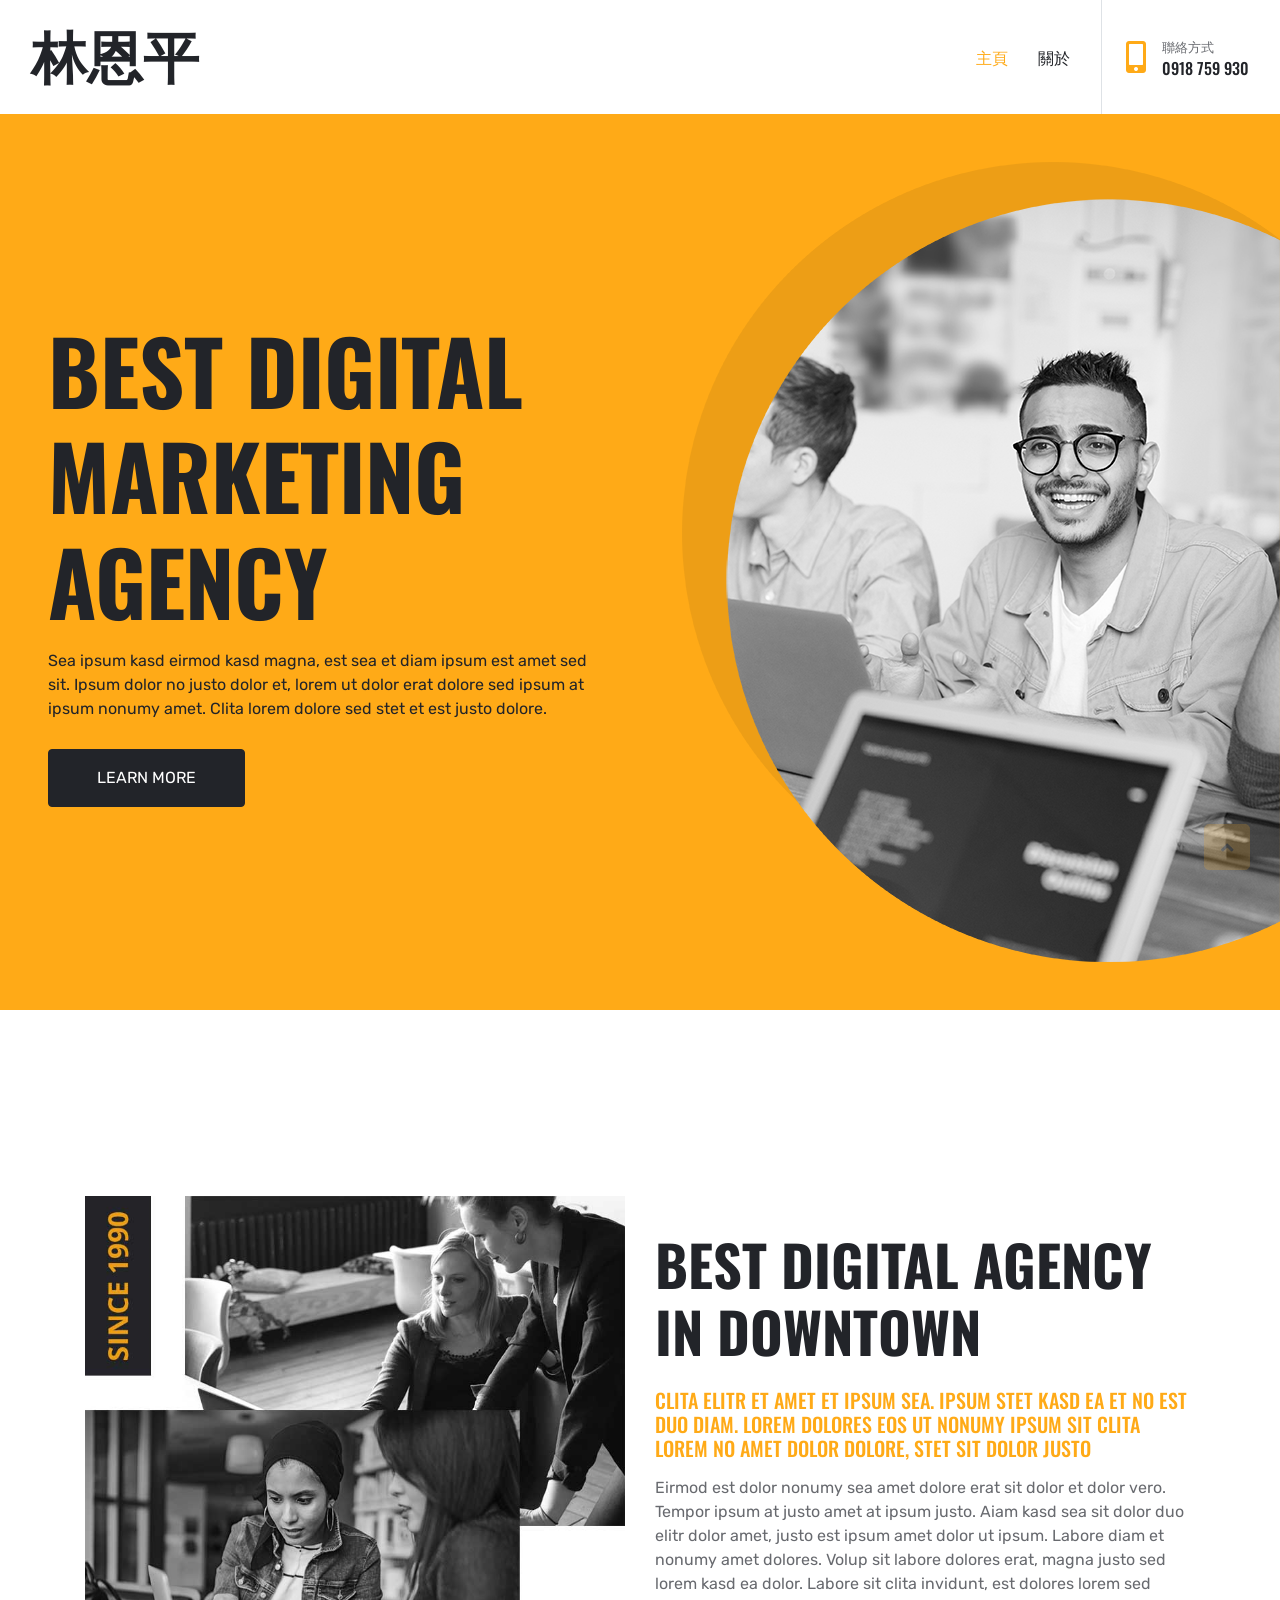
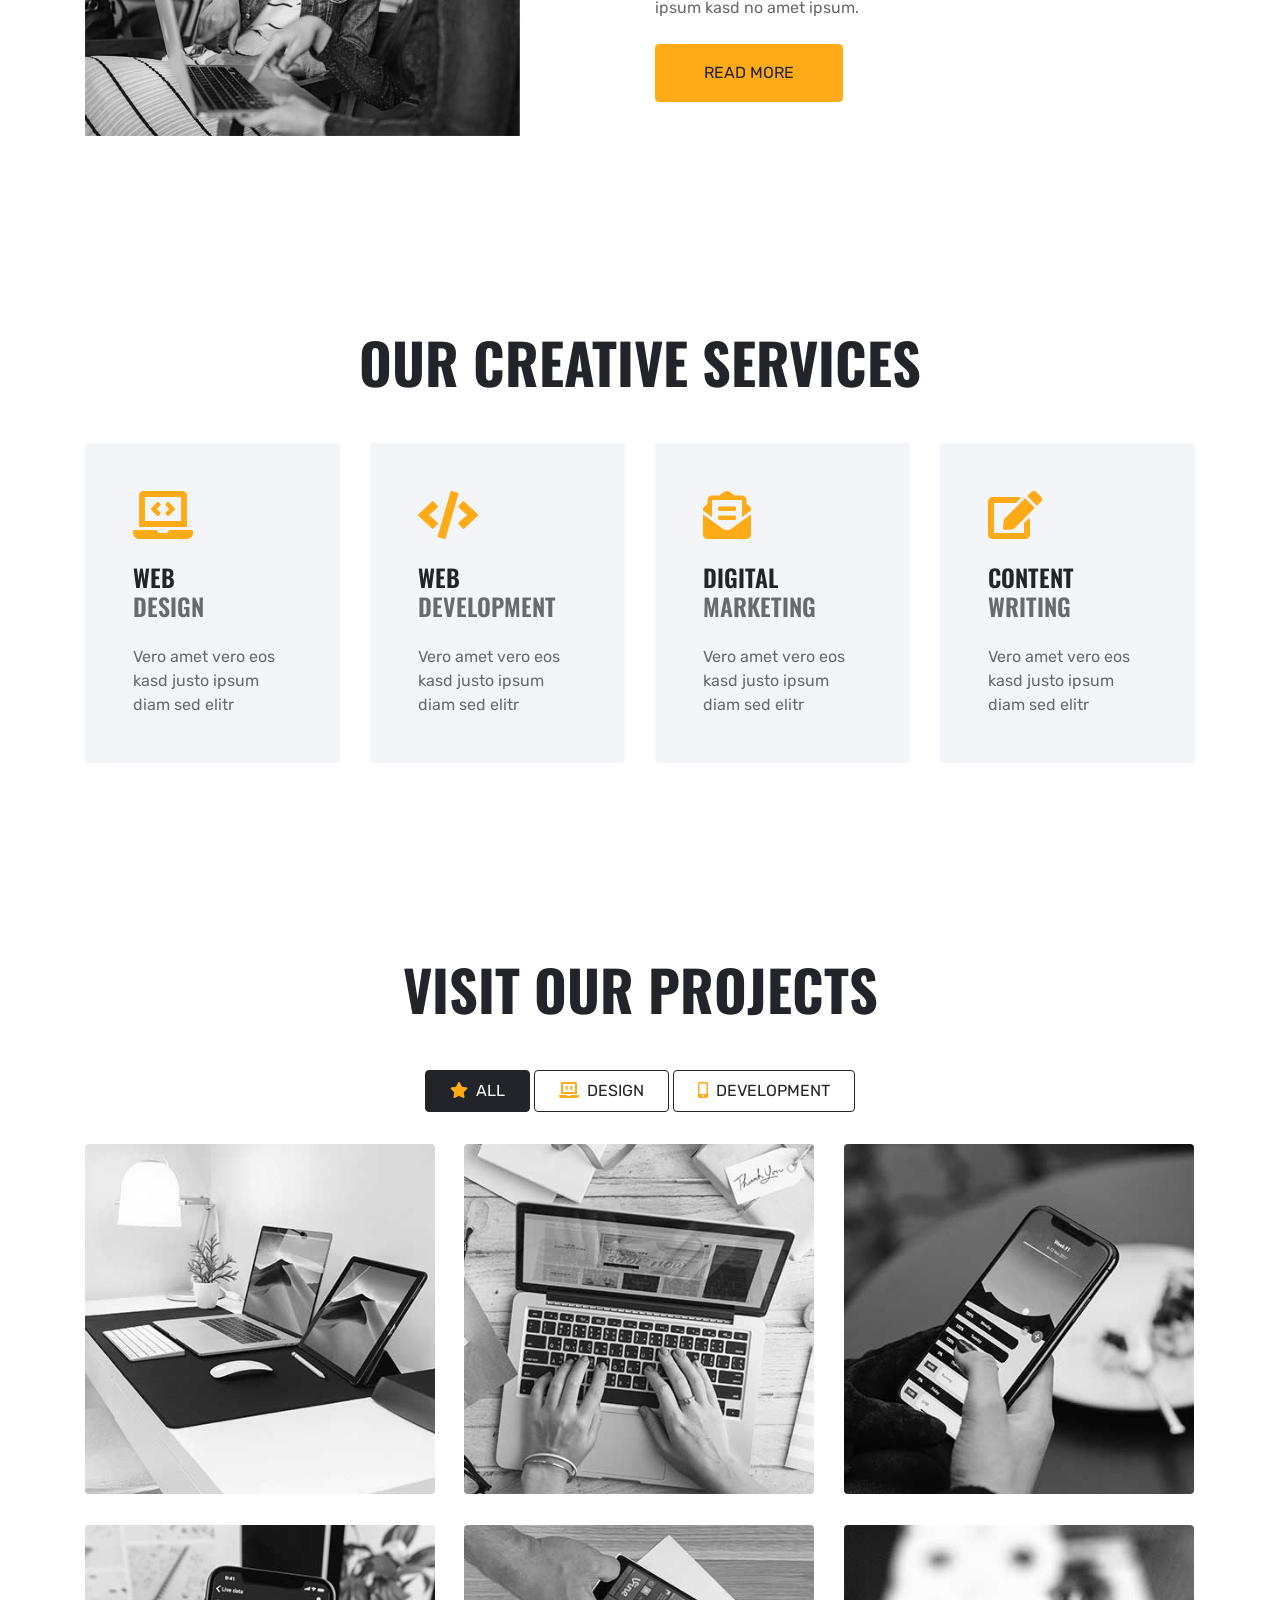
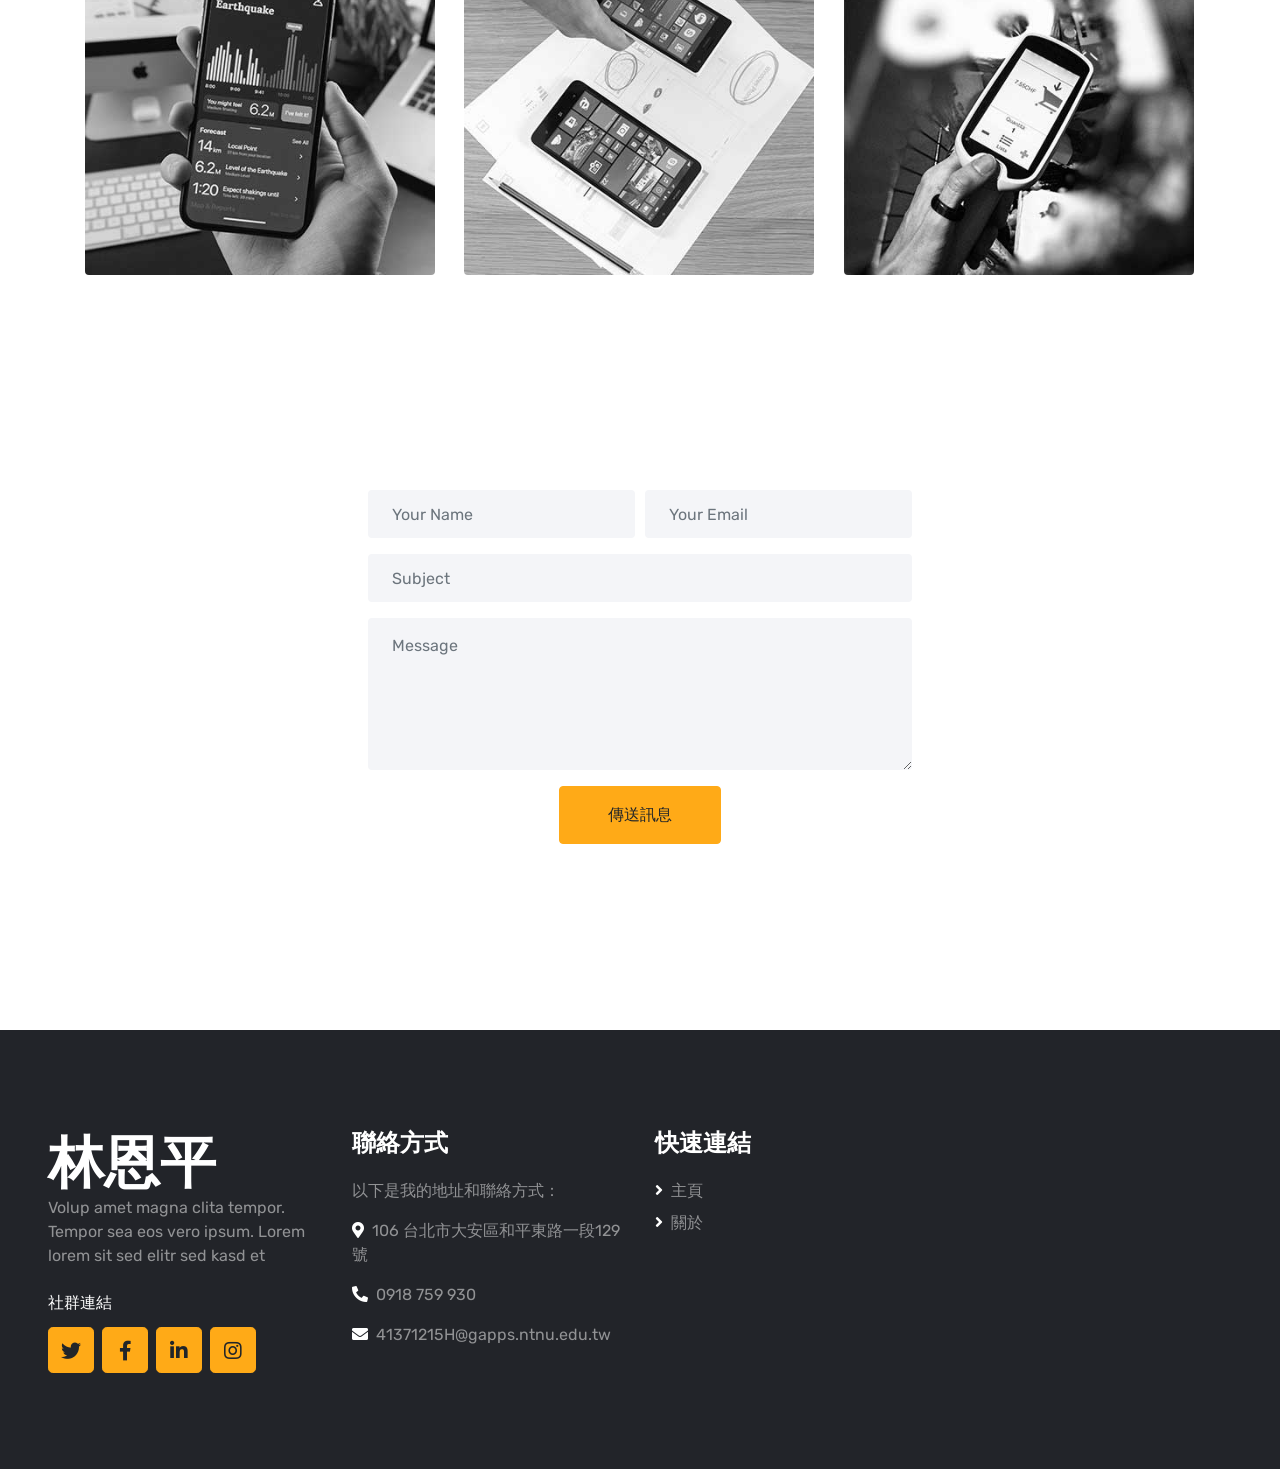
==== Homework-1/index.html @ d1ece5e6 "作業 1 原檔案上傳 / 作業 1 資料夾改名" ====
<!DOCTYPE html>
<html lang="zh-tw">

<head>
    <meta charset="utf-8">
    <title>個人網頁</title>
    <meta content="width=device-width, initial-scale=1.0" name="viewport">
    <meta content="Free HTML Templates" name="keywords">
    <meta content="Free HTML Templates" name="description">

    <!-- Favicon -->
    <link href="img/favicon.ico" rel="icon">

    <!-- Google Web Fonts -->
    <link rel="preconnect" href="https://fonts.gstatic.com">
    <link href="https://fonts.googleapis.com/css2?family=Oswald:wght@400;500;600;700&family=Rubik&display=swap" rel="stylesheet"> 

    <!-- Font Awesome -->
    <link href="https://cdnjs.cloudflare.com/ajax/libs/font-awesome/5.15.0/css/all.min.css" rel="stylesheet">

    <!-- Libraries Stylesheet -->
    <link href="lib/owlcarousel/assets/owl.carousel.min.css" rel="stylesheet">
    <link href="lib/lightbox/css/lightbox.min.css" rel="stylesheet">

    <!-- Customized Bootstrap Stylesheet -->
    <link href="css/style.css" rel="stylesheet">
</head>

<body>
    <!-- Navbar Start -->
    <div class="container-fluid bg-white position-relative">
        <nav class="navbar navbar-expand-lg bg-white navbar-light py-3 py-lg-0">
            <a href="index.html" class="navbar-brand text-secondary">
                <h1 class="display-4 text-uppercase">林恩平</h1>
            </a>
            <button type="button" class="navbar-toggler" data-toggle="collapse" data-target="#navbarCollapse">
                <span class="navbar-toggler-icon"></span>
            </button>
            <div class="collapse navbar-collapse" id="navbarCollapse">
                <div class="navbar-nav ml-auto py-0 pr-3 border-right">
                    <a href="index.html" class="nav-item nav-link active">主頁</a>
                    <a href="about.html" class="nav-item nav-link">關於</a>
                 <!--   <a href="service.html" class="nav-item nav-link">服務</a>
                    <a href="price.html" class="nav-item nav-link">價格</a>
                    <a href="project.html" class="nav-item nav-link">專案</a>
                    <div class="nav-item dropdown">
                        <a href="#" class="nav-link dropdown-toggle" data-toggle="dropdown">更多</a>
                        <div class="dropdown-menu rounded-0 m-0">
                            <a href="team.html" class="dropdown-item">Meat The Team</a>
                            <a href="testimonial.html" class="dropdown-item">Testimonial</a>
                        </div>
                    </div>
                    <a href="contact.html" class="nav-item nav-link">Contact</a> -->
                </div>
                <div class="d-none d-lg-flex align-items-center pl-4">
                    <i class="fa fa-2x fa-mobile-alt text-primary mr-3"></i>
                    <div>
                        <h6 class="text-body text-uppercase mb-1"><small>聯絡方式</small></h6>
                        <h6 class="m-0">0918 759 930</h6>
                    </div>
                </div>
            </div>
        </nav>
    </div>
    <!-- Navbar End -->


    <!-- Header Start -->
    <div class="container-fluid bg-primary py-5 px-0" style="margin-bottom: 90px;">
        <div class="row mx-0 align-items-center">
            <div class="col-lg-6 px-md-5 text-center text-lg-left">
                <h1 class="display-2 text-uppercase mb-3">Best Digital Marketing Agency</h1>
                <p class="text-dark mb-4">Sea ipsum kasd eirmod kasd magna, est sea et diam ipsum est amet sed sit.
                    Ipsum dolor no justo dolor et, lorem ut dolor erat dolore sed ipsum at ipsum nonumy amet. Clita
                    lorem dolore sed stet et est justo dolore.</p>
                <a href="" class="btn btn-dark text-uppercase mt-1 py-3 px-5">Learn More</a>
            </div>
            <div class="col-lg-6 px-0 text-right">
                <img class="img-fluid mt-5 mt-lg-0" src="img/header.png" alt="">
            </div>
        </div>
    </div>
    <!-- Header End -->


    <!-- About Start -->
    <div class="container-fluid py-5">
        <div class="container py-5">
            <div class="row align-items-center">
                <div class="col-lg-6">
                    <img class="img-fluid mb-4 mb-lg-0" src="img/about.jpg" alt="">
                </div>
                <div class="col-lg-6">
                    <h1 class="display-4 text-uppercase mb-4">Best digital agency in downtown</h1>
                    <h5 class="text-uppercase text-primary mb-3">Clita elitr et amet et ipsum sea. Ipsum stet kasd ea et no est duo diam. Lorem dolores eos ut nonumy ipsum sit clita lorem no amet dolor dolore, stet sit dolor justo</h5>
                    <p class="mb-4">Eirmod est dolor nonumy sea amet dolore erat sit dolor et dolor vero. Tempor ipsum at justo amet at ipsum justo. Aiam kasd sea sit dolor duo elitr dolor amet, justo est ipsum amet dolor ut ipsum. Labore diam et nonumy amet dolores. Volup sit labore dolores erat, magna justo sed lorem kasd ea dolor. Labore sit clita invidunt, est dolores lorem sed ipsum kasd no amet ipsum.</p>
                    <a href="" class="btn btn-primary text-uppercase py-3 px-5">Read More</a>
                </div>
            </div>
        </div>
    </div>
    <!-- About End -->
    

    <!-- Services Start -->
    <div class="container-fluid py-5">
        <div class="container pt-5 pb-3">
            <h1 class="display-4 text-uppercase text-center mb-5">Our Creative Services</h1>
            <div class="row">
                <div class="col-lg-3 mb-2">
                    <div class="service-item rounded p-5 mb-4">
                        <i class="fa fa-3x fa-laptop-code text-primary mb-4"></i>
                        <h4 class="text-uppercase mb-4">Web <span class="d-block text-body">Design</span></h4>
                        <p class="m-0">Vero amet vero eos kasd justo ipsum diam sed elitr</p>
                    </div>
                </div>
                <div class="col-lg-3 mb-2">
                    <div class="service-item rounded p-5 mb-4">
                        <i class="fa fa-3x fa-code text-primary mb-4"></i>
                        <h4 class="text-uppercase mb-4">Web <span class="d-block text-body">Development</span></h4>
                        <p class="m-0">Vero amet vero eos kasd justo ipsum diam sed elitr</p>
                    </div>
                </div>
                <div class="col-lg-3 mb-2">
                    <div class="service-item rounded p-5 mb-4">
                        <i class="fa fa-3x fa-envelope-open-text text-primary mb-4"></i>
                        <h4 class="text-uppercase mb-4">Digital <span class="d-block text-body">Marketing</span></h4>
                        <p class="m-0">Vero amet vero eos kasd justo ipsum diam sed elitr</p>
                    </div>
                </div>
                <div class="col-lg-3 mb-2">
                    <div class="service-item rounded p-5 mb-4">
                        <i class="fa fa-3x fa-edit text-primary mb-4"></i>
                        <h4 class="text-uppercase mb-4">Content <span class="d-block text-body">Writing</span></h4>
                        <p class="m-0">Vero amet vero eos kasd justo ipsum diam sed elitr</p>
                    </div>
                </div>
            </div>
        </div>
    </div>
    <!-- Services End -->


    <!-- Portfolio Start -->
    <div class="container-fluid py-5">
        <div class="container pt-5 pb-3">
            <h1 class="display-4 text-uppercase text-center mb-5">Visit Our Projects</h1>
            <div class="row">
                <div class="col-12 text-center mb-2">
                    <ul class="list-inline mb-4" id="portfolio-flters">
                        <li class="btn btn-outline-dark text-uppercase py-2 px-4 active" data-filter="*">
                            <i class="fa fa-star text-primary mr-2"></i>All
                        </li>
                        <li class="btn btn-outline-dark text-uppercase py-2 px-4" data-filter=".first">
                            <i class="fa fa-laptop-code text-primary mr-2"></i>Design
                        </li>
                        <li class="btn btn-outline-dark text-uppercase py-2 px-4" data-filter=".second">
                            <i class="fa fa-mobile-alt text-primary mr-2"></i>Development
                        </li>
                    </ul>
                </div>
            </div>
            <div class="row portfolio-container">
                <div class="col-lg-4 col-md-6 mb-4 portfolio-item first">
                    <div class="position-relative rounded overflow-hidden mb-2">
                        <img class="img-fluid w-100" src="img/portfolio-1.jpg" alt="">
                        <div class="portfolio-btn d-flex align-items-center justify-content-center">
                            <a href="img/portfolio-1.jpg" data-lightbox="portfolio">
                                <i class="fa fa-4x fa-plus text-primary"></i>
                            </a>
                        </div>
                    </div>
                </div>
                <div class="col-lg-4 col-md-6 mb-4 portfolio-item second">
                    <div class="position-relative rounded overflow-hidden mb-2">
                        <img class="img-fluid w-100" src="img/portfolio-2.jpg" alt="">
                        <div class="portfolio-btn d-flex align-items-center justify-content-center">
                            <a href="img/portfolio-2.jpg" data-lightbox="portfolio">
                                <i class="fa fa-4x fa-plus text-primary"></i>
                            </a>
                        </div>
                    </div>
                </div>
                <div class="col-lg-4 col-md-6 mb-4 portfolio-item first">
                    <div class="position-relative rounded overflow-hidden mb-2">
                        <img class="img-fluid w-100" src="img/portfolio-3.jpg" alt="">
                        <div class="portfolio-btn d-flex align-items-center justify-content-center">
                            <a href="img/portfolio-3.jpg" data-lightbox="portfolio">
                                <i class="fa fa-4x fa-plus text-primary"></i>
                            </a>
                        </div>
                    </div>
                </div>
                <div class="col-lg-4 col-md-6 mb-4 portfolio-item second">
                    <div class="position-relative rounded overflow-hidden mb-2">
                        <img class="img-fluid w-100" src="img/portfolio-4.jpg" alt="">
                        <div class="portfolio-btn d-flex align-items-center justify-content-center">
                            <a href="img/portfolio-4.jpg" data-lightbox="portfolio">
                                <i class="fa fa-4x fa-plus text-primary"></i>
                            </a>
                        </div>
                    </div>
                </div>
                <div class="col-lg-4 col-md-6 mb-4 portfolio-item first">
                    <div class="position-relative rounded overflow-hidden mb-2">
                        <img class="img-fluid w-100" src="img/portfolio-5.jpg" alt="">
                        <div class="portfolio-btn d-flex align-items-center justify-content-center">
                            <a href="img/portfolio-3.jpg" data-lightbox="portfolio">
                                <i class="fa fa-4x fa-plus text-primary"></i>
                            </a>
                        </div>
                    </div>
                </div>
                <div class="col-lg-4 col-md-6 mb-4 portfolio-item second">
                    <div class="position-relative rounded overflow-hidden mb-2">
                        <img class="img-fluid w-100" src="img/portfolio-6.jpg" alt="">
                        <div class="portfolio-btn d-flex align-items-center justify-content-center">
                            <a href="img/portfolio-4.jpg" data-lightbox="portfolio">
                                <i class="fa fa-4x fa-plus text-primary"></i>
                            </a>
                        </div>
                    </div>
                </div>
            </div>
        </div>
    </div>
    <!-- Portfolio End -->


    <!-- Pricing Plan Start 
    <div class="container-fluid py-5">
        <div class="container pt-5 pb-3">
            <h1 class="display-4 text-uppercase text-center mb-5">Competitive Pricing</h1>
            <div class="row">
                <div class="col-lg-4 mb-2">
                    <div class="bg-light rounded text-center pt-5 mt-lg-5 mb-4">
                        <h2 class="text-uppercase">Basic</h2>
                        <h6 class="text-uppercase text-body mb-5">The Best Choice</h6>
                        <div class="text-center bg-dark rounded-circle p-4 mb-2">
                            <h1 class="display-4 text-white mb-0">
                                <small class="align-top"
                                    style="font-size: 22px; line-height: 45px;">$</small>49<small
                                    class="align-bottom" style="font-size: 16px; line-height: 40px;">/
                                    Mo</small>
                            </h1>
                        </div>
                        <div class="text-center py-4">
                            <p>HTML5 & CSS3</p>
                            <p>Bootstrap v4</p>
                            <p>Responsive Layout</p>
                            <p>Compatible With All Browsers</p>
                            <a href="" class="btn btn-dark text-uppercase py-2 px-4 my-3">Order Now</a>
                        </div>
                    </div>
                </div>
                <div class="col-lg-4 mb-2">
                    <div class="bg-dark rounded text-center pt-5 mb-4">
                        <h2 class="text-uppercase text-white">Standard</h2>
                        <h6 class="text-uppercase text-secondary mb-5">The Best Choice</h6>
                        <div class="text-center bg-primary rounded-circle p-4 mb-2">
                            <h1 class="display-4 mb-0">
                                <small class="align-top"
                                    style="font-size: 22px; line-height: 45px;">$</small>99<small
                                    class="align-bottom" style="font-size: 16px; line-height: 40px;">/
                                    Mo</small>
                            </h1>
                        </div>
                        <div class="text-center text-secondary py-4">
                            <p>HTML5 & CSS3</p>
                            <p>Bootstrap v4</p>
                            <p>Responsive Layout</p>
                            <p>Compatible With All Browsers</p>
                            <a href="" class="btn btn-primary text-uppercase py-2 px-4 my-3">Order Now</a>
                        </div>
                    </div>
                </div>
                <div class="col-lg-4 mb-2">
                    <div class="bg-light rounded text-center pt-5 mt-lg-5 mb-4">
                        <h2 class=" text-uppercase">Extended</h2>
                        <h6 class="text-uppercase text-body mb-5">The Best Choice</h6>
                        <div class="text-center bg-dark rounded-circle p-4 mb-2">
                            <h1 class="display-4 text-white mb-0">
                                <small class="align-top"
                                    style="font-size: 22px; line-height: 45px;">$</small>149<small
                                    class="align-bottom" style="font-size: 16px; line-height: 40px;">/
                                    Mo</small>
                            </h1>
                        </div>
                        <div class="text-center py-4">
                            <p>HTML5 & CSS3</p>
                            <p>Bootstrap v4</p>
                            <p>Responsive Layout</p>
                            <p>Compatible With All Browsers</p>
                            <a href="" class="btn btn-dark text-uppercase py-2 px-4 my-3">Order Now</a>
                        </div>
                    </div>
                </div>
            </div>
        </div>
    </div>
     Pricing Plan End -->


    <!-- Team Start 
    <div class="container-fluid py-5">
        <div class="container py-5">
            <h1 class="display-4 text-uppercase text-center mb-5">Meet Our Team</h1>
            <div class="owl-carousel team-carousel position-relative" style="padding-left: 30px;">
                <div class="team-item rounded overflow-hidden">
                    <div class="position-relative">
                        <img class="img-fluid w-100" src="img/team-1.jpg" alt="">
                        <div class="team-overlay">
                            <div class="d-flex align-items-center justify-content-start">
                                <a class="btn btn-lg btn-primary btn-lg-square mx-1" href="#"><i class="fab fa-twitter"></i></a>
                                <a class="btn btn-lg btn-primary btn-lg-square mx-1" href="#"><i class="fab fa-facebook-f"></i></a>
                                <a class="btn btn-lg btn-primary btn-lg-square mx-1" href="#"><i class="fab fa-linkedin-in"></i></a>
                            </div>
                        </div>
                    </div>
                    <div class="bg-light text-center p-4">
                        <h4 class="text-uppercase">John Doe</h4>
                        <p class="m-0">CEO, Founder</p>
                    </div>
                </div>
                <div class="team-item rounded overflow-hidden">
                    <div class="position-relative">
                        <img class="img-fluid w-100" src="img/team-2.jpg" alt="">
                        <div class="team-overlay">
                            <div class="d-flex align-items-center justify-content-start">
                                <a class="btn btn-lg btn-primary btn-lg-square mx-1" href="#"><i class="fab fa-twitter"></i></a>
                                <a class="btn btn-lg btn-primary btn-lg-square mx-1" href="#"><i class="fab fa-facebook-f"></i></a>
                                <a class="btn btn-lg btn-primary btn-lg-square mx-1" href="#"><i class="fab fa-linkedin-in"></i></a>
                            </div>
                        </div>
                    </div>
                    <div class="bg-light text-center p-4">
                        <h4 class="text-uppercase">Kate Wilson</h4>
                        <p class="m-0">Designer</p>
                    </div>
                </div>
                <div class="team-item rounded overflow-hidden">
                    <div class="position-relative">
                        <img class="img-fluid w-100" src="img/team-3.jpg" alt="">
                        <div class="team-overlay">
                            <div class="d-flex align-items-center justify-content-start">
                                <a class="btn btn-lg btn-primary btn-lg-square mx-1" href="#"><i class="fab fa-twitter"></i></a>
                                <a class="btn btn-lg btn-primary btn-lg-square mx-1" href="#"><i class="fab fa-facebook-f"></i></a>
                                <a class="btn btn-lg btn-primary btn-lg-square mx-1" href="#"><i class="fab fa-linkedin-in"></i></a>
                            </div>
                        </div>
                    </div>
                    <div class="bg-light text-center p-4">
                        <h4 class="text-uppercase">John Brown</h4>
                        <p class="m-0">Developer</p>
                    </div>
                </div>
                <div class="team-item rounded overflow-hidden">
                    <div class="position-relative">
                        <img class="img-fluid w-100" src="img/team-4.jpg" alt="">
                        <div class="team-overlay">
                            <div class="d-flex align-items-center justify-content-start">
                                <a class="btn btn-lg btn-primary btn-lg-square mx-1" href="#"><i class="fab fa-twitter"></i></a>
                                <a class="btn btn-lg btn-primary btn-lg-square mx-1" href="#"><i class="fab fa-facebook-f"></i></a>
                                <a class="btn btn-lg btn-primary btn-lg-square mx-1" href="#"><i class="fab fa-linkedin-in"></i></a>
                            </div>
                        </div>
                    </div>
                    <div class="bg-light text-center p-4">
                        <h4 class="text-uppercase">Paul Watson</h4>
                        <p class="m-0">Marketer</p>
                    </div>
                </div>
            </div>
        </div>
    </div>
     Team End -->


    <!-- Testimonial Start 
    <div class="container-fluid py-5">
        <div class="container py-5">
            <h1 class="display-4 text-uppercase text-center mb-5">Our Client's Say</h1>
            <div class="owl-carousel testimonial-carousel">
                <div class="testimonial-item position-relative text-center rounded p-4">
                    <img class="img-fluid rounded mx-auto my-4" src="img/testimonial-1.jpg" alt="">
                    <h5 class="text-uppercase">Client Name</h5>
                    <p class="text-uppercase">Profession</p>
                    <p class="text-secondary">Tempor lorem dolor sea et ipsum, lorem justo kasd dolore vero eos. Lorem duo ipsum sea amet et clita dolor</p>
                </div>
                <div class="testimonial-item position-relative text-center rounded p-4">
                    <img class="img-fluid rounded mx-auto my-4" src="img/testimonial-2.jpg" alt="">
                    <h5 class="text-uppercase">Client Name</h5>
                    <p class="text-uppercase">Profession</p>
                    <p class="text-secondary">Tempor lorem dolor sea et ipsum, lorem justo kasd dolore vero eos. Lorem duo ipsum sea amet et clita dolor</p>
                </div>
                <div class="testimonial-item position-relative text-center rounded p-4">
                    <img class="img-fluid rounded mx-auto my-4" src="img/testimonial-3.jpg" alt="">
                    <h5 class="text-uppercase">Client Name</h5>
                    <p class="text-uppercase">Profession</p>
                    <p class="text-secondary">Tempor lorem dolor sea et ipsum, lorem justo kasd dolore vero eos. Lorem duo ipsum sea amet et clita dolor</p>
                </div>
                <div class="testimonial-item position-relative text-center rounded p-4">
                    <img class="img-fluid rounded mx-auto my-4" src="img/testimonial-4.jpg" alt="">
                    <h5 class="text-uppercase">Client Name</h5>
                    <p class="text-uppercase">Profession</p>
                    <p class="text-secondary">Tempor lorem dolor sea et ipsum, lorem justo kasd dolore vero eos. Lorem duo ipsum sea amet et clita dolor</p>
                </div>
            </div>
        </div>
    </div>
     Testimonial End -->


    <!-- Contact Start -->
    <div class="container-fluid py-5 px-0">
        <div class="row mt-5 mx-0">
            <div class="col-12 px-0" style="height: 500px;">
                <div class="position-relative h-100">
                    <iframe class="position-relative w-100 h-100"
                        src="https://www.google.com/maps/embed?pb=!1m18!1m12!1m3!1d3040.046818696455!2d121.52821195561995!3d25.02574790514398!2m3!1f0!2f0!3f0!3m2!1i1024!2i768!4f13.1!3m3!1m2!1s0x3442a97ac8747499%3A0x783a29baf61d07ae!2z5ZyL56uL6Ie654Gj5bir56-E5aSn5a24IOWSjOW5s-agoeWNgCDihaE!5e0!3m2!1szh-TW!2stw!4v1757746157423!5m2!1szh-TW!2stw"
                        frameborder="0" style="border:0;" allowfullscreen="" aria-hidden="false"
                        tabindex="0"></iframe>
                </div>
            </div>
        </div>
        <div class="row mx-0 justify-content-center" style="margin-top: -200px;">
            <div class="col-lg-6 col-md-8 col-sm-10 px-0">
                <div class="contact-form bg-white rounded p-5">
                    <div id="success"></div>
                    <form name="sentMessage" id="contactForm" novalidate="novalidate">
                        <div class="form-row">
                            <div class="col-md-6">
                                <div class="control-group">
                                    <input type="text" class="form-control bg-light border-0 p-4" id="name" placeholder="Your Name" required="required" data-validation-required-message="請輸入你的名字" />
                                    <p class="help-block text-danger"></p>
                                </div>
                            </div>
                            <div class="col-md-6">
                                <div class="control-group">
                                    <input type="email" class="form-control bg-light border-0 p-4" id="email" placeholder="Your Email" required="required" data-validation-required-message="請輸入你的電子郵件" />
                                    <p class="help-block text-danger"></p>
                                </div>
                            </div>
                        </div>
                        <div class="control-group">
                            <input type="text" class="form-control bg-light border-0 p-4" id="subject" placeholder="Subject" required="required" data-validation-required-message="請輸入標題" />
                            <p class="help-block text-danger"></p>
                        </div>
                        <div class="control-group">
                            <textarea class="form-control bg-light border-0 py-3 px-4" rows="5" id="message" placeholder="Message" required="required" data-validation-required-message="請輸入你的訊息"></textarea>
                            <p class="help-block text-danger"></p>
                        </div>
                        <div class="text-center">
                            <button class="btn btn-primary text-uppercase py-3 px-5" type="submit" id="sendMessageButton">傳送訊息</button>
                        </div>
                    </form>
                </div>
            </div>
        </div>
    </div>
    <!-- Contact End -->


    <!-- Footer Start -->
    <div class="container-fluid bg-dark text-white-50 py-5 px-sm-3 px-md-5" style="margin-top: 90px;">
        <div class="row pt-5">
            <div class="col-lg-3 col-md-6 mb-5">
                <a href="index.html" class="navbar-brand">
                    <h1 class="m-0 mt-n2 text-white display-4">林恩平</h1>
                </a>
                <p>Volup amet magna clita tempor. Tempor sea eos vero ipsum. Lorem lorem sit sed elitr sed kasd et</p>
                <h6 class="text-uppercase text-white py-2">社群連結</h6>
                <div class="d-flex justify-content-start">
                    <a class="btn btn-lg btn-primary btn-lg-square mr-2" href="#"><i class="fab fa-twitter"></i></a>
                    <a class="btn btn-lg btn-primary btn-lg-square mr-2" href="#"><i class="fab fa-facebook-f"></i></a>
                    <a class="btn btn-lg btn-primary btn-lg-square mr-2" href="#"><i class="fab fa-linkedin-in"></i></a>
                    <a class="btn btn-lg btn-primary btn-lg-square" href="#"><i class="fab fa-instagram"></i></a>
                </div>
            </div>
            <div class="col-lg-3 col-md-6 mb-5">
                <h4 class="text-uppercase text-white mb-4">聯絡方式</h4>
                <p>以下是我的地址和聯絡方式：</p>
                <p><i class="fa fa-map-marker-alt text-white mr-2"></i>106 台北市大安區和平東路一段129號</p>
                <p><i class="fa fa-phone-alt text-white mr-2"></i>0918 759 930</p>
                <p><i class="fa fa-envelope text-white mr-2"></i>41371215H@gapps.ntnu.edu.tw</p>
            </div>
            <div class="col-lg-3 col-md-6 mb-5">
                <h4 class="text-uppercase text-white mb-4">快速連結</h4>
                <div class="d-flex flex-column justify-content-start">
                    <a class="text-white-50 mb-2" href="#"><i class="fa fa-angle-right text-white mr-2"></i>主頁</a>
                    <a class="text-white-50 mb-2" href="#"><i class="fa fa-angle-right text-white mr-2"></i>關於</a>
                  <!--  <a class="text-white-50 mb-2" href="#"><i class="fa fa-angle-right text-white mr-2"></i>Our Services</a>
                    <a class="text-white-50 mb-2" href="#"><i class="fa fa-angle-right text-white mr-2"></i>Pricing Plan</a>
                    <a class="text-white-50 mb-2" href="#"><i class="fa fa-angle-right text-white mr-2"></i>Meet The Team</a>
                    <a class="text-white-50" href="#"><i class="fa fa-angle-right text-white mr-2"></i>Contact Us</a> -->
                </div>
            </div>
            <!--<div class="col-lg-3 col-md-6 mb-5">
                <h4 class="text-uppercase text-white mb-4">通訊</h4>
                <p class="mb-4">Volup amet magna clita tempor. Tempor sea eos vero ipsum. Lorem lorem sit sed elitr sed kasd et</p>
                <div class="w-100 mb-3">
                    <div class="input-group">
                        <input type="text" class="form-control border-light" style="padding: 25px;" placeholder="你的電子郵件">
                        <div class="input-group-append">
                            <button class="btn btn-primary text-uppercase px-3">Sign Up</button>
                        </div>
                    </div>
                </div>
                <i>Lorem sit sed elitr sed kasd et</i>
            </div>-->
        </div>
    </div>
   <!-- <div class="container-fluid py-4 px-sm-3 px-md-5" style="background: #111111;">
        <p class="mb-2 text-center text-white-50">&copy; <a href="#">林恩平</a>. All Rights Reserved.</p>
        <p class="m-0 text-center text-white-50">Designed by <a href="https://htmlcodex.com">HTML Codex</a></p>
    </div>-->
    <!-- Footer End -->


    <!-- Back to Top -->
    <a href="#" class="btn btn-lg btn-primary btn-lg-square back-to-top"><i class="fa fa-angle-up"></i></a>


    <!-- JavaScript Libraries -->
    <script src="https://code.jquery.com/jquery-3.4.1.min.js"></script>
    <script src="https://stackpath.bootstrapcdn.com/bootstrap/4.4.1/js/bootstrap.bundle.min.js"></script>
    <script src="lib/easing/easing.min.js"></script>
    <script src="lib/waypoints/waypoints.min.js"></script>
    <script src="lib/owlcarousel/owl.carousel.min.js"></script>
    <script src="lib/isotope/isotope.pkgd.min.js"></script>
    <script src="lib/lightbox/js/lightbox.min.js"></script>

    <!-- Contact Javascript File -->
    <script src="mail/jqBootstrapValidation.min.js"></script>
    <script src="mail/contact.js"></script>

    <!-- Template Javascript -->
    <script src="js/main.js"></script>
</body>

</html>
---- Homework-1/css/style.css ----
/******* Bootstrap Theming ********/
/*!
 * Bootstrap v4.5.3 (https://getbootstrap.com/)
 * Copyright 2011-2020 The Bootstrap Authors
 * Copyright 2011-2020 Twitter, Inc.
 * Licensed under MIT (https://github.com/twbs/bootstrap/blob/main/LICENSE)
 */
:root {
  --blue: #007bff;
  --indigo: #6610f2;
  --purple: #6f42c1;
  --pink: #e83e8c;
  --red: #dc3545;
  --orange: #fd7e14;
  --yellow: #ffc107;
  --green: #28a745;
  --teal: #20c997;
  --cyan: #17a2b8;
  --white: #fff;
  --gray: #6c757d;
  --gray-dark: #343a40;
  --primary: #FFAA17;
  --secondary: #BDBDBF;
  --success: #28a745;
  --info: #17a2b8;
  --warning: #ffc107;
  --danger: #dc3545;
  --light: #F4F5F8;
  --dark: #222429;
  --breakpoint-xs: 0;
  --breakpoint-sm: 576px;
  --breakpoint-md: 768px;
  --breakpoint-lg: 992px;
  --breakpoint-xl: 1200px;
  --font-family-sans-serif: "Rubik", sans-serif;
  --font-family-monospace: SFMono-Regular, Menlo, Monaco, Consolas, "Liberation Mono", "Courier New", monospace;
}

*,
*::before,
*::after {
  box-sizing: border-box;
}

html {
  font-family: sans-serif;
  line-height: 1.15;
  -webkit-text-size-adjust: 100%;
  -webkit-tap-highlight-color: rgba(0, 0, 0, 0);
}

article, aside, figcaption, figure, footer, header, hgroup, main, nav, section {
  display: block;
}

body {
  margin: 0;
  font-family: "Rubik", sans-serif;
  font-size: 1rem;
  font-weight: 400;
  line-height: 1.5;
  color: #686A6F;
  text-align: left;
  background-color: #fff;
}

[tabindex="-1"]:focus:not(:focus-visible) {
  outline: 0 !important;
}

hr {
  box-sizing: content-box;
  height: 0;
  overflow: visible;
}

h1, h2, h3, h4, h5, h6 {
  margin-top: 0;
  margin-bottom: 0.5rem;
}

p {
  margin-top: 0;
  margin-bottom: 1rem;
}

abbr[title],
abbr[data-original-title] {
  text-decoration: underline;
  text-decoration: underline dotted;
  cursor: help;
  border-bottom: 0;
  text-decoration-skip-ink: none;
}

address {
  margin-bottom: 1rem;
  font-style: normal;
  line-height: inherit;
}

ol,
ul,
dl {
  margin-top: 0;
  margin-bottom: 1rem;
}

ol ol,
ul ul,
ol ul,
ul ol {
  margin-bottom: 0;
}

dt {
  font-weight: 700;
}

dd {
  margin-bottom: .5rem;
  margin-left: 0;
}

blockquote {
  margin: 0 0 1rem;
}

b,
strong {
  font-weight: bolder;
}

small {
  font-size: 80%;
}

sub,
sup {
  position: relative;
  font-size: 75%;
  line-height: 0;
  vertical-align: baseline;
}

sub {
  bottom: -.25em;
}

sup {
  top: -.5em;
}

a {
  color: #FFAA17;
  text-decoration: none;
  background-color: transparent;
}

a:hover {
  color: #ca8000;
  text-decoration: underline;
}

a:not([href]):not([class]) {
  color: inherit;
  text-decoration: none;
}

a:not([href]):not([class]):hover {
  color: inherit;
  text-decoration: none;
}

pre,
code,
kbd,
samp {
  font-family: SFMono-Regular, Menlo, Monaco, Consolas, "Liberation Mono", "Courier New", monospace;
  font-size: 1em;
}

pre {
  margin-top: 0;
  margin-bottom: 1rem;
  overflow: auto;
  -ms-overflow-style: scrollbar;
}

figure {
  margin: 0 0 1rem;
}

img {
  vertical-align: middle;
  border-style: none;
}

svg {
  overflow: hidden;
  vertical-align: middle;
}

table {
  border-collapse: collapse;
}

caption {
  padding-top: 0.75rem;
  padding-bottom: 0.75rem;
  color: #6c757d;
  text-align: left;
  caption-side: bottom;
}

th {
  text-align: inherit;
  text-align: -webkit-match-parent;
}

label {
  display: inline-block;
  margin-bottom: 0.5rem;
}

button {
  border-radius: 0;
}

button:focus {
  outline: 1px dotted;
  outline: 5px auto -webkit-focus-ring-color;
}

input,
button,
select,
optgroup,
textarea {
  margin: 0;
  font-family: inherit;
  font-size: inherit;
  line-height: inherit;
}

button,
input {
  overflow: visible;
}

button,
select {
  text-transform: none;
}

[role="button"] {
  cursor: pointer;
}

select {
  word-wrap: normal;
}

button,
[type="button"],
[type="reset"],
[type="submit"] {
  -webkit-appearance: button;
}

button:not(:disabled),
[type="button"]:not(:disabled),
[type="reset"]:not(:disabled),
[type="submit"]:not(:disabled) {
  cursor: pointer;
}

button::-moz-focus-inner,
[type="button"]::-moz-focus-inner,
[type="reset"]::-moz-focus-inner,
[type="submit"]::-moz-focus-inner {
  padding: 0;
  border-style: none;
}

input[type="radio"],
input[type="checkbox"] {
  box-sizing: border-box;
  padding: 0;
}

textarea {
  overflow: auto;
  resize: vertical;
}

fieldset {
  min-width: 0;
  padding: 0;
  margin: 0;
  border: 0;
}

legend {
  display: block;
  width: 100%;
  max-width: 100%;
  padding: 0;
  margin-bottom: .5rem;
  font-size: 1.5rem;
  line-height: inherit;
  color: inherit;
  white-space: normal;
}

@media (max-width: 1200px) {
  legend {
    font-size: calc(1.275rem + 0.3vw) ;
  }
}

progress {
  vertical-align: baseline;
}

[type="number"]::-webkit-inner-spin-button,
[type="number"]::-webkit-outer-spin-button {
  height: auto;
}

[type="search"] {
  outline-offset: -2px;
  -webkit-appearance: none;
}

[type="search"]::-webkit-search-decoration {
  -webkit-appearance: none;
}

::-webkit-file-upload-button {
  font: inherit;
  -webkit-appearance: button;
}

output {
  display: inline-block;
}

summary {
  display: list-item;
  cursor: pointer;
}

template {
  display: none;
}

[hidden] {
  display: none !important;
}

h1, h2, h3, h4, h5, h6,
.h1, .h2, .h3, .h4, .h5, .h6 {
  margin-bottom: 0.5rem;
  font-family: "Oswald", sans-serif;
  font-weight: 500;
  line-height: 1.2;
  color: #222429;
}

h1, .h1 {
  font-size: 2.5rem;
}

@media (max-width: 1200px) {
  h1, .h1 {
    font-size: calc(1.375rem + 1.5vw) ;
  }
}

h2, .h2 {
  font-size: 2rem;
}

@media (max-width: 1200px) {
  h2, .h2 {
    font-size: calc(1.325rem + 0.9vw) ;
  }
}

h3, .h3 {
  font-size: 1.75rem;
}

@media (max-width: 1200px) {
  h3, .h3 {
    font-size: calc(1.3rem + 0.6vw) ;
  }
}

h4, .h4 {
  font-size: 1.5rem;
}

@media (max-width: 1200px) {
  h4, .h4 {
    font-size: calc(1.275rem + 0.3vw) ;
  }
}

h5, .h5 {
  font-size: 1.25rem;
}

h6, .h6 {
  font-size: 1rem;
}

.lead {
  font-size: 1.25rem;
  font-weight: 300;
}

.display-1 {
  font-size: 6rem;
  font-weight: 300;
  line-height: 1.2;
}

@media (max-width: 1200px) {
  .display-1 {
    font-size: calc(1.725rem + 5.7vw) ;
  }
}

.display-2 {
  font-size: 5.5rem;
  font-weight: 300;
  line-height: 1.2;
}

@media (max-width: 1200px) {
  .display-2 {
    font-size: calc(1.675rem + 5.1vw) ;
  }
}

.display-3 {
  font-size: 4.5rem;
  font-weight: 300;
  line-height: 1.2;
}

@media (max-width: 1200px) {
  .display-3 {
    font-size: calc(1.575rem + 3.9vw) ;
  }
}

.display-4 {
  font-size: 3.5rem;
  font-weight: 300;
  line-height: 1.2;
}

@media (max-width: 1200px) {
  .display-4 {
    font-size: calc(1.475rem + 2.7vw) ;
  }
}

hr {
  margin-top: 1rem;
  margin-bottom: 1rem;
  border: 0;
  border-top: 1px solid rgba(0, 0, 0, 0.1);
}

small,
.small {
  font-size: 80%;
  font-weight: 400;
}

mark,
.mark {
  padding: 0.2em;
  background-color: #fcf8e3;
}

.list-unstyled {
  padding-left: 0;
  list-style: none;
}

.list-inline {
  padding-left: 0;
  list-style: none;
}

.list-inline-item {
  display: inline-block;
}

.list-inline-item:not(:last-child) {
  margin-right: 0.5rem;
}

.initialism {
  font-size: 90%;
  text-transform: uppercase;
}

.blockquote {
  margin-bottom: 1rem;
  font-size: 1.25rem;
}

.blockquote-footer {
  display: block;
  font-size: 80%;
  color: #6c757d;
}

.blockquote-footer::before {
  content: "\2014\00A0";
}

.img-fluid {
  max-width: 100%;
  height: auto;
}

.img-thumbnail {
  padding: 0.25rem;
  background-color: #fff;
  border: 1px solid #dee2e6;
  border-radius: 0.25rem;
  max-width: 100%;
  height: auto;
}

.figure {
  display: inline-block;
}

.figure-img {
  margin-bottom: 0.5rem;
  line-height: 1;
}

.figure-caption {
  font-size: 90%;
  color: #6c757d;
}

code {
  font-size: 87.5%;
  color: #e83e8c;
  word-wrap: break-word;
}

a > code {
  color: inherit;
}

kbd {
  padding: 0.2rem 0.4rem;
  font-size: 87.5%;
  color: #fff;
  background-color: #212529;
  border-radius: 0.2rem;
}

kbd kbd {
  padding: 0;
  font-size: 100%;
  font-weight: 700;
}

pre {
  display: block;
  font-size: 87.5%;
  color: #212529;
}

pre code {
  font-size: inherit;
  color: inherit;
  word-break: normal;
}

.pre-scrollable {
  max-height: 340px;
  overflow-y: scroll;
}

.container,
.container-fluid,
.container-sm,
.container-md,
.container-lg,
.container-xl {
  width: 100%;
  padding-right: 15px;
  padding-left: 15px;
  margin-right: auto;
  margin-left: auto;
}

@media (min-width: 576px) {
  .container, .container-sm {
    max-width: 540px;
  }
}

@media (min-width: 768px) {
  .container, .container-sm, .container-md {
    max-width: 720px;
  }
}

@media (min-width: 992px) {
  .container, .container-sm, .container-md, .container-lg {
    max-width: 960px;
  }
}

@media (min-width: 1200px) {
  .container, .container-sm, .container-md, .container-lg, .container-xl {
    max-width: 1140px;
  }
}

.row {
  display: flex;
  flex-wrap: wrap;
  margin-right: -15px;
  margin-left: -15px;
}

.no-gutters {
  margin-right: 0;
  margin-left: 0;
}

.no-gutters > .col,
.no-gutters > [class*="col-"] {
  padding-right: 0;
  padding-left: 0;
}

.col-1, .col-2, .col-3, .col-4, .col-5, .col-6, .col-7, .col-8, .col-9, .col-10, .col-11, .col-12, .col,
.col-auto, .col-sm-1, .col-sm-2, .col-sm-3, .col-sm-4, .col-sm-5, .col-sm-6, .col-sm-7, .col-sm-8, .col-sm-9, .col-sm-10, .col-sm-11, .col-sm-12, .col-sm,
.col-sm-auto, .col-md-1, .col-md-2, .col-md-3, .col-md-4, .col-md-5, .col-md-6, .col-md-7, .col-md-8, .col-md-9, .col-md-10, .col-md-11, .col-md-12, .col-md,
.col-md-auto, .col-lg-1, .col-lg-2, .col-lg-3, .col-lg-4, .col-lg-5, .col-lg-6, .col-lg-7, .col-lg-8, .col-lg-9, .col-lg-10, .col-lg-11, .col-lg-12, .col-lg,
.col-lg-auto, .col-xl-1, .col-xl-2, .col-xl-3, .col-xl-4, .col-xl-5, .col-xl-6, .col-xl-7, .col-xl-8, .col-xl-9, .col-xl-10, .col-xl-11, .col-xl-12, .col-xl,
.col-xl-auto {
  position: relative;
  width: 100%;
  padding-right: 15px;
  padding-left: 15px;
}

.col {
  flex-basis: 0;
  flex-grow: 1;
  max-width: 100%;
}

.row-cols-1 > * {
  flex: 0 0 100%;
  max-width: 100%;
}

.row-cols-2 > * {
  flex: 0 0 50%;
  max-width: 50%;
}

.row-cols-3 > * {
  flex: 0 0 33.33333%;
  max-width: 33.33333%;
}

.row-cols-4 > * {
  flex: 0 0 25%;
  max-width: 25%;
}

.row-cols-5 > * {
  flex: 0 0 20%;
  max-width: 20%;
}

.row-cols-6 > * {
  flex: 0 0 16.66667%;
  max-width: 16.66667%;
}

.col-auto {
  flex: 0 0 auto;
  width: auto;
  max-width: 100%;
}

.col-1 {
  flex: 0 0 8.33333%;
  max-width: 8.33333%;
}

.col-2 {
  flex: 0 0 16.66667%;
  max-width: 16.66667%;
}

.col-3 {
  flex: 0 0 25%;
  max-width: 25%;
}

.col-4 {
  flex: 0 0 33.33333%;
  max-width: 33.33333%;
}

.col-5 {
  flex: 0 0 41.66667%;
  max-width: 41.66667%;
}

.col-6 {
  flex: 0 0 50%;
  max-width: 50%;
}

.col-7 {
  flex: 0 0 58.33333%;
  max-width: 58.33333%;
}

.col-8 {
  flex: 0 0 66.66667%;
  max-width: 66.66667%;
}

.col-9 {
  flex: 0 0 75%;
  max-width: 75%;
}

.col-10 {
  flex: 0 0 83.33333%;
  max-width: 83.33333%;
}

.col-11 {
  flex: 0 0 91.66667%;
  max-width: 91.66667%;
}

.col-12 {
  flex: 0 0 100%;
  max-width: 100%;
}

.order-first {
  order: -1;
}

.order-last {
  order: 13;
}

.order-0 {
  order: 0;
}

.order-1 {
  order: 1;
}

.order-2 {
  order: 2;
}

.order-3 {
  order: 3;
}

.order-4 {
  order: 4;
}

.order-5 {
  order: 5;
}

.order-6 {
  order: 6;
}

.order-7 {
  order: 7;
}

.order-8 {
  order: 8;
}

.order-9 {
  order: 9;
}

.order-10 {
  order: 10;
}

.order-11 {
  order: 11;
}

.order-12 {
  order: 12;
}

.offset-1 {
  margin-left: 8.33333%;
}

.offset-2 {
  margin-left: 16.66667%;
}

.offset-3 {
  margin-left: 25%;
}

.offset-4 {
  margin-left: 33.33333%;
}

.offset-5 {
  margin-left: 41.66667%;
}

.offset-6 {
  margin-left: 50%;
}

.offset-7 {
  margin-left: 58.33333%;
}

.offset-8 {
  margin-left: 66.66667%;
}

.offset-9 {
  margin-left: 75%;
}

.offset-10 {
  margin-left: 83.33333%;
}

.offset-11 {
  margin-left: 91.66667%;
}

@media (min-width: 576px) {
  .col-sm {
    flex-basis: 0;
    flex-grow: 1;
    max-width: 100%;
  }
  .row-cols-sm-1 > * {
    flex: 0 0 100%;
    max-width: 100%;
  }
  .row-cols-sm-2 > * {
    flex: 0 0 50%;
    max-width: 50%;
  }
  .row-cols-sm-3 > * {
    flex: 0 0 33.33333%;
    max-width: 33.33333%;
  }
  .row-cols-sm-4 > * {
    flex: 0 0 25%;
    max-width: 25%;
  }
  .row-cols-sm-5 > * {
    flex: 0 0 20%;
    max-width: 20%;
  }
  .row-cols-sm-6 > * {
    flex: 0 0 16.66667%;
    max-width: 16.66667%;
  }
  .col-sm-auto {
    flex: 0 0 auto;
    width: auto;
    max-width: 100%;
  }
  .col-sm-1 {
    flex: 0 0 8.33333%;
    max-width: 8.33333%;
  }
  .col-sm-2 {
    flex: 0 0 16.66667%;
    max-width: 16.66667%;
  }
  .col-sm-3 {
    flex: 0 0 25%;
    max-width: 25%;
  }
  .col-sm-4 {
    flex: 0 0 33.33333%;
    max-width: 33.33333%;
  }
  .col-sm-5 {
    flex: 0 0 41.66667%;
    max-width: 41.66667%;
  }
  .col-sm-6 {
    flex: 0 0 50%;
    max-width: 50%;
  }
  .col-sm-7 {
    flex: 0 0 58.33333%;
    max-width: 58.33333%;
  }
  .col-sm-8 {
    flex: 0 0 66.66667%;
    max-width: 66.66667%;
  }
  .col-sm-9 {
    flex: 0 0 75%;
    max-width: 75%;
  }
  .col-sm-10 {
    flex: 0 0 83.33333%;
    max-width: 83.33333%;
  }
  .col-sm-11 {
    flex: 0 0 91.66667%;
    max-width: 91.66667%;
  }
  .col-sm-12 {
    flex: 0 0 100%;
    max-width: 100%;
  }
  .order-sm-first {
    order: -1;
  }
  .order-sm-last {
    order: 13;
  }
  .order-sm-0 {
    order: 0;
  }
  .order-sm-1 {
    order: 1;
  }
  .order-sm-2 {
    order: 2;
  }
  .order-sm-3 {
    order: 3;
  }
  .order-sm-4 {
    order: 4;
  }
  .order-sm-5 {
    order: 5;
  }
  .order-sm-6 {
    order: 6;
  }
  .order-sm-7 {
    order: 7;
  }
  .order-sm-8 {
    order: 8;
  }
  .order-sm-9 {
    order: 9;
  }
  .order-sm-10 {
    order: 10;
  }
  .order-sm-11 {
    order: 11;
  }
  .order-sm-12 {
    order: 12;
  }
  .offset-sm-0 {
    margin-left: 0;
  }
  .offset-sm-1 {
    margin-left: 8.33333%;
  }
  .offset-sm-2 {
    margin-left: 16.66667%;
  }
  .offset-sm-3 {
    margin-left: 25%;
  }
  .offset-sm-4 {
    margin-left: 33.33333%;
  }
  .offset-sm-5 {
    margin-left: 41.66667%;
  }
  .offset-sm-6 {
    margin-left: 50%;
  }
  .offset-sm-7 {
    margin-left: 58.33333%;
  }
  .offset-sm-8 {
    margin-left: 66.66667%;
  }
  .offset-sm-9 {
    margin-left: 75%;
  }
  .offset-sm-10 {
    margin-left: 83.33333%;
  }
  .offset-sm-11 {
    margin-left: 91.66667%;
  }
}

@media (min-width: 768px) {
  .col-md {
    flex-basis: 0;
    flex-grow: 1;
    max-width: 100%;
  }
  .row-cols-md-1 > * {
    flex: 0 0 100%;
    max-width: 100%;
  }
  .row-cols-md-2 > * {
    flex: 0 0 50%;
    max-width: 50%;
  }
  .row-cols-md-3 > * {
    flex: 0 0 33.33333%;
    max-width: 33.33333%;
  }
  .row-cols-md-4 > * {
    flex: 0 0 25%;
    max-width: 25%;
  }
  .row-cols-md-5 > * {
    flex: 0 0 20%;
    max-width: 20%;
  }
  .row-cols-md-6 > * {
    flex: 0 0 16.66667%;
    max-width: 16.66667%;
  }
  .col-md-auto {
    flex: 0 0 auto;
    width: auto;
    max-width: 100%;
  }
  .col-md-1 {
    flex: 0 0 8.33333%;
    max-width: 8.33333%;
  }
  .col-md-2 {
    flex: 0 0 16.66667%;
    max-width: 16.66667%;
  }
  .col-md-3 {
    flex: 0 0 25%;
    max-width: 25%;
  }
  .col-md-4 {
    flex: 0 0 33.33333%;
    max-width: 33.33333%;
  }
  .col-md-5 {
    flex: 0 0 41.66667%;
    max-width: 41.66667%;
  }
  .col-md-6 {
    flex: 0 0 50%;
    max-width: 50%;
  }
  .col-md-7 {
    flex: 0 0 58.33333%;
    max-width: 58.33333%;
  }
  .col-md-8 {
    flex: 0 0 66.66667%;
    max-width: 66.66667%;
  }
  .col-md-9 {
    flex: 0 0 75%;
    max-width: 75%;
  }
  .col-md-10 {
    flex: 0 0 83.33333%;
    max-width: 83.33333%;
  }
  .col-md-11 {
    flex: 0 0 91.66667%;
    max-width: 91.66667%;
  }
  .col-md-12 {
    flex: 0 0 100%;
    max-width: 100%;
  }
  .order-md-first {
    order: -1;
  }
  .order-md-last {
    order: 13;
  }
  .order-md-0 {
    order: 0;
  }
  .order-md-1 {
    order: 1;
  }
  .order-md-2 {
    order: 2;
  }
  .order-md-3 {
    order: 3;
  }
  .order-md-4 {
    order: 4;
  }
  .order-md-5 {
    order: 5;
  }
  .order-md-6 {
    order: 6;
  }
  .order-md-7 {
    order: 7;
  }
  .order-md-8 {
    order: 8;
  }
  .order-md-9 {
    order: 9;
  }
  .order-md-10 {
    order: 10;
  }
  .order-md-11 {
    order: 11;
  }
  .order-md-12 {
    order: 12;
  }
  .offset-md-0 {
    margin-left: 0;
  }
  .offset-md-1 {
    margin-left: 8.33333%;
  }
  .offset-md-2 {
    margin-left: 16.66667%;
  }
  .offset-md-3 {
    margin-left: 25%;
  }
  .offset-md-4 {
    margin-left: 33.33333%;
  }
  .offset-md-5 {
    margin-left: 41.66667%;
  }
  .offset-md-6 {
    margin-left: 50%;
  }
  .offset-md-7 {
    margin-left: 58.33333%;
  }
  .offset-md-8 {
    margin-left: 66.66667%;
  }
  .offset-md-9 {
    margin-left: 75%;
  }
  .offset-md-10 {
    margin-left: 83.33333%;
  }
  .offset-md-11 {
    margin-left: 91.66667%;
  }
}

@media (min-width: 992px) {
  .col-lg {
    flex-basis: 0;
    flex-grow: 1;
    max-width: 100%;
  }
  .row-cols-lg-1 > * {
    flex: 0 0 100%;
    max-width: 100%;
  }
  .row-cols-lg-2 > * {
    flex: 0 0 50%;
    max-width: 50%;
  }
  .row-cols-lg-3 > * {
    flex: 0 0 33.33333%;
    max-width: 33.33333%;
  }
  .row-cols-lg-4 > * {
    flex: 0 0 25%;
    max-width: 25%;
  }
  .row-cols-lg-5 > * {
    flex: 0 0 20%;
    max-width: 20%;
  }
  .row-cols-lg-6 > * {
    flex: 0 0 16.66667%;
    max-width: 16.66667%;
  }
  .col-lg-auto {
    flex: 0 0 auto;
    width: auto;
    max-width: 100%;
  }
  .col-lg-1 {
    flex: 0 0 8.33333%;
    max-width: 8.33333%;
  }
  .col-lg-2 {
    flex: 0 0 16.66667%;
    max-width: 16.66667%;
  }
  .col-lg-3 {
    flex: 0 0 25%;
    max-width: 25%;
  }
  .col-lg-4 {
    flex: 0 0 33.33333%;
    max-width: 33.33333%;
  }
  .col-lg-5 {
    flex: 0 0 41.66667%;
    max-width: 41.66667%;
  }
  .col-lg-6 {
    flex: 0 0 50%;
    max-width: 50%;
  }
  .col-lg-7 {
    flex: 0 0 58.33333%;
    max-width: 58.33333%;
  }
  .col-lg-8 {
    flex: 0 0 66.66667%;
    max-width: 66.66667%;
  }
  .col-lg-9 {
    flex: 0 0 75%;
    max-width: 75%;
  }
  .col-lg-10 {
    flex: 0 0 83.33333%;
    max-width: 83.33333%;
  }
  .col-lg-11 {
    flex: 0 0 91.66667%;
    max-width: 91.66667%;
  }
  .col-lg-12 {
    flex: 0 0 100%;
    max-width: 100%;
  }
  .order-lg-first {
    order: -1;
  }
  .order-lg-last {
    order: 13;
  }
  .order-lg-0 {
    order: 0;
  }
  .order-lg-1 {
    order: 1;
  }
  .order-lg-2 {
    order: 2;
  }
  .order-lg-3 {
    order: 3;
  }
  .order-lg-4 {
    order: 4;
  }
  .order-lg-5 {
    order: 5;
  }
  .order-lg-6 {
    order: 6;
  }
  .order-lg-7 {
    order: 7;
  }
  .order-lg-8 {
    order: 8;
  }
  .order-lg-9 {
    order: 9;
  }
  .order-lg-10 {
    order: 10;
  }
  .order-lg-11 {
    order: 11;
  }
  .order-lg-12 {
    order: 12;
  }
  .offset-lg-0 {
    margin-left: 0;
  }
  .offset-lg-1 {
    margin-left: 8.33333%;
  }
  .offset-lg-2 {
    margin-left: 16.66667%;
  }
  .offset-lg-3 {
    margin-left: 25%;
  }
  .offset-lg-4 {
    margin-left: 33.33333%;
  }
  .offset-lg-5 {
    margin-left: 41.66667%;
  }
  .offset-lg-6 {
    margin-left: 50%;
  }
  .offset-lg-7 {
    margin-left: 58.33333%;
  }
  .offset-lg-8 {
    margin-left: 66.66667%;
  }
  .offset-lg-9 {
    margin-left: 75%;
  }
  .offset-lg-10 {
    margin-left: 83.33333%;
  }
  .offset-lg-11 {
    margin-left: 91.66667%;
  }
}

@media (min-width: 1200px) {
  .col-xl {
    flex-basis: 0;
    flex-grow: 1;
    max-width: 100%;
  }
  .row-cols-xl-1 > * {
    flex: 0 0 100%;
    max-width: 100%;
  }
  .row-cols-xl-2 > * {
    flex: 0 0 50%;
    max-width: 50%;
  }
  .row-cols-xl-3 > * {
    flex: 0 0 33.33333%;
    max-width: 33.33333%;
  }
  .row-cols-xl-4 > * {
    flex: 0 0 25%;
    max-width: 25%;
  }
  .row-cols-xl-5 > * {
    flex: 0 0 20%;
    max-width: 20%;
  }
  .row-cols-xl-6 > * {
    flex: 0 0 16.66667%;
    max-width: 16.66667%;
  }
  .col-xl-auto {
    flex: 0 0 auto;
    width: auto;
    max-width: 100%;
  }
  .col-xl-1 {
    flex: 0 0 8.33333%;
    max-width: 8.33333%;
  }
  .col-xl-2 {
    flex: 0 0 16.66667%;
    max-width: 16.66667%;
  }
  .col-xl-3 {
    flex: 0 0 25%;
    max-width: 25%;
  }
  .col-xl-4 {
    flex: 0 0 33.33333%;
    max-width: 33.33333%;
  }
  .col-xl-5 {
    flex: 0 0 41.66667%;
    max-width: 41.66667%;
  }
  .col-xl-6 {
    flex: 0 0 50%;
    max-width: 50%;
  }
  .col-xl-7 {
    flex: 0 0 58.33333%;
    max-width: 58.33333%;
  }
  .col-xl-8 {
    flex: 0 0 66.66667%;
    max-width: 66.66667%;
  }
  .col-xl-9 {
    flex: 0 0 75%;
    max-width: 75%;
  }
  .col-xl-10 {
    flex: 0 0 83.33333%;
    max-width: 83.33333%;
  }
  .col-xl-11 {
    flex: 0 0 91.66667%;
    max-width: 91.66667%;
  }
  .col-xl-12 {
    flex: 0 0 100%;
    max-width: 100%;
  }
  .order-xl-first {
    order: -1;
  }
  .order-xl-last {
    order: 13;
  }
  .order-xl-0 {
    order: 0;
  }
  .order-xl-1 {
    order: 1;
  }
  .order-xl-2 {
    order: 2;
  }
  .order-xl-3 {
    order: 3;
  }
  .order-xl-4 {
    order: 4;
  }
  .order-xl-5 {
    order: 5;
  }
  .order-xl-6 {
    order: 6;
  }
  .order-xl-7 {
    order: 7;
  }
  .order-xl-8 {
    order: 8;
  }
  .order-xl-9 {
    order: 9;
  }
  .order-xl-10 {
    order: 10;
  }
  .order-xl-11 {
    order: 11;
  }
  .order-xl-12 {
    order: 12;
  }
  .offset-xl-0 {
    margin-left: 0;
  }
  .offset-xl-1 {
    margin-left: 8.33333%;
  }
  .offset-xl-2 {
    margin-left: 16.66667%;
  }
  .offset-xl-3 {
    margin-left: 25%;
  }
  .offset-xl-4 {
    margin-left: 33.33333%;
  }
  .offset-xl-5 {
    margin-left: 41.66667%;
  }
  .offset-xl-6 {
    margin-left: 50%;
  }
  .offset-xl-7 {
    margin-left: 58.33333%;
  }
  .offset-xl-8 {
    margin-left: 66.66667%;
  }
  .offset-xl-9 {
    margin-left: 75%;
  }
  .offset-xl-10 {
    margin-left: 83.33333%;
  }
  .offset-xl-11 {
    margin-left: 91.66667%;
  }
}

.table {
  width: 100%;
  margin-bottom: 1rem;
  color: #686A6F;
}

.table th,
.table td {
  padding: 0.75rem;
  vertical-align: top;
  border-top: 1px solid #dee2e6;
}

.table thead th {
  vertical-align: bottom;
  border-bottom: 2px solid #dee2e6;
}

.table tbody + tbody {
  border-top: 2px solid #dee2e6;
}

.table-sm th,
.table-sm td {
  padding: 0.3rem;
}

.table-bordered {
  border: 1px solid #dee2e6;
}

.table-bordered th,
.table-bordered td {
  border: 1px solid #dee2e6;
}

.table-bordered thead th,
.table-bordered thead td {
  border-bottom-width: 2px;
}

.table-borderless th,
.table-borderless td,
.table-borderless thead th,
.table-borderless tbody + tbody {
  border: 0;
}

.table-striped tbody tr:nth-of-type(odd) {
  background-color: rgba(0, 0, 0, 0.05);
}

.table-hover tbody tr:hover {
  color: #686A6F;
  background-color: rgba(0, 0, 0, 0.075);
}

.table-primary,
.table-primary > th,
.table-primary > td {
  background-color: #ffe7be;
}

.table-primary th,
.table-primary td,
.table-primary thead th,
.table-primary tbody + tbody {
  border-color: #ffd386;
}

.table-hover .table-primary:hover {
  background-color: #ffdea5;
}

.table-hover .table-primary:hover > td,
.table-hover .table-primary:hover > th {
  background-color: #ffdea5;
}

.table-secondary,
.table-secondary > th,
.table-secondary > td {
  background-color: #ededed;
}

.table-secondary th,
.table-secondary td,
.table-secondary thead th,
.table-secondary tbody + tbody {
  border-color: #ddddde;
}

.table-hover .table-secondary:hover {
  background-color: #e0e0e0;
}

.table-hover .table-secondary:hover > td,
.table-hover .table-secondary:hover > th {
  background-color: #e0e0e0;
}

.table-success,
.table-success > th,
.table-success > td {
  background-color: #c3e6cb;
}

.table-success th,
.table-success td,
.table-success thead th,
.table-success tbody + tbody {
  border-color: #8fd19e;
}

.table-hover .table-success:hover {
  background-color: #b1dfbb;
}

.table-hover .table-success:hover > td,
.table-hover .table-success:hover > th {
  background-color: #b1dfbb;
}

.table-info,
.table-info > th,
.table-info > td {
  background-color: #bee5eb;
}

.table-info th,
.table-info td,
.table-info thead th,
.table-info tbody + tbody {
  border-color: #86cfda;
}

.table-hover .table-info:hover {
  background-color: #abdde5;
}

.table-hover .table-info:hover > td,
.table-hover .table-info:hover > th {
  background-color: #abdde5;
}

.table-warning,
.table-warning > th,
.table-warning > td {
  background-color: #ffeeba;
}

.table-warning th,
.table-warning td,
.table-warning thead th,
.table-warning tbody + tbody {
  border-color: #ffdf7e;
}

.table-hover .table-warning:hover {
  background-color: #ffe8a1;
}

.table-hover .table-warning:hover > td,
.table-hover .table-warning:hover > th {
  background-color: #ffe8a1;
}

.table-danger,
.table-danger > th,
.table-danger > td {
  background-color: #f5c6cb;
}

.table-danger th,
.table-danger td,
.table-danger thead th,
.table-danger tbody + tbody {
  border-color: #ed969e;
}

.table-hover .table-danger:hover {
  background-color: #f1b0b7;
}

.table-hover .table-danger:hover > td,
.table-hover .table-danger:hover > th {
  background-color: #f1b0b7;
}

.table-light,
.table-light > th,
.table-light > td {
  background-color: #fcfcfd;
}

.table-light th,
.table-light td,
.table-light thead th,
.table-light tbody + tbody {
  border-color: #f9fafb;
}

.table-hover .table-light:hover {
  background-color: #ededf3;
}

.table-hover .table-light:hover > td,
.table-hover .table-light:hover > th {
  background-color: #ededf3;
}

.table-dark,
.table-dark > th,
.table-dark > td {
  background-color: #c1c2c3;
}

.table-dark th,
.table-dark td,
.table-dark thead th,
.table-dark tbody + tbody {
  border-color: #8c8d90;
}

.table-hover .table-dark:hover {
  background-color: #b4b5b6;
}

.table-hover .table-dark:hover > td,
.table-hover .table-dark:hover > th {
  background-color: #b4b5b6;
}

.table-active,
.table-active > th,
.table-active > td {
  background-color: rgba(0, 0, 0, 0.075);
}

.table-hover .table-active:hover {
  background-color: rgba(0, 0, 0, 0.075);
}

.table-hover .table-active:hover > td,
.table-hover .table-active:hover > th {
  background-color: rgba(0, 0, 0, 0.075);
}

.table .thead-dark th {
  color: #fff;
  background-color: #343a40;
  border-color: #454d55;
}

.table .thead-light th {
  color: #495057;
  background-color: #e9ecef;
  border-color: #dee2e6;
}

.table-dark {
  color: #fff;
  background-color: #343a40;
}

.table-dark th,
.table-dark td,
.table-dark thead th {
  border-color: #454d55;
}

.table-dark.table-bordered {
  border: 0;
}

.table-dark.table-striped tbody tr:nth-of-type(odd) {
  background-color: rgba(255, 255, 255, 0.05);
}

.table-dark.table-hover tbody tr:hover {
  color: #fff;
  background-color: rgba(255, 255, 255, 0.075);
}

@media (max-width: 575.98px) {
  .table-responsive-sm {
    display: block;
    width: 100%;
    overflow-x: auto;
    -webkit-overflow-scrolling: touch;
  }
  .table-responsive-sm > .table-bordered {
    border: 0;
  }
}

@media (max-width: 767.98px) {
  .table-responsive-md {
    display: block;
    width: 100%;
    overflow-x: auto;
    -webkit-overflow-scrolling: touch;
  }
  .table-responsive-md > .table-bordered {
    border: 0;
  }
}

@media (max-width: 991.98px) {
  .table-responsive-lg {
    display: block;
    width: 100%;
    overflow-x: auto;
    -webkit-overflow-scrolling: touch;
  }
  .table-responsive-lg > .table-bordered {
    border: 0;
  }
}

@media (max-width: 1199.98px) {
  .table-responsive-xl {
    display: block;
    width: 100%;
    overflow-x: auto;
    -webkit-overflow-scrolling: touch;
  }
  .table-responsive-xl > .table-bordered {
    border: 0;
  }
}

.table-responsive {
  display: block;
  width: 100%;
  overflow-x: auto;
  -webkit-overflow-scrolling: touch;
}

.table-responsive > .table-bordered {
  border: 0;
}

.form-control {
  display: block;
  width: 100%;
  height: calc(1.5em + 0.75rem + 2px);
  padding: 0.375rem 0.75rem;
  font-size: 1rem;
  font-weight: 400;
  line-height: 1.5;
  color: #495057;
  background-color: #fff;
  background-clip: padding-box;
  border: 1px solid #ced4da;
  border-radius: 0.25rem;
  transition: border-color 0.15s ease-in-out, box-shadow 0.15s ease-in-out;
}

@media (prefers-reduced-motion: reduce) {
  .form-control {
    transition: none;
  }
}

.form-control::-ms-expand {
  background-color: transparent;
  border: 0;
}

.form-control:-moz-focusring {
  color: transparent;
  text-shadow: 0 0 0 #495057;
}

.form-control:focus {
  color: #495057;
  background-color: #fff;
  border-color: #ffd997;
  outline: 0;
  box-shadow: 0 0 0 0.2rem rgba(255, 170, 23, 0.25);
}

.form-control::placeholder {
  color: #6c757d;
  opacity: 1;
}

.form-control:disabled, .form-control[readonly] {
  background-color: #e9ecef;
  opacity: 1;
}

input[type="date"].form-control,
input[type="time"].form-control,
input[type="datetime-local"].form-control,
input[type="month"].form-control {
  appearance: none;
}

select.form-control:focus::-ms-value {
  color: #495057;
  background-color: #fff;
}

.form-control-file,
.form-control-range {
  display: block;
  width: 100%;
}

.col-form-label {
  padding-top: calc(0.375rem + 1px);
  padding-bottom: calc(0.375rem + 1px);
  margin-bottom: 0;
  font-size: inherit;
  line-height: 1.5;
}

.col-form-label-lg {
  padding-top: calc(0.5rem + 1px);
  padding-bottom: calc(0.5rem + 1px);
  font-size: 1.25rem;
  line-height: 1.5;
}

.col-form-label-sm {
  padding-top: calc(0.25rem + 1px);
  padding-bottom: calc(0.25rem + 1px);
  font-size: 0.875rem;
  line-height: 1.5;
}

.form-control-plaintext {
  display: block;
  width: 100%;
  padding: 0.375rem 0;
  margin-bottom: 0;
  font-size: 1rem;
  line-height: 1.5;
  color: #686A6F;
  background-color: transparent;
  border: solid transparent;
  border-width: 1px 0;
}

.form-control-plaintext.form-control-sm, .form-control-plaintext.form-control-lg {
  padding-right: 0;
  padding-left: 0;
}

.form-control-sm {
  height: calc(1.5em + 0.5rem + 2px);
  padding: 0.25rem 0.5rem;
  font-size: 0.875rem;
  line-height: 1.5;
  border-radius: 0.2rem;
}

.form-control-lg {
  height: calc(1.5em + 1rem + 2px);
  padding: 0.5rem 1rem;
  font-size: 1.25rem;
  line-height: 1.5;
  border-radius: 0.3rem;
}

select.form-control[size], select.form-control[multiple] {
  height: auto;
}

textarea.form-control {
  height: auto;
}

.form-group {
  margin-bottom: 1rem;
}

.form-text {
  display: block;
  margin-top: 0.25rem;
}

.form-row {
  display: flex;
  flex-wrap: wrap;
  margin-right: -5px;
  margin-left: -5px;
}

.form-row > .col,
.form-row > [class*="col-"] {
  padding-right: 5px;
  padding-left: 5px;
}

.form-check {
  position: relative;
  display: block;
  padding-left: 1.25rem;
}

.form-check-input {
  position: absolute;
  margin-top: 0.3rem;
  margin-left: -1.25rem;
}

.form-check-input[disabled] ~ .form-check-label,
.form-check-input:disabled ~ .form-check-label {
  color: #6c757d;
}

.form-check-label {
  margin-bottom: 0;
}

.form-check-inline {
  display: inline-flex;
  align-items: center;
  padding-left: 0;
  margin-right: 0.75rem;
}

.form-check-inline .form-check-input {
  position: static;
  margin-top: 0;
  margin-right: 0.3125rem;
  margin-left: 0;
}

.valid-feedback {
  display: none;
  width: 100%;
  margin-top: 0.25rem;
  font-size: 80%;
  color: #28a745;
}

.valid-tooltip {
  position: absolute;
  top: 100%;
  left: 0;
  z-index: 5;
  display: none;
  max-width: 100%;
  padding: 0.25rem 0.5rem;
  margin-top: .1rem;
  font-size: 0.875rem;
  line-height: 1.5;
  color: #fff;
  background-color: rgba(40, 167, 69, 0.9);
  border-radius: 0.25rem;
}

.was-validated :valid ~ .valid-feedback,
.was-validated :valid ~ .valid-tooltip,
.is-valid ~ .valid-feedback,
.is-valid ~ .valid-tooltip {
  display: block;
}

.was-validated .form-control:valid, .form-control.is-valid {
  border-color: #28a745;
  padding-right: calc(1.5em + 0.75rem);
  background-image: url("data:image/svg+xml,%3csvg xmlns='http://www.w3.org/2000/svg' width='8' height='8' viewBox='0 0 8 8'%3e%3cpath fill='%2328a745' d='M2.3 6.73L.6 4.53c-.4-1.04.46-1.4 1.1-.8l1.1 1.4 3.4-3.8c.6-.63 1.6-.27 1.2.7l-4 4.6c-.43.5-.8.4-1.1.1z'/%3e%3c/svg%3e");
  background-repeat: no-repeat;
  background-position: right calc(0.375em + 0.1875rem) center;
  background-size: calc(0.75em + 0.375rem) calc(0.75em + 0.375rem);
}

.was-validated .form-control:valid:focus, .form-control.is-valid:focus {
  border-color: #28a745;
  box-shadow: 0 0 0 0.2rem rgba(40, 167, 69, 0.25);
}

.was-validated textarea.form-control:valid, textarea.form-control.is-valid {
  padding-right: calc(1.5em + 0.75rem);
  background-position: top calc(0.375em + 0.1875rem) right calc(0.375em + 0.1875rem);
}

.was-validated .custom-select:valid, .custom-select.is-valid {
  border-color: #28a745;
  padding-right: calc(0.75em + 2.3125rem);
  background: url("data:image/svg+xml,%3csvg xmlns='http://www.w3.org/2000/svg' width='4' height='5' viewBox='0 0 4 5'%3e%3cpath fill='%23343a40' d='M2 0L0 2h4zm0 5L0 3h4z'/%3e%3c/svg%3e") no-repeat right 0.75rem center/8px 10px, url("data:image/svg+xml,%3csvg xmlns='http://www.w3.org/2000/svg' width='8' height='8' viewBox='0 0 8 8'%3e%3cpath fill='%2328a745' d='M2.3 6.73L.6 4.53c-.4-1.04.46-1.4 1.1-.8l1.1 1.4 3.4-3.8c.6-.63 1.6-.27 1.2.7l-4 4.6c-.43.5-.8.4-1.1.1z'/%3e%3c/svg%3e") #fff no-repeat center right 1.75rem/calc(0.75em + 0.375rem) calc(0.75em + 0.375rem);
}

.was-validated .custom-select:valid:focus, .custom-select.is-valid:focus {
  border-color: #28a745;
  box-shadow: 0 0 0 0.2rem rgba(40, 167, 69, 0.25);
}

.was-validated .form-check-input:valid ~ .form-check-label, .form-check-input.is-valid ~ .form-check-label {
  color: #28a745;
}

.was-validated .form-check-input:valid ~ .valid-feedback,
.was-validated .form-check-input:valid ~ .valid-tooltip, .form-check-input.is-valid ~ .valid-feedback,
.form-check-input.is-valid ~ .valid-tooltip {
  display: block;
}

.was-validated .custom-control-input:valid ~ .custom-control-label, .custom-control-input.is-valid ~ .custom-control-label {
  color: #28a745;
}

.was-validated .custom-control-input:valid ~ .custom-control-label::before, .custom-control-input.is-valid ~ .custom-control-label::before {
  border-color: #28a745;
}

.was-validated .custom-control-input:valid:checked ~ .custom-control-label::before, .custom-control-input.is-valid:checked ~ .custom-control-label::before {
  border-color: #34ce57;
  background-color: #34ce57;
}

.was-validated .custom-control-input:valid:focus ~ .custom-control-label::before, .custom-control-input.is-valid:focus ~ .custom-control-label::before {
  box-shadow: 0 0 0 0.2rem rgba(40, 167, 69, 0.25);
}

.was-validated .custom-control-input:valid:focus:not(:checked) ~ .custom-control-label::before, .custom-control-input.is-valid:focus:not(:checked) ~ .custom-control-label::before {
  border-color: #28a745;
}

.was-validated .custom-file-input:valid ~ .custom-file-label, .custom-file-input.is-valid ~ .custom-file-label {
  border-color: #28a745;
}

.was-validated .custom-file-input:valid:focus ~ .custom-file-label, .custom-file-input.is-valid:focus ~ .custom-file-label {
  border-color: #28a745;
  box-shadow: 0 0 0 0.2rem rgba(40, 167, 69, 0.25);
}

.invalid-feedback {
  display: none;
  width: 100%;
  margin-top: 0.25rem;
  font-size: 80%;
  color: #dc3545;
}

.invalid-tooltip {
  position: absolute;
  top: 100%;
  left: 0;
  z-index: 5;
  display: none;
  max-width: 100%;
  padding: 0.25rem 0.5rem;
  margin-top: .1rem;
  font-size: 0.875rem;
  line-height: 1.5;
  color: #fff;
  background-color: rgba(220, 53, 69, 0.9);
  border-radius: 0.25rem;
}

.was-validated :invalid ~ .invalid-feedback,
.was-validated :invalid ~ .invalid-tooltip,
.is-invalid ~ .invalid-feedback,
.is-invalid ~ .invalid-tooltip {
  display: block;
}

.was-validated .form-control:invalid, .form-control.is-invalid {
  border-color: #dc3545;
  padding-right: calc(1.5em + 0.75rem);
  background-image: url("data:image/svg+xml,%3csvg xmlns='http://www.w3.org/2000/svg' width='12' height='12' fill='none' stroke='%23dc3545' viewBox='0 0 12 12'%3e%3ccircle cx='6' cy='6' r='4.5'/%3e%3cpath stroke-linejoin='round' d='M5.8 3.6h.4L6 6.5z'/%3e%3ccircle cx='6' cy='8.2' r='.6' fill='%23dc3545' stroke='none'/%3e%3c/svg%3e");
  background-repeat: no-repeat;
  background-position: right calc(0.375em + 0.1875rem) center;
  background-size: calc(0.75em + 0.375rem) calc(0.75em + 0.375rem);
}

.was-validated .form-control:invalid:focus, .form-control.is-invalid:focus {
  border-color: #dc3545;
  box-shadow: 0 0 0 0.2rem rgba(220, 53, 69, 0.25);
}

.was-validated textarea.form-control:invalid, textarea.form-control.is-invalid {
  padding-right: calc(1.5em + 0.75rem);
  background-position: top calc(0.375em + 0.1875rem) right calc(0.375em + 0.1875rem);
}

.was-validated .custom-select:invalid, .custom-select.is-invalid {
  border-color: #dc3545;
  padding-right: calc(0.75em + 2.3125rem);
  background: url("data:image/svg+xml,%3csvg xmlns='http://www.w3.org/2000/svg' width='4' height='5' viewBox='0 0 4 5'%3e%3cpath fill='%23343a40' d='M2 0L0 2h4zm0 5L0 3h4z'/%3e%3c/svg%3e") no-repeat right 0.75rem center/8px 10px, url("data:image/svg+xml,%3csvg xmlns='http://www.w3.org/2000/svg' width='12' height='12' fill='none' stroke='%23dc3545' viewBox='0 0 12 12'%3e%3ccircle cx='6' cy='6' r='4.5'/%3e%3cpath stroke-linejoin='round' d='M5.8 3.6h.4L6 6.5z'/%3e%3ccircle cx='6' cy='8.2' r='.6' fill='%23dc3545' stroke='none'/%3e%3c/svg%3e") #fff no-repeat center right 1.75rem/calc(0.75em + 0.375rem) calc(0.75em + 0.375rem);
}

.was-validated .custom-select:invalid:focus, .custom-select.is-invalid:focus {
  border-color: #dc3545;
  box-shadow: 0 0 0 0.2rem rgba(220, 53, 69, 0.25);
}

.was-validated .form-check-input:invalid ~ .form-check-label, .form-check-input.is-invalid ~ .form-check-label {
  color: #dc3545;
}

.was-validated .form-check-input:invalid ~ .invalid-feedback,
.was-validated .form-check-input:invalid ~ .invalid-tooltip, .form-check-input.is-invalid ~ .invalid-feedback,
.form-check-input.is-invalid ~ .invalid-tooltip {
  display: block;
}

.was-validated .custom-control-input:invalid ~ .custom-control-label, .custom-control-input.is-invalid ~ .custom-control-label {
  color: #dc3545;
}

.was-validated .custom-control-input:invalid ~ .custom-control-label::before, .custom-control-input.is-invalid ~ .custom-control-label::before {
  border-color: #dc3545;
}

.was-validated .custom-control-input:invalid:checked ~ .custom-control-label::before, .custom-control-input.is-invalid:checked ~ .custom-control-label::before {
  border-color: #e4606d;
  background-color: #e4606d;
}

.was-validated .custom-control-input:invalid:focus ~ .custom-control-label::before, .custom-control-input.is-invalid:focus ~ .custom-control-label::before {
  box-shadow: 0 0 0 0.2rem rgba(220, 53, 69, 0.25);
}

.was-validated .custom-control-input:invalid:focus:not(:checked) ~ .custom-control-label::before, .custom-control-input.is-invalid:focus:not(:checked) ~ .custom-control-label::before {
  border-color: #dc3545;
}

.was-validated .custom-file-input:invalid ~ .custom-file-label, .custom-file-input.is-invalid ~ .custom-file-label {
  border-color: #dc3545;
}

.was-validated .custom-file-input:invalid:focus ~ .custom-file-label, .custom-file-input.is-invalid:focus ~ .custom-file-label {
  border-color: #dc3545;
  box-shadow: 0 0 0 0.2rem rgba(220, 53, 69, 0.25);
}

.form-inline {
  display: flex;
  flex-flow: row wrap;
  align-items: center;
}

.form-inline .form-check {
  width: 100%;
}

@media (min-width: 576px) {
  .form-inline label {
    display: flex;
    align-items: center;
    justify-content: center;
    margin-bottom: 0;
  }
  .form-inline .form-group {
    display: flex;
    flex: 0 0 auto;
    flex-flow: row wrap;
    align-items: center;
    margin-bottom: 0;
  }
  .form-inline .form-control {
    display: inline-block;
    width: auto;
    vertical-align: middle;
  }
  .form-inline .form-control-plaintext {
    display: inline-block;
  }
  .form-inline .input-group,
  .form-inline .custom-select {
    width: auto;
  }
  .form-inline .form-check {
    display: flex;
    align-items: center;
    justify-content: center;
    width: auto;
    padding-left: 0;
  }
  .form-inline .form-check-input {
    position: relative;
    flex-shrink: 0;
    margin-top: 0;
    margin-right: 0.25rem;
    margin-left: 0;
  }
  .form-inline .custom-control {
    align-items: center;
    justify-content: center;
  }
  .form-inline .custom-control-label {
    margin-bottom: 0;
  }
}

.btn {
  display: inline-block;
  font-weight: 400;
  color: #686A6F;
  text-align: center;
  vertical-align: middle;
  user-select: none;
  background-color: transparent;
  border: 1px solid transparent;
  padding: 0.375rem 0.75rem;
  font-size: 1rem;
  line-height: 1.5;
  border-radius: 0.25rem;
  transition: color 0.15s ease-in-out, background-color 0.15s ease-in-out, border-color 0.15s ease-in-out, box-shadow 0.15s ease-in-out;
}

@media (prefers-reduced-motion: reduce) {
  .btn {
    transition: none;
  }
}

.btn:hover {
  color: #686A6F;
  text-decoration: none;
}

.btn:focus, .btn.focus {
  outline: 0;
  box-shadow: 0 0 0 0.2rem rgba(255, 170, 23, 0.25);
}

.btn.disabled, .btn:disabled {
  opacity: 0.65;
}

.btn:not(:disabled):not(.disabled) {
  cursor: pointer;
}

a.btn.disabled,
fieldset:disabled a.btn {
  pointer-events: none;
}

.btn-primary {
  color: #212529;
  background-color: #FFAA17;
  border-color: #FFAA17;
}

.btn-primary:hover {
  color: #212529;
  background-color: #f09800;
  border-color: #e39000;
}

.btn-primary:focus, .btn-primary.focus {
  color: #212529;
  background-color: #f09800;
  border-color: #e39000;
  box-shadow: 0 0 0 0.2rem rgba(222, 150, 26, 0.5);
}

.btn-primary.disabled, .btn-primary:disabled {
  color: #212529;
  background-color: #FFAA17;
  border-color: #FFAA17;
}

.btn-primary:not(:disabled):not(.disabled):active, .btn-primary:not(:disabled):not(.disabled).active,
.show > .btn-primary.dropdown-toggle {
  color: #212529;
  background-color: #e39000;
  border-color: #d68800;
}

.btn-primary:not(:disabled):not(.disabled):active:focus, .btn-primary:not(:disabled):not(.disabled).active:focus,
.show > .btn-primary.dropdown-toggle:focus {
  box-shadow: 0 0 0 0.2rem rgba(222, 150, 26, 0.5);
}

.btn-secondary {
  color: #212529;
  background-color: #BDBDBF;
  border-color: #BDBDBF;
}

.btn-secondary:hover {
  color: #212529;
  background-color: #aaaaac;
  border-color: #a3a3a6;
}

.btn-secondary:focus, .btn-secondary.focus {
  color: #212529;
  background-color: #aaaaac;
  border-color: #a3a3a6;
  box-shadow: 0 0 0 0.2rem rgba(166, 166, 169, 0.5);
}

.btn-secondary.disabled, .btn-secondary:disabled {
  color: #212529;
  background-color: #BDBDBF;
  border-color: #BDBDBF;
}

.btn-secondary:not(:disabled):not(.disabled):active, .btn-secondary:not(:disabled):not(.disabled).active,
.show > .btn-secondary.dropdown-toggle {
  color: #212529;
  background-color: #a3a3a6;
  border-color: #9d9da0;
}

.btn-secondary:not(:disabled):not(.disabled):active:focus, .btn-secondary:not(:disabled):not(.disabled).active:focus,
.show > .btn-secondary.dropdown-toggle:focus {
  box-shadow: 0 0 0 0.2rem rgba(166, 166, 169, 0.5);
}

.btn-success {
  color: #fff;
  background-color: #28a745;
  border-color: #28a745;
}

.btn-success:hover {
  color: #fff;
  background-color: #218838;
  border-color: #1e7e34;
}

.btn-success:focus, .btn-success.focus {
  color: #fff;
  background-color: #218838;
  border-color: #1e7e34;
  box-shadow: 0 0 0 0.2rem rgba(72, 180, 97, 0.5);
}

.btn-success.disabled, .btn-success:disabled {
  color: #fff;
  background-color: #28a745;
  border-color: #28a745;
}

.btn-success:not(:disabled):not(.disabled):active, .btn-success:not(:disabled):not(.disabled).active,
.show > .btn-success.dropdown-toggle {
  color: #fff;
  background-color: #1e7e34;
  border-color: #1c7430;
}

.btn-success:not(:disabled):not(.disabled):active:focus, .btn-success:not(:disabled):not(.disabled).active:focus,
.show > .btn-success.dropdown-toggle:focus {
  box-shadow: 0 0 0 0.2rem rgba(72, 180, 97, 0.5);
}

.btn-info {
  color: #fff;
  background-color: #17a2b8;
  border-color: #17a2b8;
}

.btn-info:hover {
  color: #fff;
  background-color: #138496;
  border-color: #117a8b;
}

.btn-info:focus, .btn-info.focus {
  color: #fff;
  background-color: #138496;
  border-color: #117a8b;
  box-shadow: 0 0 0 0.2rem rgba(58, 176, 195, 0.5);
}

.btn-info.disabled, .btn-info:disabled {
  color: #fff;
  background-color: #17a2b8;
  border-color: #17a2b8;
}

.btn-info:not(:disabled):not(.disabled):active, .btn-info:not(:disabled):not(.disabled).active,
.show > .btn-info.dropdown-toggle {
  color: #fff;
  background-color: #117a8b;
  border-color: #10707f;
}

.btn-info:not(:disabled):not(.disabled):active:focus, .btn-info:not(:disabled):not(.disabled).active:focus,
.show > .btn-info.dropdown-toggle:focus {
  box-shadow: 0 0 0 0.2rem rgba(58, 176, 195, 0.5);
}

.btn-warning {
  color: #212529;
  background-color: #ffc107;
  border-color: #ffc107;
}

.btn-warning:hover {
  color: #212529;
  background-color: #e0a800;
  border-color: #d39e00;
}

.btn-warning:focus, .btn-warning.focus {
  color: #212529;
  background-color: #e0a800;
  border-color: #d39e00;
  box-shadow: 0 0 0 0.2rem rgba(222, 170, 12, 0.5);
}

.btn-warning.disabled, .btn-warning:disabled {
  color: #212529;
  background-color: #ffc107;
  border-color: #ffc107;
}

.btn-warning:not(:disabled):not(.disabled):active, .btn-warning:not(:disabled):not(.disabled).active,
.show > .btn-warning.dropdown-toggle {
  color: #212529;
  background-color: #d39e00;
  border-color: #c69500;
}

.btn-warning:not(:disabled):not(.disabled):active:focus, .btn-warning:not(:disabled):not(.disabled).active:focus,
.show > .btn-warning.dropdown-toggle:focus {
  box-shadow: 0 0 0 0.2rem rgba(222, 170, 12, 0.5);
}

.btn-danger {
  color: #fff;
  background-color: #dc3545;
  border-color: #dc3545;
}

.btn-danger:hover {
  color: #fff;
  background-color: #c82333;
  border-color: #bd2130;
}

.btn-danger:focus, .btn-danger.focus {
  color: #fff;
  background-color: #c82333;
  border-color: #bd2130;
  box-shadow: 0 0 0 0.2rem rgba(225, 83, 97, 0.5);
}

.btn-danger.disabled, .btn-danger:disabled {
  color: #fff;
  background-color: #dc3545;
  border-color: #dc3545;
}

.btn-danger:not(:disabled):not(.disabled):active, .btn-danger:not(:disabled):not(.disabled).active,
.show > .btn-danger.dropdown-toggle {
  color: #fff;
  background-color: #bd2130;
  border-color: #b21f2d;
}

.btn-danger:not(:disabled):not(.disabled):active:focus, .btn-danger:not(:disabled):not(.disabled).active:focus,
.show > .btn-danger.dropdown-toggle:focus {
  box-shadow: 0 0 0 0.2rem rgba(225, 83, 97, 0.5);
}

.btn-light {
  color: #212529;
  background-color: #F4F5F8;
  border-color: #F4F5F8;
}

.btn-light:hover {
  color: #212529;
  background-color: #dde0e9;
  border-color: #d5d9e4;
}

.btn-light:focus, .btn-light.focus {
  color: #212529;
  background-color: #dde0e9;
  border-color: #d5d9e4;
  box-shadow: 0 0 0 0.2rem rgba(212, 214, 217, 0.5);
}

.btn-light.disabled, .btn-light:disabled {
  color: #212529;
  background-color: #F4F5F8;
  border-color: #F4F5F8;
}

.btn-light:not(:disabled):not(.disabled):active, .btn-light:not(:disabled):not(.disabled).active,
.show > .btn-light.dropdown-toggle {
  color: #212529;
  background-color: #d5d9e4;
  border-color: #cdd2df;
}

.btn-light:not(:disabled):not(.disabled):active:focus, .btn-light:not(:disabled):not(.disabled).active:focus,
.show > .btn-light.dropdown-toggle:focus {
  box-shadow: 0 0 0 0.2rem rgba(212, 214, 217, 0.5);
}

.btn-dark {
  color: #fff;
  background-color: #222429;
  border-color: #222429;
}

.btn-dark:hover {
  color: #fff;
  background-color: #111214;
  border-color: #0b0c0d;
}

.btn-dark:focus, .btn-dark.focus {
  color: #fff;
  background-color: #111214;
  border-color: #0b0c0d;
  box-shadow: 0 0 0 0.2rem rgba(67, 69, 73, 0.5);
}

.btn-dark.disabled, .btn-dark:disabled {
  color: #fff;
  background-color: #222429;
  border-color: #222429;
}

.btn-dark:not(:disabled):not(.disabled):active, .btn-dark:not(:disabled):not(.disabled).active,
.show > .btn-dark.dropdown-toggle {
  color: #fff;
  background-color: #0b0c0d;
  border-color: #050506;
}

.btn-dark:not(:disabled):not(.disabled):active:focus, .btn-dark:not(:disabled):not(.disabled).active:focus,
.show > .btn-dark.dropdown-toggle:focus {
  box-shadow: 0 0 0 0.2rem rgba(67, 69, 73, 0.5);
}

.btn-outline-primary {
  color: #FFAA17;
  border-color: #FFAA17;
}

.btn-outline-primary:hover {
  color: #212529;
  background-color: #FFAA17;
  border-color: #FFAA17;
}

.btn-outline-primary:focus, .btn-outline-primary.focus {
  box-shadow: 0 0 0 0.2rem rgba(255, 170, 23, 0.5);
}

.btn-outline-primary.disabled, .btn-outline-primary:disabled {
  color: #FFAA17;
  background-color: transparent;
}

.btn-outline-primary:not(:disabled):not(.disabled):active, .btn-outline-primary:not(:disabled):not(.disabled).active,
.show > .btn-outline-primary.dropdown-toggle {
  color: #212529;
  background-color: #FFAA17;
  border-color: #FFAA17;
}

.btn-outline-primary:not(:disabled):not(.disabled):active:focus, .btn-outline-primary:not(:disabled):not(.disabled).active:focus,
.show > .btn-outline-primary.dropdown-toggle:focus {
  box-shadow: 0 0 0 0.2rem rgba(255, 170, 23, 0.5);
}

.btn-outline-secondary {
  color: #BDBDBF;
  border-color: #BDBDBF;
}

.btn-outline-secondary:hover {
  color: #212529;
  background-color: #BDBDBF;
  border-color: #BDBDBF;
}

.btn-outline-secondary:focus, .btn-outline-secondary.focus {
  box-shadow: 0 0 0 0.2rem rgba(189, 189, 191, 0.5);
}

.btn-outline-secondary.disabled, .btn-outline-secondary:disabled {
  color: #BDBDBF;
  background-color: transparent;
}

.btn-outline-secondary:not(:disabled):not(.disabled):active, .btn-outline-secondary:not(:disabled):not(.disabled).active,
.show > .btn-outline-secondary.dropdown-toggle {
  color: #212529;
  background-color: #BDBDBF;
  border-color: #BDBDBF;
}

.btn-outline-secondary:not(:disabled):not(.disabled):active:focus, .btn-outline-secondary:not(:disabled):not(.disabled).active:focus,
.show > .btn-outline-secondary.dropdown-toggle:focus {
  box-shadow: 0 0 0 0.2rem rgba(189, 189, 191, 0.5);
}

.btn-outline-success {
  color: #28a745;
  border-color: #28a745;
}

.btn-outline-success:hover {
  color: #fff;
  background-color: #28a745;
  border-color: #28a745;
}

.btn-outline-success:focus, .btn-outline-success.focus {
  box-shadow: 0 0 0 0.2rem rgba(40, 167, 69, 0.5);
}

.btn-outline-success.disabled, .btn-outline-success:disabled {
  color: #28a745;
  background-color: transparent;
}

.btn-outline-success:not(:disabled):not(.disabled):active, .btn-outline-success:not(:disabled):not(.disabled).active,
.show > .btn-outline-success.dropdown-toggle {
  color: #fff;
  background-color: #28a745;
  border-color: #28a745;
}

.btn-outline-success:not(:disabled):not(.disabled):active:focus, .btn-outline-success:not(:disabled):not(.disabled).active:focus,
.show > .btn-outline-success.dropdown-toggle:focus {
  box-shadow: 0 0 0 0.2rem rgba(40, 167, 69, 0.5);
}

.btn-outline-info {
  color: #17a2b8;
  border-color: #17a2b8;
}

.btn-outline-info:hover {
  color: #fff;
  background-color: #17a2b8;
  border-color: #17a2b8;
}

.btn-outline-info:focus, .btn-outline-info.focus {
  box-shadow: 0 0 0 0.2rem rgba(23, 162, 184, 0.5);
}

.btn-outline-info.disabled, .btn-outline-info:disabled {
  color: #17a2b8;
  background-color: transparent;
}

.btn-outline-info:not(:disabled):not(.disabled):active, .btn-outline-info:not(:disabled):not(.disabled).active,
.show > .btn-outline-info.dropdown-toggle {
  color: #fff;
  background-color: #17a2b8;
  border-color: #17a2b8;
}

.btn-outline-info:not(:disabled):not(.disabled):active:focus, .btn-outline-info:not(:disabled):not(.disabled).active:focus,
.show > .btn-outline-info.dropdown-toggle:focus {
  box-shadow: 0 0 0 0.2rem rgba(23, 162, 184, 0.5);
}

.btn-outline-warning {
  color: #ffc107;
  border-color: #ffc107;
}

.btn-outline-warning:hover {
  color: #212529;
  background-color: #ffc107;
  border-color: #ffc107;
}

.btn-outline-warning:focus, .btn-outline-warning.focus {
  box-shadow: 0 0 0 0.2rem rgba(255, 193, 7, 0.5);
}

.btn-outline-warning.disabled, .btn-outline-warning:disabled {
  color: #ffc107;
  background-color: transparent;
}

.btn-outline-warning:not(:disabled):not(.disabled):active, .btn-outline-warning:not(:disabled):not(.disabled).active,
.show > .btn-outline-warning.dropdown-toggle {
  color: #212529;
  background-color: #ffc107;
  border-color: #ffc107;
}

.btn-outline-warning:not(:disabled):not(.disabled):active:focus, .btn-outline-warning:not(:disabled):not(.disabled).active:focus,
.show > .btn-outline-warning.dropdown-toggle:focus {
  box-shadow: 0 0 0 0.2rem rgba(255, 193, 7, 0.5);
}

.btn-outline-danger {
  color: #dc3545;
  border-color: #dc3545;
}

.btn-outline-danger:hover {
  color: #fff;
  background-color: #dc3545;
  border-color: #dc3545;
}

.btn-outline-danger:focus, .btn-outline-danger.focus {
  box-shadow: 0 0 0 0.2rem rgba(220, 53, 69, 0.5);
}

.btn-outline-danger.disabled, .btn-outline-danger:disabled {
  color: #dc3545;
  background-color: transparent;
}

.btn-outline-danger:not(:disabled):not(.disabled):active, .btn-outline-danger:not(:disabled):not(.disabled).active,
.show > .btn-outline-danger.dropdown-toggle {
  color: #fff;
  background-color: #dc3545;
  border-color: #dc3545;
}

.btn-outline-danger:not(:disabled):not(.disabled):active:focus, .btn-outline-danger:not(:disabled):not(.disabled).active:focus,
.show > .btn-outline-danger.dropdown-toggle:focus {
  box-shadow: 0 0 0 0.2rem rgba(220, 53, 69, 0.5);
}

.btn-outline-light {
  color: #F4F5F8;
  border-color: #F4F5F8;
}

.btn-outline-light:hover {
  color: #212529;
  background-color: #F4F5F8;
  border-color: #F4F5F8;
}

.btn-outline-light:focus, .btn-outline-light.focus {
  box-shadow: 0 0 0 0.2rem rgba(244, 245, 248, 0.5);
}

.btn-outline-light.disabled, .btn-outline-light:disabled {
  color: #F4F5F8;
  background-color: transparent;
}

.btn-outline-light:not(:disabled):not(.disabled):active, .btn-outline-light:not(:disabled):not(.disabled).active,
.show > .btn-outline-light.dropdown-toggle {
  color: #212529;
  background-color: #F4F5F8;
  border-color: #F4F5F8;
}

.btn-outline-light:not(:disabled):not(.disabled):active:focus, .btn-outline-light:not(:disabled):not(.disabled).active:focus,
.show > .btn-outline-light.dropdown-toggle:focus {
  box-shadow: 0 0 0 0.2rem rgba(244, 245, 248, 0.5);
}

.btn-outline-dark {
  color: #222429;
  border-color: #222429;
}

.btn-outline-dark:hover {
  color: #fff;
  background-color: #222429;
  border-color: #222429;
}

.btn-outline-dark:focus, .btn-outline-dark.focus {
  box-shadow: 0 0 0 0.2rem rgba(34, 36, 41, 0.5);
}

.btn-outline-dark.disabled, .btn-outline-dark:disabled {
  color: #222429;
  background-color: transparent;
}

.btn-outline-dark:not(:disabled):not(.disabled):active, .btn-outline-dark:not(:disabled):not(.disabled).active,
.show > .btn-outline-dark.dropdown-toggle {
  color: #fff;
  background-color: #222429;
  border-color: #222429;
}

.btn-outline-dark:not(:disabled):not(.disabled):active:focus, .btn-outline-dark:not(:disabled):not(.disabled).active:focus,
.show > .btn-outline-dark.dropdown-toggle:focus {
  box-shadow: 0 0 0 0.2rem rgba(34, 36, 41, 0.5);
}

.btn-link {
  font-weight: 400;
  color: #FFAA17;
  text-decoration: none;
}

.btn-link:hover {
  color: #ca8000;
  text-decoration: underline;
}

.btn-link:focus, .btn-link.focus {
  text-decoration: underline;
}

.btn-link:disabled, .btn-link.disabled {
  color: #6c757d;
  pointer-events: none;
}

.btn-lg, .btn-group-lg > .btn {
  padding: 0.5rem 1rem;
  font-size: 1.25rem;
  line-height: 1.5;
  border-radius: 0.3rem;
}

.btn-sm, .btn-group-sm > .btn {
  padding: 0.25rem 0.5rem;
  font-size: 0.875rem;
  line-height: 1.5;
  border-radius: 0.2rem;
}

.btn-block {
  display: block;
  width: 100%;
}

.btn-block + .btn-block {
  margin-top: 0.5rem;
}

input[type="submit"].btn-block,
input[type="reset"].btn-block,
input[type="button"].btn-block {
  width: 100%;
}

.fade {
  transition: opacity 0.15s linear;
}

@media (prefers-reduced-motion: reduce) {
  .fade {
    transition: none;
  }
}

.fade:not(.show) {
  opacity: 0;
}

.collapse:not(.show) {
  display: none;
}

.collapsing {
  position: relative;
  height: 0;
  overflow: hidden;
  transition: height 0.35s ease;
}

@media (prefers-reduced-motion: reduce) {
  .collapsing {
    transition: none;
  }
}

.dropup,
.dropright,
.dropdown,
.dropleft {
  position: relative;
}

.dropdown-toggle {
  white-space: nowrap;
}

.dropdown-toggle::after {
  display: inline-block;
  margin-left: 0.255em;
  vertical-align: 0.255em;
  content: "";
  border-top: 0.3em solid;
  border-right: 0.3em solid transparent;
  border-bottom: 0;
  border-left: 0.3em solid transparent;
}

.dropdown-toggle:empty::after {
  margin-left: 0;
}

.dropdown-menu {
  position: absolute;
  top: 100%;
  left: 0;
  z-index: 1000;
  display: none;
  float: left;
  min-width: 10rem;
  padding: 0.5rem 0;
  margin: 0.125rem 0 0;
  font-size: 1rem;
  color: #686A6F;
  text-align: left;
  list-style: none;
  background-color: #fff;
  background-clip: padding-box;
  border: 1px solid rgba(0, 0, 0, 0.15);
  border-radius: 0.25rem;
}

.dropdown-menu-left {
  right: auto;
  left: 0;
}

.dropdown-menu-right {
  right: 0;
  left: auto;
}

@media (min-width: 576px) {
  .dropdown-menu-sm-left {
    right: auto;
    left: 0;
  }
  .dropdown-menu-sm-right {
    right: 0;
    left: auto;
  }
}

@media (min-width: 768px) {
  .dropdown-menu-md-left {
    right: auto;
    left: 0;
  }
  .dropdown-menu-md-right {
    right: 0;
    left: auto;
  }
}

@media (min-width: 992px) {
  .dropdown-menu-lg-left {
    right: auto;
    left: 0;
  }
  .dropdown-menu-lg-right {
    right: 0;
    left: auto;
  }
}

@media (min-width: 1200px) {
  .dropdown-menu-xl-left {
    right: auto;
    left: 0;
  }
  .dropdown-menu-xl-right {
    right: 0;
    left: auto;
  }
}

.dropup .dropdown-menu {
  top: auto;
  bottom: 100%;
  margin-top: 0;
  margin-bottom: 0.125rem;
}

.dropup .dropdown-toggle::after {
  display: inline-block;
  margin-left: 0.255em;
  vertical-align: 0.255em;
  content: "";
  border-top: 0;
  border-right: 0.3em solid transparent;
  border-bottom: 0.3em solid;
  border-left: 0.3em solid transparent;
}

.dropup .dropdown-toggle:empty::after {
  margin-left: 0;
}

.dropright .dropdown-menu {
  top: 0;
  right: auto;
  left: 100%;
  margin-top: 0;
  margin-left: 0.125rem;
}

.dropright .dropdown-toggle::after {
  display: inline-block;
  margin-left: 0.255em;
  vertical-align: 0.255em;
  content: "";
  border-top: 0.3em solid transparent;
  border-right: 0;
  border-bottom: 0.3em solid transparent;
  border-left: 0.3em solid;
}

.dropright .dropdown-toggle:empty::after {
  margin-left: 0;
}

.dropright .dropdown-toggle::after {
  vertical-align: 0;
}

.dropleft .dropdown-menu {
  top: 0;
  right: 100%;
  left: auto;
  margin-top: 0;
  margin-right: 0.125rem;
}

.dropleft .dropdown-toggle::after {
  display: inline-block;
  margin-left: 0.255em;
  vertical-align: 0.255em;
  content: "";
}

.dropleft .dropdown-toggle::after {
  display: none;
}

.dropleft .dropdown-toggle::before {
  display: inline-block;
  margin-right: 0.255em;
  vertical-align: 0.255em;
  content: "";
  border-top: 0.3em solid transparent;
  border-right: 0.3em solid;
  border-bottom: 0.3em solid transparent;
}

.dropleft .dropdown-toggle:empty::after {
  margin-left: 0;
}

.dropleft .dropdown-toggle::before {
  vertical-align: 0;
}

.dropdown-menu[x-placement^="top"], .dropdown-menu[x-placement^="right"], .dropdown-menu[x-placement^="bottom"], .dropdown-menu[x-placement^="left"] {
  right: auto;
  bottom: auto;
}

.dropdown-divider {
  height: 0;
  margin: 0.5rem 0;
  overflow: hidden;
  border-top: 1px solid #e9ecef;
}

.dropdown-item {
  display: block;
  width: 100%;
  padding: 0.25rem 1.5rem;
  clear: both;
  font-weight: 400;
  color: #212529;
  text-align: inherit;
  white-space: nowrap;
  background-color: transparent;
  border: 0;
}

.dropdown-item:hover, .dropdown-item:focus {
  color: #16181b;
  text-decoration: none;
  background-color: #f8f9fa;
}

.dropdown-item.active, .dropdown-item:active {
  color: #fff;
  text-decoration: none;
  background-color: #FFAA17;
}

.dropdown-item.disabled, .dropdown-item:disabled {
  color: #6c757d;
  pointer-events: none;
  background-color: transparent;
}

.dropdown-menu.show {
  display: block;
}

.dropdown-header {
  display: block;
  padding: 0.5rem 1.5rem;
  margin-bottom: 0;
  font-size: 0.875rem;
  color: #6c757d;
  white-space: nowrap;
}

.dropdown-item-text {
  display: block;
  padding: 0.25rem 1.5rem;
  color: #212529;
}

.btn-group,
.btn-group-vertical {
  position: relative;
  display: inline-flex;
  vertical-align: middle;
}

.btn-group > .btn,
.btn-group-vertical > .btn {
  position: relative;
  flex: 1 1 auto;
}

.btn-group > .btn:hover,
.btn-group-vertical > .btn:hover {
  z-index: 1;
}

.btn-group > .btn:focus, .btn-group > .btn:active, .btn-group > .btn.active,
.btn-group-vertical > .btn:focus,
.btn-group-vertical > .btn:active,
.btn-group-vertical > .btn.active {
  z-index: 1;
}

.btn-toolbar {
  display: flex;
  flex-wrap: wrap;
  justify-content: flex-start;
}

.btn-toolbar .input-group {
  width: auto;
}

.btn-group > .btn:not(:first-child),
.btn-group > .btn-group:not(:first-child) {
  margin-left: -1px;
}

.btn-group > .btn:not(:last-child):not(.dropdown-toggle),
.btn-group > .btn-group:not(:last-child) > .btn {
  border-top-right-radius: 0;
  border-bottom-right-radius: 0;
}

.btn-group > .btn:not(:first-child),
.btn-group > .btn-group:not(:first-child) > .btn {
  border-top-left-radius: 0;
  border-bottom-left-radius: 0;
}

.dropdown-toggle-split {
  padding-right: 0.5625rem;
  padding-left: 0.5625rem;
}

.dropdown-toggle-split::after,
.dropup .dropdown-toggle-split::after,
.dropright .dropdown-toggle-split::after {
  margin-left: 0;
}

.dropleft .dropdown-toggle-split::before {
  margin-right: 0;
}

.btn-sm + .dropdown-toggle-split, .btn-group-sm > .btn + .dropdown-toggle-split {
  padding-right: 0.375rem;
  padding-left: 0.375rem;
}

.btn-lg + .dropdown-toggle-split, .btn-group-lg > .btn + .dropdown-toggle-split {
  padding-right: 0.75rem;
  padding-left: 0.75rem;
}

.btn-group-vertical {
  flex-direction: column;
  align-items: flex-start;
  justify-content: center;
}

.btn-group-vertical > .btn,
.btn-group-vertical > .btn-group {
  width: 100%;
}

.btn-group-vertical > .btn:not(:first-child),
.btn-group-vertical > .btn-group:not(:first-child) {
  margin-top: -1px;
}

.btn-group-vertical > .btn:not(:last-child):not(.dropdown-toggle),
.btn-group-vertical > .btn-group:not(:last-child) > .btn {
  border-bottom-right-radius: 0;
  border-bottom-left-radius: 0;
}

.btn-group-vertical > .btn:not(:first-child),
.btn-group-vertical > .btn-group:not(:first-child) > .btn {
  border-top-left-radius: 0;
  border-top-right-radius: 0;
}

.btn-group-toggle > .btn,
.btn-group-toggle > .btn-group > .btn {
  margin-bottom: 0;
}

.btn-group-toggle > .btn input[type="radio"],
.btn-group-toggle > .btn input[type="checkbox"],
.btn-group-toggle > .btn-group > .btn input[type="radio"],
.btn-group-toggle > .btn-group > .btn input[type="checkbox"] {
  position: absolute;
  clip: rect(0, 0, 0, 0);
  pointer-events: none;
}

.input-group {
  position: relative;
  display: flex;
  flex-wrap: wrap;
  align-items: stretch;
  width: 100%;
}

.input-group > .form-control,
.input-group > .form-control-plaintext,
.input-group > .custom-select,
.input-group > .custom-file {
  position: relative;
  flex: 1 1 auto;
  width: 1%;
  min-width: 0;
  margin-bottom: 0;
}

.input-group > .form-control + .form-control,
.input-group > .form-control + .custom-select,
.input-group > .form-control + .custom-file,
.input-group > .form-control-plaintext + .form-control,
.input-group > .form-control-plaintext + .custom-select,
.input-group > .form-control-plaintext + .custom-file,
.input-group > .custom-select + .form-control,
.input-group > .custom-select + .custom-select,
.input-group > .custom-select + .custom-file,
.input-group > .custom-file + .form-control,
.input-group > .custom-file + .custom-select,
.input-group > .custom-file + .custom-file {
  margin-left: -1px;
}

.input-group > .form-control:focus,
.input-group > .custom-select:focus,
.input-group > .custom-file .custom-file-input:focus ~ .custom-file-label {
  z-index: 3;
}

.input-group > .custom-file .custom-file-input:focus {
  z-index: 4;
}

.input-group > .form-control:not(:last-child),
.input-group > .custom-select:not(:last-child) {
  border-top-right-radius: 0;
  border-bottom-right-radius: 0;
}

.input-group > .form-control:not(:first-child),
.input-group > .custom-select:not(:first-child) {
  border-top-left-radius: 0;
  border-bottom-left-radius: 0;
}

.input-group > .custom-file {
  display: flex;
  align-items: center;
}

.input-group > .custom-file:not(:last-child) .custom-file-label,
.input-group > .custom-file:not(:last-child) .custom-file-label::after {
  border-top-right-radius: 0;
  border-bottom-right-radius: 0;
}

.input-group > .custom-file:not(:first-child) .custom-file-label {
  border-top-left-radius: 0;
  border-bottom-left-radius: 0;
}

.input-group-prepend,
.input-group-append {
  display: flex;
}

.input-group-prepend .btn,
.input-group-append .btn {
  position: relative;
  z-index: 2;
}

.input-group-prepend .btn:focus,
.input-group-append .btn:focus {
  z-index: 3;
}

.input-group-prepend .btn + .btn,
.input-group-prepend .btn + .input-group-text,
.input-group-prepend .input-group-text + .input-group-text,
.input-group-prepend .input-group-text + .btn,
.input-group-append .btn + .btn,
.input-group-append .btn + .input-group-text,
.input-group-append .input-group-text + .input-group-text,
.input-group-append .input-group-text + .btn {
  margin-left: -1px;
}

.input-group-prepend {
  margin-right: -1px;
}

.input-group-append {
  margin-left: -1px;
}

.input-group-text {
  display: flex;
  align-items: center;
  padding: 0.375rem 0.75rem;
  margin-bottom: 0;
  font-size: 1rem;
  font-weight: 400;
  line-height: 1.5;
  color: #495057;
  text-align: center;
  white-space: nowrap;
  background-color: #e9ecef;
  border: 1px solid #ced4da;
  border-radius: 0.25rem;
}

.input-group-text input[type="radio"],
.input-group-text input[type="checkbox"] {
  margin-top: 0;
}

.input-group-lg > .form-control:not(textarea),
.input-group-lg > .custom-select {
  height: calc(1.5em + 1rem + 2px);
}

.input-group-lg > .form-control,
.input-group-lg > .custom-select,
.input-group-lg > .input-group-prepend > .input-group-text,
.input-group-lg > .input-group-append > .input-group-text,
.input-group-lg > .input-group-prepend > .btn,
.input-group-lg > .input-group-append > .btn {
  padding: 0.5rem 1rem;
  font-size: 1.25rem;
  line-height: 1.5;
  border-radius: 0.3rem;
}

.input-group-sm > .form-control:not(textarea),
.input-group-sm > .custom-select {
  height: calc(1.5em + 0.5rem + 2px);
}

.input-group-sm > .form-control,
.input-group-sm > .custom-select,
.input-group-sm > .input-group-prepend > .input-group-text,
.input-group-sm > .input-group-append > .input-group-text,
.input-group-sm > .input-group-prepend > .btn,
.input-group-sm > .input-group-append > .btn {
  padding: 0.25rem 0.5rem;
  font-size: 0.875rem;
  line-height: 1.5;
  border-radius: 0.2rem;
}

.input-group-lg > .custom-select,
.input-group-sm > .custom-select {
  padding-right: 1.75rem;
}

.input-group > .input-group-prepend > .btn,
.input-group > .input-group-prepend > .input-group-text,
.input-group > .input-group-append:not(:last-child) > .btn,
.input-group > .input-group-append:not(:last-child) > .input-group-text,
.input-group > .input-group-append:last-child > .btn:not(:last-child):not(.dropdown-toggle),
.input-group > .input-group-append:last-child > .input-group-text:not(:last-child) {
  border-top-right-radius: 0;
  border-bottom-right-radius: 0;
}

.input-group > .input-group-append > .btn,
.input-group > .input-group-append > .input-group-text,
.input-group > .input-group-prepend:not(:first-child) > .btn,
.input-group > .input-group-prepend:not(:first-child) > .input-group-text,
.input-group > .input-group-prepend:first-child > .btn:not(:first-child),
.input-group > .input-group-prepend:first-child > .input-group-text:not(:first-child) {
  border-top-left-radius: 0;
  border-bottom-left-radius: 0;
}

.custom-control {
  position: relative;
  z-index: 1;
  display: block;
  min-height: 1.5rem;
  padding-left: 1.5rem;
  color-adjust: exact;
}

.custom-control-inline {
  display: inline-flex;
  margin-right: 1rem;
}

.custom-control-input {
  position: absolute;
  left: 0;
  z-index: -1;
  width: 1rem;
  height: 1.25rem;
  opacity: 0;
}

.custom-control-input:checked ~ .custom-control-label::before {
  color: #fff;
  border-color: #FFAA17;
  background-color: #FFAA17;
}

.custom-control-input:focus ~ .custom-control-label::before {
  box-shadow: 0 0 0 0.2rem rgba(255, 170, 23, 0.25);
}

.custom-control-input:focus:not(:checked) ~ .custom-control-label::before {
  border-color: #ffd997;
}

.custom-control-input:not(:disabled):active ~ .custom-control-label::before {
  color: #fff;
  background-color: #ffebca;
  border-color: #ffebca;
}

.custom-control-input[disabled] ~ .custom-control-label, .custom-control-input:disabled ~ .custom-control-label {
  color: #6c757d;
}

.custom-control-input[disabled] ~ .custom-control-label::before, .custom-control-input:disabled ~ .custom-control-label::before {
  background-color: #e9ecef;
}

.custom-control-label {
  position: relative;
  margin-bottom: 0;
  vertical-align: top;
}

.custom-control-label::before {
  position: absolute;
  top: 0.25rem;
  left: -1.5rem;
  display: block;
  width: 1rem;
  height: 1rem;
  pointer-events: none;
  content: "";
  background-color: #fff;
  border: #adb5bd solid 1px;
}

.custom-control-label::after {
  position: absolute;
  top: 0.25rem;
  left: -1.5rem;
  display: block;
  width: 1rem;
  height: 1rem;
  content: "";
  background: no-repeat 50% / 50% 50%;
}

.custom-checkbox .custom-control-label::before {
  border-radius: 0.25rem;
}

.custom-checkbox .custom-control-input:checked ~ .custom-control-label::after {
  background-image: url("data:image/svg+xml,%3csvg xmlns='http://www.w3.org/2000/svg' width='8' height='8' viewBox='0 0 8 8'%3e%3cpath fill='%23fff' d='M6.564.75l-3.59 3.612-1.538-1.55L0 4.26l2.974 2.99L8 2.193z'/%3e%3c/svg%3e");
}

.custom-checkbox .custom-control-input:indeterminate ~ .custom-control-label::before {
  border-color: #FFAA17;
  background-color: #FFAA17;
}

.custom-checkbox .custom-control-input:indeterminate ~ .custom-control-label::after {
  background-image: url("data:image/svg+xml,%3csvg xmlns='http://www.w3.org/2000/svg' width='4' height='4' viewBox='0 0 4 4'%3e%3cpath stroke='%23fff' d='M0 2h4'/%3e%3c/svg%3e");
}

.custom-checkbox .custom-control-input:disabled:checked ~ .custom-control-label::before {
  background-color: rgba(255, 170, 23, 0.5);
}

.custom-checkbox .custom-control-input:disabled:indeterminate ~ .custom-control-label::before {
  background-color: rgba(255, 170, 23, 0.5);
}

.custom-radio .custom-control-label::before {
  border-radius: 50%;
}

.custom-radio .custom-control-input:checked ~ .custom-control-label::after {
  background-image: url("data:image/svg+xml,%3csvg xmlns='http://www.w3.org/2000/svg' width='12' height='12' viewBox='-4 -4 8 8'%3e%3ccircle r='3' fill='%23fff'/%3e%3c/svg%3e");
}

.custom-radio .custom-control-input:disabled:checked ~ .custom-control-label::before {
  background-color: rgba(255, 170, 23, 0.5);
}

.custom-switch {
  padding-left: 2.25rem;
}

.custom-switch .custom-control-label::before {
  left: -2.25rem;
  width: 1.75rem;
  pointer-events: all;
  border-radius: 0.5rem;
}

.custom-switch .custom-control-label::after {
  top: calc(0.25rem + 2px);
  left: calc(-2.25rem + 2px);
  width: calc(1rem - 4px);
  height: calc(1rem - 4px);
  background-color: #adb5bd;
  border-radius: 0.5rem;
  transition: transform 0.15s ease-in-out, background-color 0.15s ease-in-out, border-color 0.15s ease-in-out, box-shadow 0.15s ease-in-out;
}

@media (prefers-reduced-motion: reduce) {
  .custom-switch .custom-control-label::after {
    transition: none;
  }
}

.custom-switch .custom-control-input:checked ~ .custom-control-label::after {
  background-color: #fff;
  transform: translateX(0.75rem);
}

.custom-switch .custom-control-input:disabled:checked ~ .custom-control-label::before {
  background-color: rgba(255, 170, 23, 0.5);
}

.custom-select {
  display: inline-block;
  width: 100%;
  height: calc(1.5em + 0.75rem + 2px);
  padding: 0.375rem 1.75rem 0.375rem 0.75rem;
  font-size: 1rem;
  font-weight: 400;
  line-height: 1.5;
  color: #495057;
  vertical-align: middle;
  background: #fff url("data:image/svg+xml,%3csvg xmlns='http://www.w3.org/2000/svg' width='4' height='5' viewBox='0 0 4 5'%3e%3cpath fill='%23343a40' d='M2 0L0 2h4zm0 5L0 3h4z'/%3e%3c/svg%3e") no-repeat right 0.75rem center/8px 10px;
  border: 1px solid #ced4da;
  border-radius: 0.25rem;
  appearance: none;
}

.custom-select:focus {
  border-color: #ffd997;
  outline: 0;
  box-shadow: 0 0 0 0.2rem rgba(255, 170, 23, 0.25);
}

.custom-select:focus::-ms-value {
  color: #495057;
  background-color: #fff;
}

.custom-select[multiple], .custom-select[size]:not([size="1"]) {
  height: auto;
  padding-right: 0.75rem;
  background-image: none;
}

.custom-select:disabled {
  color: #6c757d;
  background-color: #e9ecef;
}

.custom-select::-ms-expand {
  display: none;
}

.custom-select:-moz-focusring {
  color: transparent;
  text-shadow: 0 0 0 #495057;
}

.custom-select-sm {
  height: calc(1.5em + 0.5rem + 2px);
  padding-top: 0.25rem;
  padding-bottom: 0.25rem;
  padding-left: 0.5rem;
  font-size: 0.875rem;
}

.custom-select-lg {
  height: calc(1.5em + 1rem + 2px);
  padding-top: 0.5rem;
  padding-bottom: 0.5rem;
  padding-left: 1rem;
  font-size: 1.25rem;
}

.custom-file {
  position: relative;
  display: inline-block;
  width: 100%;
  height: calc(1.5em + 0.75rem + 2px);
  margin-bottom: 0;
}

.custom-file-input {
  position: relative;
  z-index: 2;
  width: 100%;
  height: calc(1.5em + 0.75rem + 2px);
  margin: 0;
  opacity: 0;
}

.custom-file-input:focus ~ .custom-file-label {
  border-color: #ffd997;
  box-shadow: 0 0 0 0.2rem rgba(255, 170, 23, 0.25);
}

.custom-file-input[disabled] ~ .custom-file-label,
.custom-file-input:disabled ~ .custom-file-label {
  background-color: #e9ecef;
}

.custom-file-input:lang(en) ~ .custom-file-label::after {
  content: "Browse";
}

.custom-file-input ~ .custom-file-label[data-browse]::after {
  content: attr(data-browse);
}

.custom-file-label {
  position: absolute;
  top: 0;
  right: 0;
  left: 0;
  z-index: 1;
  height: calc(1.5em + 0.75rem + 2px);
  padding: 0.375rem 0.75rem;
  font-weight: 400;
  line-height: 1.5;
  color: #495057;
  background-color: #fff;
  border: 1px solid #ced4da;
  border-radius: 0.25rem;
}

.custom-file-label::after {
  position: absolute;
  top: 0;
  right: 0;
  bottom: 0;
  z-index: 3;
  display: block;
  height: calc(1.5em + 0.75rem);
  padding: 0.375rem 0.75rem;
  line-height: 1.5;
  color: #495057;
  content: "Browse";
  background-color: #e9ecef;
  border-left: inherit;
  border-radius: 0 0.25rem 0.25rem 0;
}

.custom-range {
  width: 100%;
  height: 1.4rem;
  padding: 0;
  background-color: transparent;
  appearance: none;
}

.custom-range:focus {
  outline: none;
}

.custom-range:focus::-webkit-slider-thumb {
  box-shadow: 0 0 0 1px #fff, 0 0 0 0.2rem rgba(255, 170, 23, 0.25);
}

.custom-range:focus::-moz-range-thumb {
  box-shadow: 0 0 0 1px #fff, 0 0 0 0.2rem rgba(255, 170, 23, 0.25);
}

.custom-range:focus::-ms-thumb {
  box-shadow: 0 0 0 1px #fff, 0 0 0 0.2rem rgba(255, 170, 23, 0.25);
}

.custom-range::-moz-focus-outer {
  border: 0;
}

.custom-range::-webkit-slider-thumb {
  width: 1rem;
  height: 1rem;
  margin-top: -0.25rem;
  background-color: #FFAA17;
  border: 0;
  border-radius: 1rem;
  transition: background-color 0.15s ease-in-out, border-color 0.15s ease-in-out, box-shadow 0.15s ease-in-out;
  appearance: none;
}

@media (prefers-reduced-motion: reduce) {
  .custom-range::-webkit-slider-thumb {
    transition: none;
  }
}

.custom-range::-webkit-slider-thumb:active {
  background-color: #ffebca;
}

.custom-range::-webkit-slider-runnable-track {
  width: 100%;
  height: 0.5rem;
  color: transparent;
  cursor: pointer;
  background-color: #dee2e6;
  border-color: transparent;
  border-radius: 1rem;
}

.custom-range::-moz-range-thumb {
  width: 1rem;
  height: 1rem;
  background-color: #FFAA17;
  border: 0;
  border-radius: 1rem;
  transition: background-color 0.15s ease-in-out, border-color 0.15s ease-in-out, box-shadow 0.15s ease-in-out;
  appearance: none;
}

@media (prefers-reduced-motion: reduce) {
  .custom-range::-moz-range-thumb {
    transition: none;
  }
}

.custom-range::-moz-range-thumb:active {
  background-color: #ffebca;
}

.custom-range::-moz-range-track {
  width: 100%;
  height: 0.5rem;
  color: transparent;
  cursor: pointer;
  background-color: #dee2e6;
  border-color: transparent;
  border-radius: 1rem;
}

.custom-range::-ms-thumb {
  width: 1rem;
  height: 1rem;
  margin-top: 0;
  margin-right: 0.2rem;
  margin-left: 0.2rem;
  background-color: #FFAA17;
  border: 0;
  border-radius: 1rem;
  transition: background-color 0.15s ease-in-out, border-color 0.15s ease-in-out, box-shadow 0.15s ease-in-out;
  appearance: none;
}

@media (prefers-reduced-motion: reduce) {
  .custom-range::-ms-thumb {
    transition: none;
  }
}

.custom-range::-ms-thumb:active {
  background-color: #ffebca;
}

.custom-range::-ms-track {
  width: 100%;
  height: 0.5rem;
  color: transparent;
  cursor: pointer;
  background-color: transparent;
  border-color: transparent;
  border-width: 0.5rem;
}

.custom-range::-ms-fill-lower {
  background-color: #dee2e6;
  border-radius: 1rem;
}

.custom-range::-ms-fill-upper {
  margin-right: 15px;
  background-color: #dee2e6;
  border-radius: 1rem;
}

.custom-range:disabled::-webkit-slider-thumb {
  background-color: #adb5bd;
}

.custom-range:disabled::-webkit-slider-runnable-track {
  cursor: default;
}

.custom-range:disabled::-moz-range-thumb {
  background-color: #adb5bd;
}

.custom-range:disabled::-moz-range-track {
  cursor: default;
}

.custom-range:disabled::-ms-thumb {
  background-color: #adb5bd;
}

.custom-control-label::before,
.custom-file-label,
.custom-select {
  transition: background-color 0.15s ease-in-out, border-color 0.15s ease-in-out, box-shadow 0.15s ease-in-out;
}

@media (prefers-reduced-motion: reduce) {
  .custom-control-label::before,
  .custom-file-label,
  .custom-select {
    transition: none;
  }
}

.nav {
  display: flex;
  flex-wrap: wrap;
  padding-left: 0;
  margin-bottom: 0;
  list-style: none;
}

.nav-link {
  display: block;
  padding: 0.5rem 1rem;
}

.nav-link:hover, .nav-link:focus {
  text-decoration: none;
}

.nav-link.disabled {
  color: #6c757d;
  pointer-events: none;
  cursor: default;
}

.nav-tabs {
  border-bottom: 1px solid #dee2e6;
}

.nav-tabs .nav-item {
  margin-bottom: -1px;
}

.nav-tabs .nav-link {
  border: 1px solid transparent;
  border-top-left-radius: 0.25rem;
  border-top-right-radius: 0.25rem;
}

.nav-tabs .nav-link:hover, .nav-tabs .nav-link:focus {
  border-color: #e9ecef #e9ecef #dee2e6;
}

.nav-tabs .nav-link.disabled {
  color: #6c757d;
  background-color: transparent;
  border-color: transparent;
}

.nav-tabs .nav-link.active,
.nav-tabs .nav-item.show .nav-link {
  color: #495057;
  background-color: #fff;
  border-color: #dee2e6 #dee2e6 #fff;
}

.nav-tabs .dropdown-menu {
  margin-top: -1px;
  border-top-left-radius: 0;
  border-top-right-radius: 0;
}

.nav-pills .nav-link {
  border-radius: 0.25rem;
}

.nav-pills .nav-link.active,
.nav-pills .show > .nav-link {
  color: #fff;
  background-color: #FFAA17;
}

.nav-fill > .nav-link,
.nav-fill .nav-item {
  flex: 1 1 auto;
  text-align: center;
}

.nav-justified > .nav-link,
.nav-justified .nav-item {
  flex-basis: 0;
  flex-grow: 1;
  text-align: center;
}

.tab-content > .tab-pane {
  display: none;
}

.tab-content > .active {
  display: block;
}

.navbar {
  position: relative;
  display: flex;
  flex-wrap: wrap;
  align-items: center;
  justify-content: space-between;
  padding: 0.5rem 1rem;
}

.navbar .container,
.navbar .container-fluid, .navbar .container-sm, .navbar .container-md, .navbar .container-lg, .navbar .container-xl {
  display: flex;
  flex-wrap: wrap;
  align-items: center;
  justify-content: space-between;
}

.navbar-brand {
  display: inline-block;
  padding-top: 0.3125rem;
  padding-bottom: 0.3125rem;
  margin-right: 1rem;
  font-size: 1.25rem;
  line-height: inherit;
  white-space: nowrap;
}

.navbar-brand:hover, .navbar-brand:focus {
  text-decoration: none;
}

.navbar-nav {
  display: flex;
  flex-direction: column;
  padding-left: 0;
  margin-bottom: 0;
  list-style: none;
}

.navbar-nav .nav-link {
  padding-right: 0;
  padding-left: 0;
}

.navbar-nav .dropdown-menu {
  position: static;
  float: none;
}

.navbar-text {
  display: inline-block;
  padding-top: 0.5rem;
  padding-bottom: 0.5rem;
}

.navbar-collapse {
  flex-basis: 100%;
  flex-grow: 1;
  align-items: center;
}

.navbar-toggler {
  padding: 0.25rem 0.75rem;
  font-size: 1.25rem;
  line-height: 1;
  background-color: transparent;
  border: 1px solid transparent;
  border-radius: 0.25rem;
}

.navbar-toggler:hover, .navbar-toggler:focus {
  text-decoration: none;
}

.navbar-toggler-icon {
  display: inline-block;
  width: 1.5em;
  height: 1.5em;
  vertical-align: middle;
  content: "";
  background: no-repeat center center;
  background-size: 100% 100%;
}

@media (max-width: 575.98px) {
  .navbar-expand-sm > .container,
  .navbar-expand-sm > .container-fluid, .navbar-expand-sm > .container-sm, .navbar-expand-sm > .container-md, .navbar-expand-sm > .container-lg, .navbar-expand-sm > .container-xl {
    padding-right: 0;
    padding-left: 0;
  }
}

@media (min-width: 576px) {
  .navbar-expand-sm {
    flex-flow: row nowrap;
    justify-content: flex-start;
  }
  .navbar-expand-sm .navbar-nav {
    flex-direction: row;
  }
  .navbar-expand-sm .navbar-nav .dropdown-menu {
    position: absolute;
  }
  .navbar-expand-sm .navbar-nav .nav-link {
    padding-right: 0.5rem;
    padding-left: 0.5rem;
  }
  .navbar-expand-sm > .container,
  .navbar-expand-sm > .container-fluid, .navbar-expand-sm > .container-sm, .navbar-expand-sm > .container-md, .navbar-expand-sm > .container-lg, .navbar-expand-sm > .container-xl {
    flex-wrap: nowrap;
  }
  .navbar-expand-sm .navbar-collapse {
    display: flex !important;
    flex-basis: auto;
  }
  .navbar-expand-sm .navbar-toggler {
    display: none;
  }
}

@media (max-width: 767.98px) {
  .navbar-expand-md > .container,
  .navbar-expand-md > .container-fluid, .navbar-expand-md > .container-sm, .navbar-expand-md > .container-md, .navbar-expand-md > .container-lg, .navbar-expand-md > .container-xl {
    padding-right: 0;
    padding-left: 0;
  }
}

@media (min-width: 768px) {
  .navbar-expand-md {
    flex-flow: row nowrap;
    justify-content: flex-start;
  }
  .navbar-expand-md .navbar-nav {
    flex-direction: row;
  }
  .navbar-expand-md .navbar-nav .dropdown-menu {
    position: absolute;
  }
  .navbar-expand-md .navbar-nav .nav-link {
    padding-right: 0.5rem;
    padding-left: 0.5rem;
  }
  .navbar-expand-md > .container,
  .navbar-expand-md > .container-fluid, .navbar-expand-md > .container-sm, .navbar-expand-md > .container-md, .navbar-expand-md > .container-lg, .navbar-expand-md > .container-xl {
    flex-wrap: nowrap;
  }
  .navbar-expand-md .navbar-collapse {
    display: flex !important;
    flex-basis: auto;
  }
  .navbar-expand-md .navbar-toggler {
    display: none;
  }
}

@media (max-width: 991.98px) {
  .navbar-expand-lg > .container,
  .navbar-expand-lg > .container-fluid, .navbar-expand-lg > .container-sm, .navbar-expand-lg > .container-md, .navbar-expand-lg > .container-lg, .navbar-expand-lg > .container-xl {
    padding-right: 0;
    padding-left: 0;
  }
}

@media (min-width: 992px) {
  .navbar-expand-lg {
    flex-flow: row nowrap;
    justify-content: flex-start;
  }
  .navbar-expand-lg .navbar-nav {
    flex-direction: row;
  }
  .navbar-expand-lg .navbar-nav .dropdown-menu {
    position: absolute;
  }
  .navbar-expand-lg .navbar-nav .nav-link {
    padding-right: 0.5rem;
    padding-left: 0.5rem;
  }
  .navbar-expand-lg > .container,
  .navbar-expand-lg > .container-fluid, .navbar-expand-lg > .container-sm, .navbar-expand-lg > .container-md, .navbar-expand-lg > .container-lg, .navbar-expand-lg > .container-xl {
    flex-wrap: nowrap;
  }
  .navbar-expand-lg .navbar-collapse {
    display: flex !important;
    flex-basis: auto;
  }
  .navbar-expand-lg .navbar-toggler {
    display: none;
  }
}

@media (max-width: 1199.98px) {
  .navbar-expand-xl > .container,
  .navbar-expand-xl > .container-fluid, .navbar-expand-xl > .container-sm, .navbar-expand-xl > .container-md, .navbar-expand-xl > .container-lg, .navbar-expand-xl > .container-xl {
    padding-right: 0;
    padding-left: 0;
  }
}

@media (min-width: 1200px) {
  .navbar-expand-xl {
    flex-flow: row nowrap;
    justify-content: flex-start;
  }
  .navbar-expand-xl .navbar-nav {
    flex-direction: row;
  }
  .navbar-expand-xl .navbar-nav .dropdown-menu {
    position: absolute;
  }
  .navbar-expand-xl .navbar-nav .nav-link {
    padding-right: 0.5rem;
    padding-left: 0.5rem;
  }
  .navbar-expand-xl > .container,
  .navbar-expand-xl > .container-fluid, .navbar-expand-xl > .container-sm, .navbar-expand-xl > .container-md, .navbar-expand-xl > .container-lg, .navbar-expand-xl > .container-xl {
    flex-wrap: nowrap;
  }
  .navbar-expand-xl .navbar-collapse {
    display: flex !important;
    flex-basis: auto;
  }
  .navbar-expand-xl .navbar-toggler {
    display: none;
  }
}

.navbar-expand {
  flex-flow: row nowrap;
  justify-content: flex-start;
}

.navbar-expand > .container,
.navbar-expand > .container-fluid, .navbar-expand > .container-sm, .navbar-expand > .container-md, .navbar-expand > .container-lg, .navbar-expand > .container-xl {
  padding-right: 0;
  padding-left: 0;
}

.navbar-expand .navbar-nav {
  flex-direction: row;
}

.navbar-expand .navbar-nav .dropdown-menu {
  position: absolute;
}

.navbar-expand .navbar-nav .nav-link {
  padding-right: 0.5rem;
  padding-left: 0.5rem;
}

.navbar-expand > .container,
.navbar-expand > .container-fluid, .navbar-expand > .container-sm, .navbar-expand > .container-md, .navbar-expand > .container-lg, .navbar-expand > .container-xl {
  flex-wrap: nowrap;
}

.navbar-expand .navbar-collapse {
  display: flex !important;
  flex-basis: auto;
}

.navbar-expand .navbar-toggler {
  display: none;
}

.navbar-light .navbar-brand {
  color: rgba(0, 0, 0, 0.9);
}

.navbar-light .navbar-brand:hover, .navbar-light .navbar-brand:focus {
  color: rgba(0, 0, 0, 0.9);
}

.navbar-light .navbar-nav .nav-link {
  color: rgba(0, 0, 0, 0.5);
}

.navbar-light .navbar-nav .nav-link:hover, .navbar-light .navbar-nav .nav-link:focus {
  color: rgba(0, 0, 0, 0.7);
}

.navbar-light .navbar-nav .nav-link.disabled {
  color: rgba(0, 0, 0, 0.3);
}

.navbar-light .navbar-nav .show > .nav-link,
.navbar-light .navbar-nav .active > .nav-link,
.navbar-light .navbar-nav .nav-link.show,
.navbar-light .navbar-nav .nav-link.active {
  color: rgba(0, 0, 0, 0.9);
}

.navbar-light .navbar-toggler {
  color: rgba(0, 0, 0, 0.5);
  border-color: rgba(0, 0, 0, 0.1);
}

.navbar-light .navbar-toggler-icon {
  background-image: url("data:image/svg+xml,%3csvg xmlns='http://www.w3.org/2000/svg' width='30' height='30' viewBox='0 0 30 30'%3e%3cpath stroke='rgba%280, 0, 0, 0.5%29' stroke-linecap='round' stroke-miterlimit='10' stroke-width='2' d='M4 7h22M4 15h22M4 23h22'/%3e%3c/svg%3e");
}

.navbar-light .navbar-text {
  color: rgba(0, 0, 0, 0.5);
}

.navbar-light .navbar-text a {
  color: rgba(0, 0, 0, 0.9);
}

.navbar-light .navbar-text a:hover, .navbar-light .navbar-text a:focus {
  color: rgba(0, 0, 0, 0.9);
}

.navbar-dark .navbar-brand {
  color: #fff;
}

.navbar-dark .navbar-brand:hover, .navbar-dark .navbar-brand:focus {
  color: #fff;
}

.navbar-dark .navbar-nav .nav-link {
  color: rgba(255, 255, 255, 0.5);
}

.navbar-dark .navbar-nav .nav-link:hover, .navbar-dark .navbar-nav .nav-link:focus {
  color: rgba(255, 255, 255, 0.75);
}

.navbar-dark .navbar-nav .nav-link.disabled {
  color: rgba(255, 255, 255, 0.25);
}

.navbar-dark .navbar-nav .show > .nav-link,
.navbar-dark .navbar-nav .active > .nav-link,
.navbar-dark .navbar-nav .nav-link.show,
.navbar-dark .navbar-nav .nav-link.active {
  color: #fff;
}

.navbar-dark .navbar-toggler {
  color: rgba(255, 255, 255, 0.5);
  border-color: rgba(255, 255, 255, 0.1);
}

.navbar-dark .navbar-toggler-icon {
  background-image: url("data:image/svg+xml,%3csvg xmlns='http://www.w3.org/2000/svg' width='30' height='30' viewBox='0 0 30 30'%3e%3cpath stroke='rgba%28255, 255, 255, 0.5%29' stroke-linecap='round' stroke-miterlimit='10' stroke-width='2' d='M4 7h22M4 15h22M4 23h22'/%3e%3c/svg%3e");
}

.navbar-dark .navbar-text {
  color: rgba(255, 255, 255, 0.5);
}

.navbar-dark .navbar-text a {
  color: #fff;
}

.navbar-dark .navbar-text a:hover, .navbar-dark .navbar-text a:focus {
  color: #fff;
}

.card {
  position: relative;
  display: flex;
  flex-direction: column;
  min-width: 0;
  word-wrap: break-word;
  background-color: #fff;
  background-clip: border-box;
  border: 1px solid rgba(0, 0, 0, 0.125);
  border-radius: 0.25rem;
}

.card > hr {
  margin-right: 0;
  margin-left: 0;
}

.card > .list-group {
  border-top: inherit;
  border-bottom: inherit;
}

.card > .list-group:first-child {
  border-top-width: 0;
  border-top-left-radius: calc(0.25rem - 1px);
  border-top-right-radius: calc(0.25rem - 1px);
}

.card > .list-group:last-child {
  border-bottom-width: 0;
  border-bottom-right-radius: calc(0.25rem - 1px);
  border-bottom-left-radius: calc(0.25rem - 1px);
}

.card > .card-header + .list-group,
.card > .list-group + .card-footer {
  border-top: 0;
}

.card-body {
  flex: 1 1 auto;
  min-height: 1px;
  padding: 1.25rem;
}

.card-title {
  margin-bottom: 0.75rem;
}

.card-subtitle {
  margin-top: -0.375rem;
  margin-bottom: 0;
}

.card-text:last-child {
  margin-bottom: 0;
}

.card-link:hover {
  text-decoration: none;
}

.card-link + .card-link {
  margin-left: 1.25rem;
}

.card-header {
  padding: 0.75rem 1.25rem;
  margin-bottom: 0;
  background-color: rgba(0, 0, 0, 0.03);
  border-bottom: 1px solid rgba(0, 0, 0, 0.125);
}

.card-header:first-child {
  border-radius: calc(0.25rem - 1px) calc(0.25rem - 1px) 0 0;
}

.card-footer {
  padding: 0.75rem 1.25rem;
  background-color: rgba(0, 0, 0, 0.03);
  border-top: 1px solid rgba(0, 0, 0, 0.125);
}

.card-footer:last-child {
  border-radius: 0 0 calc(0.25rem - 1px) calc(0.25rem - 1px);
}

.card-header-tabs {
  margin-right: -0.625rem;
  margin-bottom: -0.75rem;
  margin-left: -0.625rem;
  border-bottom: 0;
}

.card-header-pills {
  margin-right: -0.625rem;
  margin-left: -0.625rem;
}

.card-img-overlay {
  position: absolute;
  top: 0;
  right: 0;
  bottom: 0;
  left: 0;
  padding: 1.25rem;
  border-radius: calc(0.25rem - 1px);
}

.card-img,
.card-img-top,
.card-img-bottom {
  flex-shrink: 0;
  width: 100%;
}

.card-img,
.card-img-top {
  border-top-left-radius: calc(0.25rem - 1px);
  border-top-right-radius: calc(0.25rem - 1px);
}

.card-img,
.card-img-bottom {
  border-bottom-right-radius: calc(0.25rem - 1px);
  border-bottom-left-radius: calc(0.25rem - 1px);
}

.card-deck .card {
  margin-bottom: 15px;
}

@media (min-width: 576px) {
  .card-deck {
    display: flex;
    flex-flow: row wrap;
    margin-right: -15px;
    margin-left: -15px;
  }
  .card-deck .card {
    flex: 1 0 0%;
    margin-right: 15px;
    margin-bottom: 0;
    margin-left: 15px;
  }
}

.card-group > .card {
  margin-bottom: 15px;
}

@media (min-width: 576px) {
  .card-group {
    display: flex;
    flex-flow: row wrap;
  }
  .card-group > .card {
    flex: 1 0 0%;
    margin-bottom: 0;
  }
  .card-group > .card + .card {
    margin-left: 0;
    border-left: 0;
  }
  .card-group > .card:not(:last-child) {
    border-top-right-radius: 0;
    border-bottom-right-radius: 0;
  }
  .card-group > .card:not(:last-child) .card-img-top,
  .card-group > .card:not(:last-child) .card-header {
    border-top-right-radius: 0;
  }
  .card-group > .card:not(:last-child) .card-img-bottom,
  .card-group > .card:not(:last-child) .card-footer {
    border-bottom-right-radius: 0;
  }
  .card-group > .card:not(:first-child) {
    border-top-left-radius: 0;
    border-bottom-left-radius: 0;
  }
  .card-group > .card:not(:first-child) .card-img-top,
  .card-group > .card:not(:first-child) .card-header {
    border-top-left-radius: 0;
  }
  .card-group > .card:not(:first-child) .card-img-bottom,
  .card-group > .card:not(:first-child) .card-footer {
    border-bottom-left-radius: 0;
  }
}

.card-columns .card {
  margin-bottom: 0.75rem;
}

@media (min-width: 576px) {
  .card-columns {
    column-count: 3;
    column-gap: 1.25rem;
    orphans: 1;
    widows: 1;
  }
  .card-columns .card {
    display: inline-block;
    width: 100%;
  }
}

.accordion {
  overflow-anchor: none;
}

.accordion > .card {
  overflow: hidden;
}

.accordion > .card:not(:last-of-type) {
  border-bottom: 0;
  border-bottom-right-radius: 0;
  border-bottom-left-radius: 0;
}

.accordion > .card:not(:first-of-type) {
  border-top-left-radius: 0;
  border-top-right-radius: 0;
}

.accordion > .card > .card-header {
  border-radius: 0;
  margin-bottom: -1px;
}

.breadcrumb {
  display: flex;
  flex-wrap: wrap;
  padding: 0.75rem 1rem;
  margin-bottom: 1rem;
  list-style: none;
  background-color: #e9ecef;
  border-radius: 0.25rem;
}

.breadcrumb-item {
  display: flex;
}

.breadcrumb-item + .breadcrumb-item {
  padding-left: 0.5rem;
}

.breadcrumb-item + .breadcrumb-item::before {
  display: inline-block;
  padding-right: 0.5rem;
  color: #6c757d;
  content: "/";
}

.breadcrumb-item + .breadcrumb-item:hover::before {
  text-decoration: underline;
}

.breadcrumb-item + .breadcrumb-item:hover::before {
  text-decoration: none;
}

.breadcrumb-item.active {
  color: #6c757d;
}

.pagination {
  display: flex;
  padding-left: 0;
  list-style: none;
  border-radius: 0.25rem;
}

.page-link {
  position: relative;
  display: block;
  padding: 0.5rem 0.75rem;
  margin-left: -1px;
  line-height: 1.25;
  color: #FFAA17;
  background-color: #fff;
  border: 1px solid #dee2e6;
}

.page-link:hover {
  z-index: 2;
  color: #ca8000;
  text-decoration: none;
  background-color: #e9ecef;
  border-color: #dee2e6;
}

.page-link:focus {
  z-index: 3;
  outline: 0;
  box-shadow: 0 0 0 0.2rem rgba(255, 170, 23, 0.25);
}

.page-item:first-child .page-link {
  margin-left: 0;
  border-top-left-radius: 0.25rem;
  border-bottom-left-radius: 0.25rem;
}

.page-item:last-child .page-link {
  border-top-right-radius: 0.25rem;
  border-bottom-right-radius: 0.25rem;
}

.page-item.active .page-link {
  z-index: 3;
  color: #fff;
  background-color: #FFAA17;
  border-color: #FFAA17;
}

.page-item.disabled .page-link {
  color: #6c757d;
  pointer-events: none;
  cursor: auto;
  background-color: #fff;
  border-color: #dee2e6;
}

.pagination-lg .page-link {
  padding: 0.75rem 1.5rem;
  font-size: 1.25rem;
  line-height: 1.5;
}

.pagination-lg .page-item:first-child .page-link {
  border-top-left-radius: 0.3rem;
  border-bottom-left-radius: 0.3rem;
}

.pagination-lg .page-item:last-child .page-link {
  border-top-right-radius: 0.3rem;
  border-bottom-right-radius: 0.3rem;
}

.pagination-sm .page-link {
  padding: 0.25rem 0.5rem;
  font-size: 0.875rem;
  line-height: 1.5;
}

.pagination-sm .page-item:first-child .page-link {
  border-top-left-radius: 0.2rem;
  border-bottom-left-radius: 0.2rem;
}

.pagination-sm .page-item:last-child .page-link {
  border-top-right-radius: 0.2rem;
  border-bottom-right-radius: 0.2rem;
}

.badge {
  display: inline-block;
  padding: 0.25em 0.4em;
  font-size: 75%;
  font-weight: 700;
  line-height: 1;
  text-align: center;
  white-space: nowrap;
  vertical-align: baseline;
  border-radius: 0.25rem;
  transition: color 0.15s ease-in-out, background-color 0.15s ease-in-out, border-color 0.15s ease-in-out, box-shadow 0.15s ease-in-out;
}

@media (prefers-reduced-motion: reduce) {
  .badge {
    transition: none;
  }
}

a.badge:hover, a.badge:focus {
  text-decoration: none;
}

.badge:empty {
  display: none;
}

.btn .badge {
  position: relative;
  top: -1px;
}

.badge-pill {
  padding-right: 0.6em;
  padding-left: 0.6em;
  border-radius: 10rem;
}

.badge-primary {
  color: #212529;
  background-color: #FFAA17;
}

a.badge-primary:hover, a.badge-primary:focus {
  color: #212529;
  background-color: #e39000;
}

a.badge-primary:focus, a.badge-primary.focus {
  outline: 0;
  box-shadow: 0 0 0 0.2rem rgba(255, 170, 23, 0.5);
}

.badge-secondary {
  color: #212529;
  background-color: #BDBDBF;
}

a.badge-secondary:hover, a.badge-secondary:focus {
  color: #212529;
  background-color: #a3a3a6;
}

a.badge-secondary:focus, a.badge-secondary.focus {
  outline: 0;
  box-shadow: 0 0 0 0.2rem rgba(189, 189, 191, 0.5);
}

.badge-success {
  color: #fff;
  background-color: #28a745;
}

a.badge-success:hover, a.badge-success:focus {
  color: #fff;
  background-color: #1e7e34;
}

a.badge-success:focus, a.badge-success.focus {
  outline: 0;
  box-shadow: 0 0 0 0.2rem rgba(40, 167, 69, 0.5);
}

.badge-info {
  color: #fff;
  background-color: #17a2b8;
}

a.badge-info:hover, a.badge-info:focus {
  color: #fff;
  background-color: #117a8b;
}

a.badge-info:focus, a.badge-info.focus {
  outline: 0;
  box-shadow: 0 0 0 0.2rem rgba(23, 162, 184, 0.5);
}

.badge-warning {
  color: #212529;
  background-color: #ffc107;
}

a.badge-warning:hover, a.badge-warning:focus {
  color: #212529;
  background-color: #d39e00;
}

a.badge-warning:focus, a.badge-warning.focus {
  outline: 0;
  box-shadow: 0 0 0 0.2rem rgba(255, 193, 7, 0.5);
}

.badge-danger {
  color: #fff;
  background-color: #dc3545;
}

a.badge-danger:hover, a.badge-danger:focus {
  color: #fff;
  background-color: #bd2130;
}

a.badge-danger:focus, a.badge-danger.focus {
  outline: 0;
  box-shadow: 0 0 0 0.2rem rgba(220, 53, 69, 0.5);
}

.badge-light {
  color: #212529;
  background-color: #F4F5F8;
}

a.badge-light:hover, a.badge-light:focus {
  color: #212529;
  background-color: #d5d9e4;
}

a.badge-light:focus, a.badge-light.focus {
  outline: 0;
  box-shadow: 0 0 0 0.2rem rgba(244, 245, 248, 0.5);
}

.badge-dark {
  color: #fff;
  background-color: #222429;
}

a.badge-dark:hover, a.badge-dark:focus {
  color: #fff;
  background-color: #0b0c0d;
}

a.badge-dark:focus, a.badge-dark.focus {
  outline: 0;
  box-shadow: 0 0 0 0.2rem rgba(34, 36, 41, 0.5);
}

.jumbotron {
  padding: 2rem 1rem;
  margin-bottom: 2rem;
  background-color: #e9ecef;
  border-radius: 0.3rem;
}

@media (min-width: 576px) {
  .jumbotron {
    padding: 4rem 2rem;
  }
}

.jumbotron-fluid {
  padding-right: 0;
  padding-left: 0;
  border-radius: 0;
}

.alert {
  position: relative;
  padding: 0.75rem 1.25rem;
  margin-bottom: 1rem;
  border: 1px solid transparent;
  border-radius: 0.25rem;
}

.alert-heading {
  color: inherit;
}

.alert-link {
  font-weight: 700;
}

.alert-dismissible {
  padding-right: 4rem;
}

.alert-dismissible .close {
  position: absolute;
  top: 0;
  right: 0;
  z-index: 2;
  padding: 0.75rem 1.25rem;
  color: inherit;
}

.alert-primary {
  color: #85580c;
  background-color: #ffeed1;
  border-color: #ffe7be;
}

.alert-primary hr {
  border-top-color: #ffdea5;
}

.alert-primary .alert-link {
  color: #563908;
}

.alert-secondary {
  color: #626263;
  background-color: #f2f2f2;
  border-color: #ededed;
}

.alert-secondary hr {
  border-top-color: #e0e0e0;
}

.alert-secondary .alert-link {
  color: #494949;
}

.alert-success {
  color: #155724;
  background-color: #d4edda;
  border-color: #c3e6cb;
}

.alert-success hr {
  border-top-color: #b1dfbb;
}

.alert-success .alert-link {
  color: #0b2e13;
}

.alert-info {
  color: #0c5460;
  background-color: #d1ecf1;
  border-color: #bee5eb;
}

.alert-info hr {
  border-top-color: #abdde5;
}

.alert-info .alert-link {
  color: #062c33;
}

.alert-warning {
  color: #856404;
  background-color: #fff3cd;
  border-color: #ffeeba;
}

.alert-warning hr {
  border-top-color: #ffe8a1;
}

.alert-warning .alert-link {
  color: #533f03;
}

.alert-danger {
  color: #721c24;
  background-color: #f8d7da;
  border-color: #f5c6cb;
}

.alert-danger hr {
  border-top-color: #f1b0b7;
}

.alert-danger .alert-link {
  color: #491217;
}

.alert-light {
  color: #7f7f81;
  background-color: #fdfdfe;
  border-color: #fcfcfd;
}

.alert-light hr {
  border-top-color: #ededf3;
}

.alert-light .alert-link {
  color: #666667;
}

.alert-dark {
  color: #121315;
  background-color: #d3d3d4;
  border-color: #c1c2c3;
}

.alert-dark hr {
  border-top-color: #b4b5b6;
}

.alert-dark .alert-link {
  color: black;
}

@keyframes progress-bar-stripes {
  from {
    background-position: 1rem 0;
  }
  to {
    background-position: 0 0;
  }
}

.progress {
  display: flex;
  height: 1rem;
  overflow: hidden;
  line-height: 0;
  font-size: 0.75rem;
  background-color: #e9ecef;
  border-radius: 0.25rem;
}

.progress-bar {
  display: flex;
  flex-direction: column;
  justify-content: center;
  overflow: hidden;
  color: #fff;
  text-align: center;
  white-space: nowrap;
  background-color: #FFAA17;
  transition: width 0.6s ease;
}

@media (prefers-reduced-motion: reduce) {
  .progress-bar {
    transition: none;
  }
}

.progress-bar-striped {
  background-image: linear-gradient(45deg, rgba(255, 255, 255, 0.15) 25%, transparent 25%, transparent 50%, rgba(255, 255, 255, 0.15) 50%, rgba(255, 255, 255, 0.15) 75%, transparent 75%, transparent);
  background-size: 1rem 1rem;
}

.progress-bar-animated {
  animation: progress-bar-stripes 1s linear infinite;
}

@media (prefers-reduced-motion: reduce) {
  .progress-bar-animated {
    animation: none;
  }
}

.media {
  display: flex;
  align-items: flex-start;
}

.media-body {
  flex: 1;
}

.list-group {
  display: flex;
  flex-direction: column;
  padding-left: 0;
  margin-bottom: 0;
  border-radius: 0.25rem;
}

.list-group-item-action {
  width: 100%;
  color: #495057;
  text-align: inherit;
}

.list-group-item-action:hover, .list-group-item-action:focus {
  z-index: 1;
  color: #495057;
  text-decoration: none;
  background-color: #f8f9fa;
}

.list-group-item-action:active {
  color: #686A6F;
  background-color: #e9ecef;
}

.list-group-item {
  position: relative;
  display: block;
  padding: 0.75rem 1.25rem;
  background-color: #fff;
  border: 1px solid rgba(0, 0, 0, 0.125);
}

.list-group-item:first-child {
  border-top-left-radius: inherit;
  border-top-right-radius: inherit;
}

.list-group-item:last-child {
  border-bottom-right-radius: inherit;
  border-bottom-left-radius: inherit;
}

.list-group-item.disabled, .list-group-item:disabled {
  color: #6c757d;
  pointer-events: none;
  background-color: #fff;
}

.list-group-item.active {
  z-index: 2;
  color: #fff;
  background-color: #FFAA17;
  border-color: #FFAA17;
}

.list-group-item + .list-group-item {
  border-top-width: 0;
}

.list-group-item + .list-group-item.active {
  margin-top: -1px;
  border-top-width: 1px;
}

.list-group-horizontal {
  flex-direction: row;
}

.list-group-horizontal > .list-group-item:first-child {
  border-bottom-left-radius: 0.25rem;
  border-top-right-radius: 0;
}

.list-group-horizontal > .list-group-item:last-child {
  border-top-right-radius: 0.25rem;
  border-bottom-left-radius: 0;
}

.list-group-horizontal > .list-group-item.active {
  margin-top: 0;
}

.list-group-horizontal > .list-group-item + .list-group-item {
  border-top-width: 1px;
  border-left-width: 0;
}

.list-group-horizontal > .list-group-item + .list-group-item.active {
  margin-left: -1px;
  border-left-width: 1px;
}

@media (min-width: 576px) {
  .list-group-horizontal-sm {
    flex-direction: row;
  }
  .list-group-horizontal-sm > .list-group-item:first-child {
    border-bottom-left-radius: 0.25rem;
    border-top-right-radius: 0;
  }
  .list-group-horizontal-sm > .list-group-item:last-child {
    border-top-right-radius: 0.25rem;
    border-bottom-left-radius: 0;
  }
  .list-group-horizontal-sm > .list-group-item.active {
    margin-top: 0;
  }
  .list-group-horizontal-sm > .list-group-item + .list-group-item {
    border-top-width: 1px;
    border-left-width: 0;
  }
  .list-group-horizontal-sm > .list-group-item + .list-group-item.active {
    margin-left: -1px;
    border-left-width: 1px;
  }
}

@media (min-width: 768px) {
  .list-group-horizontal-md {
    flex-direction: row;
  }
  .list-group-horizontal-md > .list-group-item:first-child {
    border-bottom-left-radius: 0.25rem;
    border-top-right-radius: 0;
  }
  .list-group-horizontal-md > .list-group-item:last-child {
    border-top-right-radius: 0.25rem;
    border-bottom-left-radius: 0;
  }
  .list-group-horizontal-md > .list-group-item.active {
    margin-top: 0;
  }
  .list-group-horizontal-md > .list-group-item + .list-group-item {
    border-top-width: 1px;
    border-left-width: 0;
  }
  .list-group-horizontal-md > .list-group-item + .list-group-item.active {
    margin-left: -1px;
    border-left-width: 1px;
  }
}

@media (min-width: 992px) {
  .list-group-horizontal-lg {
    flex-direction: row;
  }
  .list-group-horizontal-lg > .list-group-item:first-child {
    border-bottom-left-radius: 0.25rem;
    border-top-right-radius: 0;
  }
  .list-group-horizontal-lg > .list-group-item:last-child {
    border-top-right-radius: 0.25rem;
    border-bottom-left-radius: 0;
  }
  .list-group-horizontal-lg > .list-group-item.active {
    margin-top: 0;
  }
  .list-group-horizontal-lg > .list-group-item + .list-group-item {
    border-top-width: 1px;
    border-left-width: 0;
  }
  .list-group-horizontal-lg > .list-group-item + .list-group-item.active {
    margin-left: -1px;
    border-left-width: 1px;
  }
}

@media (min-width: 1200px) {
  .list-group-horizontal-xl {
    flex-direction: row;
  }
  .list-group-horizontal-xl > .list-group-item:first-child {
    border-bottom-left-radius: 0.25rem;
    border-top-right-radius: 0;
  }
  .list-group-horizontal-xl > .list-group-item:last-child {
    border-top-right-radius: 0.25rem;
    border-bottom-left-radius: 0;
  }
  .list-group-horizontal-xl > .list-group-item.active {
    margin-top: 0;
  }
  .list-group-horizontal-xl > .list-group-item + .list-group-item {
    border-top-width: 1px;
    border-left-width: 0;
  }
  .list-group-horizontal-xl > .list-group-item + .list-group-item.active {
    margin-left: -1px;
    border-left-width: 1px;
  }
}

.list-group-flush {
  border-radius: 0;
}

.list-group-flush > .list-group-item {
  border-width: 0 0 1px;
}

.list-group-flush > .list-group-item:last-child {
  border-bottom-width: 0;
}

.list-group-item-primary {
  color: #85580c;
  background-color: #ffe7be;
}

.list-group-item-primary.list-group-item-action:hover, .list-group-item-primary.list-group-item-action:focus {
  color: #85580c;
  background-color: #ffdea5;
}

.list-group-item-primary.list-group-item-action.active {
  color: #fff;
  background-color: #85580c;
  border-color: #85580c;
}

.list-group-item-secondary {
  color: #626263;
  background-color: #ededed;
}

.list-group-item-secondary.list-group-item-action:hover, .list-group-item-secondary.list-group-item-action:focus {
  color: #626263;
  background-color: #e0e0e0;
}

.list-group-item-secondary.list-group-item-action.active {
  color: #fff;
  background-color: #626263;
  border-color: #626263;
}

.list-group-item-success {
  color: #155724;
  background-color: #c3e6cb;
}

.list-group-item-success.list-group-item-action:hover, .list-group-item-success.list-group-item-action:focus {
  color: #155724;
  background-color: #b1dfbb;
}

.list-group-item-success.list-group-item-action.active {
  color: #fff;
  background-color: #155724;
  border-color: #155724;
}

.list-group-item-info {
  color: #0c5460;
  background-color: #bee5eb;
}

.list-group-item-info.list-group-item-action:hover, .list-group-item-info.list-group-item-action:focus {
  color: #0c5460;
  background-color: #abdde5;
}

.list-group-item-info.list-group-item-action.active {
  color: #fff;
  background-color: #0c5460;
  border-color: #0c5460;
}

.list-group-item-warning {
  color: #856404;
  background-color: #ffeeba;
}

.list-group-item-warning.list-group-item-action:hover, .list-group-item-warning.list-group-item-action:focus {
  color: #856404;
  background-color: #ffe8a1;
}

.list-group-item-warning.list-group-item-action.active {
  color: #fff;
  background-color: #856404;
  border-color: #856404;
}

.list-group-item-danger {
  color: #721c24;
  background-color: #f5c6cb;
}

.list-group-item-danger.list-group-item-action:hover, .list-group-item-danger.list-group-item-action:focus {
  color: #721c24;
  background-color: #f1b0b7;
}

.list-group-item-danger.list-group-item-action.active {
  color: #fff;
  background-color: #721c24;
  border-color: #721c24;
}

.list-group-item-light {
  color: #7f7f81;
  background-color: #fcfcfd;
}

.list-group-item-light.list-group-item-action:hover, .list-group-item-light.list-group-item-action:focus {
  color: #7f7f81;
  background-color: #ededf3;
}

.list-group-item-light.list-group-item-action.active {
  color: #fff;
  background-color: #7f7f81;
  border-color: #7f7f81;
}

.list-group-item-dark {
  color: #121315;
  background-color: #c1c2c3;
}

.list-group-item-dark.list-group-item-action:hover, .list-group-item-dark.list-group-item-action:focus {
  color: #121315;
  background-color: #b4b5b6;
}

.list-group-item-dark.list-group-item-action.active {
  color: #fff;
  background-color: #121315;
  border-color: #121315;
}

.close {
  float: right;
  font-size: 1.5rem;
  font-weight: 700;
  line-height: 1;
  color: #000;
  text-shadow: 0 1px 0 #fff;
  opacity: .5;
}

@media (max-width: 1200px) {
  .close {
    font-size: calc(1.275rem + 0.3vw) ;
  }
}

.close:hover {
  color: #000;
  text-decoration: none;
}

.close:not(:disabled):not(.disabled):hover, .close:not(:disabled):not(.disabled):focus {
  opacity: .75;
}

button.close {
  padding: 0;
  background-color: transparent;
  border: 0;
}

a.close.disabled {
  pointer-events: none;
}

.toast {
  flex-basis: 350px;
  max-width: 350px;
  font-size: 0.875rem;
  background-color: rgba(255, 255, 255, 0.85);
  background-clip: padding-box;
  border: 1px solid rgba(0, 0, 0, 0.1);
  box-shadow: 0 0.25rem 0.75rem rgba(0, 0, 0, 0.1);
  opacity: 0;
  border-radius: 0.25rem;
}

.toast:not(:last-child) {
  margin-bottom: 0.75rem;
}

.toast.showing {
  opacity: 1;
}

.toast.show {
  display: block;
  opacity: 1;
}

.toast.hide {
  display: none;
}

.toast-header {
  display: flex;
  align-items: center;
  padding: 0.25rem 0.75rem;
  color: #6c757d;
  background-color: rgba(255, 255, 255, 0.85);
  background-clip: padding-box;
  border-bottom: 1px solid rgba(0, 0, 0, 0.05);
  border-top-left-radius: calc(0.25rem - 1px);
  border-top-right-radius: calc(0.25rem - 1px);
}

.toast-body {
  padding: 0.75rem;
}

.modal-open {
  overflow: hidden;
}

.modal-open .modal {
  overflow-x: hidden;
  overflow-y: auto;
}

.modal {
  position: fixed;
  top: 0;
  left: 0;
  z-index: 1050;
  display: none;
  width: 100%;
  height: 100%;
  overflow: hidden;
  outline: 0;
}

.modal-dialog {
  position: relative;
  width: auto;
  margin: 0.5rem;
  pointer-events: none;
}

.modal.fade .modal-dialog {
  transition: transform 0.3s ease-out;
  transform: translate(0, -50px);
}

@media (prefers-reduced-motion: reduce) {
  .modal.fade .modal-dialog {
    transition: none;
  }
}

.modal.show .modal-dialog {
  transform: none;
}

.modal.modal-static .modal-dialog {
  transform: scale(1.02);
}

.modal-dialog-scrollable {
  display: flex;
  max-height: calc(100% - 1rem);
}

.modal-dialog-scrollable .modal-content {
  max-height: calc(100vh - 1rem);
  overflow: hidden;
}

.modal-dialog-scrollable .modal-header,
.modal-dialog-scrollable .modal-footer {
  flex-shrink: 0;
}

.modal-dialog-scrollable .modal-body {
  overflow-y: auto;
}

.modal-dialog-centered {
  display: flex;
  align-items: center;
  min-height: calc(100% - 1rem);
}

.modal-dialog-centered::before {
  display: block;
  height: calc(100vh - 1rem);
  height: min-content;
  content: "";
}

.modal-dialog-centered.modal-dialog-scrollable {
  flex-direction: column;
  justify-content: center;
  height: 100%;
}

.modal-dialog-centered.modal-dialog-scrollable .modal-content {
  max-height: none;
}

.modal-dialog-centered.modal-dialog-scrollable::before {
  content: none;
}

.modal-content {
  position: relative;
  display: flex;
  flex-direction: column;
  width: 100%;
  pointer-events: auto;
  background-color: #fff;
  background-clip: padding-box;
  border: 1px solid rgba(0, 0, 0, 0.2);
  border-radius: 0.3rem;
  outline: 0;
}

.modal-backdrop {
  position: fixed;
  top: 0;
  left: 0;
  z-index: 1040;
  width: 100vw;
  height: 100vh;
  background-color: #000;
}

.modal-backdrop.fade {
  opacity: 0;
}

.modal-backdrop.show {
  opacity: 0.5;
}

.modal-header {
  display: flex;
  align-items: flex-start;
  justify-content: space-between;
  padding: 1rem 1rem;
  border-bottom: 1px solid #dee2e6;
  border-top-left-radius: calc(0.3rem - 1px);
  border-top-right-radius: calc(0.3rem - 1px);
}

.modal-header .close {
  padding: 1rem 1rem;
  margin: -1rem -1rem -1rem auto;
}

.modal-title {
  margin-bottom: 0;
  line-height: 1.5;
}

.modal-body {
  position: relative;
  flex: 1 1 auto;
  padding: 1rem;
}

.modal-footer {
  display: flex;
  flex-wrap: wrap;
  align-items: center;
  justify-content: flex-end;
  padding: 0.75rem;
  border-top: 1px solid #dee2e6;
  border-bottom-right-radius: calc(0.3rem - 1px);
  border-bottom-left-radius: calc(0.3rem - 1px);
}

.modal-footer > * {
  margin: 0.25rem;
}

.modal-scrollbar-measure {
  position: absolute;
  top: -9999px;
  width: 50px;
  height: 50px;
  overflow: scroll;
}

@media (min-width: 576px) {
  .modal-dialog {
    max-width: 500px;
    margin: 1.75rem auto;
  }
  .modal-dialog-scrollable {
    max-height: calc(100% - 3.5rem);
  }
  .modal-dialog-scrollable .modal-content {
    max-height: calc(100vh - 3.5rem);
  }
  .modal-dialog-centered {
    min-height: calc(100% - 3.5rem);
  }
  .modal-dialog-centered::before {
    height: calc(100vh - 3.5rem);
    height: min-content;
  }
  .modal-sm {
    max-width: 300px;
  }
}

@media (min-width: 992px) {
  .modal-lg,
  .modal-xl {
    max-width: 800px;
  }
}

@media (min-width: 1200px) {
  .modal-xl {
    max-width: 1140px;
  }
}

.tooltip {
  position: absolute;
  z-index: 1070;
  display: block;
  margin: 0;
  font-family: "Rubik", sans-serif;
  font-style: normal;
  font-weight: 400;
  line-height: 1.5;
  text-align: left;
  text-align: start;
  text-decoration: none;
  text-shadow: none;
  text-transform: none;
  letter-spacing: normal;
  word-break: normal;
  word-spacing: normal;
  white-space: normal;
  line-break: auto;
  font-size: 0.875rem;
  word-wrap: break-word;
  opacity: 0;
}

.tooltip.show {
  opacity: 0.9;
}

.tooltip .arrow {
  position: absolute;
  display: block;
  width: 0.8rem;
  height: 0.4rem;
}

.tooltip .arrow::before {
  position: absolute;
  content: "";
  border-color: transparent;
  border-style: solid;
}

.bs-tooltip-top, .bs-tooltip-auto[x-placement^="top"] {
  padding: 0.4rem 0;
}

.bs-tooltip-top .arrow, .bs-tooltip-auto[x-placement^="top"] .arrow {
  bottom: 0;
}

.bs-tooltip-top .arrow::before, .bs-tooltip-auto[x-placement^="top"] .arrow::before {
  top: 0;
  border-width: 0.4rem 0.4rem 0;
  border-top-color: #000;
}

.bs-tooltip-right, .bs-tooltip-auto[x-placement^="right"] {
  padding: 0 0.4rem;
}

.bs-tooltip-right .arrow, .bs-tooltip-auto[x-placement^="right"] .arrow {
  left: 0;
  width: 0.4rem;
  height: 0.8rem;
}

.bs-tooltip-right .arrow::before, .bs-tooltip-auto[x-placement^="right"] .arrow::before {
  right: 0;
  border-width: 0.4rem 0.4rem 0.4rem 0;
  border-right-color: #000;
}

.bs-tooltip-bottom, .bs-tooltip-auto[x-placement^="bottom"] {
  padding: 0.4rem 0;
}

.bs-tooltip-bottom .arrow, .bs-tooltip-auto[x-placement^="bottom"] .arrow {
  top: 0;
}

.bs-tooltip-bottom .arrow::before, .bs-tooltip-auto[x-placement^="bottom"] .arrow::before {
  bottom: 0;
  border-width: 0 0.4rem 0.4rem;
  border-bottom-color: #000;
}

.bs-tooltip-left, .bs-tooltip-auto[x-placement^="left"] {
  padding: 0 0.4rem;
}

.bs-tooltip-left .arrow, .bs-tooltip-auto[x-placement^="left"] .arrow {
  right: 0;
  width: 0.4rem;
  height: 0.8rem;
}

.bs-tooltip-left .arrow::before, .bs-tooltip-auto[x-placement^="left"] .arrow::before {
  left: 0;
  border-width: 0.4rem 0 0.4rem 0.4rem;
  border-left-color: #000;
}

.tooltip-inner {
  max-width: 200px;
  padding: 0.25rem 0.5rem;
  color: #fff;
  text-align: center;
  background-color: #000;
  border-radius: 0.25rem;
}

.popover {
  position: absolute;
  top: 0;
  left: 0;
  z-index: 1060;
  display: block;
  max-width: 276px;
  font-family: "Rubik", sans-serif;
  font-style: normal;
  font-weight: 400;
  line-height: 1.5;
  text-align: left;
  text-align: start;
  text-decoration: none;
  text-shadow: none;
  text-transform: none;
  letter-spacing: normal;
  word-break: normal;
  word-spacing: normal;
  white-space: normal;
  line-break: auto;
  font-size: 0.875rem;
  word-wrap: break-word;
  background-color: #fff;
  background-clip: padding-box;
  border: 1px solid rgba(0, 0, 0, 0.2);
  border-radius: 0.3rem;
}

.popover .arrow {
  position: absolute;
  display: block;
  width: 1rem;
  height: 0.5rem;
  margin: 0 0.3rem;
}

.popover .arrow::before, .popover .arrow::after {
  position: absolute;
  display: block;
  content: "";
  border-color: transparent;
  border-style: solid;
}

.bs-popover-top, .bs-popover-auto[x-placement^="top"] {
  margin-bottom: 0.5rem;
}

.bs-popover-top > .arrow, .bs-popover-auto[x-placement^="top"] > .arrow {
  bottom: calc(-0.5rem - 1px);
}

.bs-popover-top > .arrow::before, .bs-popover-auto[x-placement^="top"] > .arrow::before {
  bottom: 0;
  border-width: 0.5rem 0.5rem 0;
  border-top-color: rgba(0, 0, 0, 0.25);
}

.bs-popover-top > .arrow::after, .bs-popover-auto[x-placement^="top"] > .arrow::after {
  bottom: 1px;
  border-width: 0.5rem 0.5rem 0;
  border-top-color: #fff;
}

.bs-popover-right, .bs-popover-auto[x-placement^="right"] {
  margin-left: 0.5rem;
}

.bs-popover-right > .arrow, .bs-popover-auto[x-placement^="right"] > .arrow {
  left: calc(-0.5rem - 1px);
  width: 0.5rem;
  height: 1rem;
  margin: 0.3rem 0;
}

.bs-popover-right > .arrow::before, .bs-popover-auto[x-placement^="right"] > .arrow::before {
  left: 0;
  border-width: 0.5rem 0.5rem 0.5rem 0;
  border-right-color: rgba(0, 0, 0, 0.25);
}

.bs-popover-right > .arrow::after, .bs-popover-auto[x-placement^="right"] > .arrow::after {
  left: 1px;
  border-width: 0.5rem 0.5rem 0.5rem 0;
  border-right-color: #fff;
}

.bs-popover-bottom, .bs-popover-auto[x-placement^="bottom"] {
  margin-top: 0.5rem;
}

.bs-popover-bottom > .arrow, .bs-popover-auto[x-placement^="bottom"] > .arrow {
  top: calc(-0.5rem - 1px);
}

.bs-popover-bottom > .arrow::before, .bs-popover-auto[x-placement^="bottom"] > .arrow::before {
  top: 0;
  border-width: 0 0.5rem 0.5rem 0.5rem;
  border-bottom-color: rgba(0, 0, 0, 0.25);
}

.bs-popover-bottom > .arrow::after, .bs-popover-auto[x-placement^="bottom"] > .arrow::after {
  top: 1px;
  border-width: 0 0.5rem 0.5rem 0.5rem;
  border-bottom-color: #fff;
}

.bs-popover-bottom .popover-header::before, .bs-popover-auto[x-placement^="bottom"] .popover-header::before {
  position: absolute;
  top: 0;
  left: 50%;
  display: block;
  width: 1rem;
  margin-left: -0.5rem;
  content: "";
  border-bottom: 1px solid #f7f7f7;
}

.bs-popover-left, .bs-popover-auto[x-placement^="left"] {
  margin-right: 0.5rem;
}

.bs-popover-left > .arrow, .bs-popover-auto[x-placement^="left"] > .arrow {
  right: calc(-0.5rem - 1px);
  width: 0.5rem;
  height: 1rem;
  margin: 0.3rem 0;
}

.bs-popover-left > .arrow::before, .bs-popover-auto[x-placement^="left"] > .arrow::before {
  right: 0;
  border-width: 0.5rem 0 0.5rem 0.5rem;
  border-left-color: rgba(0, 0, 0, 0.25);
}

.bs-popover-left > .arrow::after, .bs-popover-auto[x-placement^="left"] > .arrow::after {
  right: 1px;
  border-width: 0.5rem 0 0.5rem 0.5rem;
  border-left-color: #fff;
}

.popover-header {
  padding: 0.5rem 0.75rem;
  margin-bottom: 0;
  font-size: 1rem;
  color: #222429;
  background-color: #f7f7f7;
  border-bottom: 1px solid #ebebeb;
  border-top-left-radius: calc(0.3rem - 1px);
  border-top-right-radius: calc(0.3rem - 1px);
}

.popover-header:empty {
  display: none;
}

.popover-body {
  padding: 0.5rem 0.75rem;
  color: #686A6F;
}

.carousel {
  position: relative;
}

.carousel.pointer-event {
  touch-action: pan-y;
}

.carousel-inner {
  position: relative;
  width: 100%;
  overflow: hidden;
}

.carousel-inner::after {
  display: block;
  clear: both;
  content: "";
}

.carousel-item {
  position: relative;
  display: none;
  float: left;
  width: 100%;
  margin-right: -100%;
  backface-visibility: hidden;
  transition: transform 0.6s ease-in-out;
}

@media (prefers-reduced-motion: reduce) {
  .carousel-item {
    transition: none;
  }
}

.carousel-item.active,
.carousel-item-next,
.carousel-item-prev {
  display: block;
}

.carousel-item-next:not(.carousel-item-left),
.active.carousel-item-right {
  transform: translateX(100%);
}

.carousel-item-prev:not(.carousel-item-right),
.active.carousel-item-left {
  transform: translateX(-100%);
}

.carousel-fade .carousel-item {
  opacity: 0;
  transition-property: opacity;
  transform: none;
}

.carousel-fade .carousel-item.active,
.carousel-fade .carousel-item-next.carousel-item-left,
.carousel-fade .carousel-item-prev.carousel-item-right {
  z-index: 1;
  opacity: 1;
}

.carousel-fade .active.carousel-item-left,
.carousel-fade .active.carousel-item-right {
  z-index: 0;
  opacity: 0;
  transition: opacity 0s 0.6s;
}

@media (prefers-reduced-motion: reduce) {
  .carousel-fade .active.carousel-item-left,
  .carousel-fade .active.carousel-item-right {
    transition: none;
  }
}

.carousel-control-prev,
.carousel-control-next {
  position: absolute;
  top: 0;
  bottom: 0;
  z-index: 1;
  display: flex;
  align-items: center;
  justify-content: center;
  width: 15%;
  color: #fff;
  text-align: center;
  opacity: 0.5;
  transition: opacity 0.15s ease;
}

@media (prefers-reduced-motion: reduce) {
  .carousel-control-prev,
  .carousel-control-next {
    transition: none;
  }
}

.carousel-control-prev:hover, .carousel-control-prev:focus,
.carousel-control-next:hover,
.carousel-control-next:focus {
  color: #fff;
  text-decoration: none;
  outline: 0;
  opacity: 0.9;
}

.carousel-control-prev {
  left: 0;
}

.carousel-control-next {
  right: 0;
}

.carousel-control-prev-icon,
.carousel-control-next-icon {
  display: inline-block;
  width: 20px;
  height: 20px;
  background: no-repeat 50% / 100% 100%;
}

.carousel-control-prev-icon {
  background-image: url("data:image/svg+xml,%3csvg xmlns='http://www.w3.org/2000/svg' fill='%23fff' width='8' height='8' viewBox='0 0 8 8'%3e%3cpath d='M5.25 0l-4 4 4 4 1.5-1.5L4.25 4l2.5-2.5L5.25 0z'/%3e%3c/svg%3e");
}

.carousel-control-next-icon {
  background-image: url("data:image/svg+xml,%3csvg xmlns='http://www.w3.org/2000/svg' fill='%23fff' width='8' height='8' viewBox='0 0 8 8'%3e%3cpath d='M2.75 0l-1.5 1.5L3.75 4l-2.5 2.5L2.75 8l4-4-4-4z'/%3e%3c/svg%3e");
}

.carousel-indicators {
  position: absolute;
  right: 0;
  bottom: 0;
  left: 0;
  z-index: 15;
  display: flex;
  justify-content: center;
  padding-left: 0;
  margin-right: 15%;
  margin-left: 15%;
  list-style: none;
}

.carousel-indicators li {
  box-sizing: content-box;
  flex: 0 1 auto;
  width: 30px;
  height: 3px;
  margin-right: 3px;
  margin-left: 3px;
  text-indent: -999px;
  cursor: pointer;
  background-color: #fff;
  background-clip: padding-box;
  border-top: 10px solid transparent;
  border-bottom: 10px solid transparent;
  opacity: .5;
  transition: opacity 0.6s ease;
}

@media (prefers-reduced-motion: reduce) {
  .carousel-indicators li {
    transition: none;
  }
}

.carousel-indicators .active {
  opacity: 1;
}

.carousel-caption {
  position: absolute;
  right: 15%;
  bottom: 20px;
  left: 15%;
  z-index: 10;
  padding-top: 20px;
  padding-bottom: 20px;
  color: #fff;
  text-align: center;
}

@keyframes spinner-border {
  to {
    transform: rotate(360deg);
  }
}

.spinner-border {
  display: inline-block;
  width: 2rem;
  height: 2rem;
  vertical-align: text-bottom;
  border: 0.25em solid currentColor;
  border-right-color: transparent;
  border-radius: 50%;
  animation: spinner-border .75s linear infinite;
}

.spinner-border-sm {
  width: 1rem;
  height: 1rem;
  border-width: 0.2em;
}

@keyframes spinner-grow {
  0% {
    transform: scale(0);
  }
  50% {
    opacity: 1;
    transform: none;
  }
}

.spinner-grow {
  display: inline-block;
  width: 2rem;
  height: 2rem;
  vertical-align: text-bottom;
  background-color: currentColor;
  border-radius: 50%;
  opacity: 0;
  animation: spinner-grow .75s linear infinite;
}

.spinner-grow-sm {
  width: 1rem;
  height: 1rem;
}

.align-baseline {
  vertical-align: baseline !important;
}

.align-top {
  vertical-align: top !important;
}

.align-middle {
  vertical-align: middle !important;
}

.align-bottom {
  vertical-align: bottom !important;
}

.align-text-bottom {
  vertical-align: text-bottom !important;
}

.align-text-top {
  vertical-align: text-top !important;
}

.bg-primary {
  background-color: #FFAA17 !important;
}

a.bg-primary:hover, a.bg-primary:focus,
button.bg-primary:hover,
button.bg-primary:focus {
  background-color: #e39000 !important;
}

.bg-secondary {
  background-color: #BDBDBF !important;
}

a.bg-secondary:hover, a.bg-secondary:focus,
button.bg-secondary:hover,
button.bg-secondary:focus {
  background-color: #a3a3a6 !important;
}

.bg-success {
  background-color: #28a745 !important;
}

a.bg-success:hover, a.bg-success:focus,
button.bg-success:hover,
button.bg-success:focus {
  background-color: #1e7e34 !important;
}

.bg-info {
  background-color: #17a2b8 !important;
}

a.bg-info:hover, a.bg-info:focus,
button.bg-info:hover,
button.bg-info:focus {
  background-color: #117a8b !important;
}

.bg-warning {
  background-color: #ffc107 !important;
}

a.bg-warning:hover, a.bg-warning:focus,
button.bg-warning:hover,
button.bg-warning:focus {
  background-color: #d39e00 !important;
}

.bg-danger {
  background-color: #dc3545 !important;
}

a.bg-danger:hover, a.bg-danger:focus,
button.bg-danger:hover,
button.bg-danger:focus {
  background-color: #bd2130 !important;
}

.bg-light {
  background-color: #F4F5F8 !important;
}

a.bg-light:hover, a.bg-light:focus,
button.bg-light:hover,
button.bg-light:focus {
  background-color: #d5d9e4 !important;
}

.bg-dark {
  background-color: #222429 !important;
}

a.bg-dark:hover, a.bg-dark:focus,
button.bg-dark:hover,
button.bg-dark:focus {
  background-color: #0b0c0d !important;
}

.bg-white {
  background-color: #fff !important;
}

.bg-transparent {
  background-color: transparent !important;
}

.border {
  border: 1px solid #dee2e6 !important;
}

.border-top {
  border-top: 1px solid #dee2e6 !important;
}

.border-right {
  border-right: 1px solid #dee2e6 !important;
}

.border-bottom {
  border-bottom: 1px solid #dee2e6 !important;
}

.border-left {
  border-left: 1px solid #dee2e6 !important;
}

.border-0 {
  border: 0 !important;
}

.border-top-0 {
  border-top: 0 !important;
}

.border-right-0 {
  border-right: 0 !important;
}

.border-bottom-0 {
  border-bottom: 0 !important;
}

.border-left-0 {
  border-left: 0 !important;
}

.border-primary {
  border-color: #FFAA17 !important;
}

.border-secondary {
  border-color: #BDBDBF !important;
}

.border-success {
  border-color: #28a745 !important;
}

.border-info {
  border-color: #17a2b8 !important;
}

.border-warning {
  border-color: #ffc107 !important;
}

.border-danger {
  border-color: #dc3545 !important;
}

.border-light {
  border-color: #F4F5F8 !important;
}

.border-dark {
  border-color: #222429 !important;
}

.border-white {
  border-color: #fff !important;
}

.rounded-sm {
  border-radius: 0.2rem !important;
}

.rounded {
  border-radius: 0.25rem !important;
}

.rounded-top {
  border-top-left-radius: 0.25rem !important;
  border-top-right-radius: 0.25rem !important;
}

.rounded-right {
  border-top-right-radius: 0.25rem !important;
  border-bottom-right-radius: 0.25rem !important;
}

.rounded-bottom {
  border-bottom-right-radius: 0.25rem !important;
  border-bottom-left-radius: 0.25rem !important;
}

.rounded-left {
  border-top-left-radius: 0.25rem !important;
  border-bottom-left-radius: 0.25rem !important;
}

.rounded-lg {
  border-radius: 0.3rem !important;
}

.rounded-circle {
  border-radius: 50% !important;
}

.rounded-pill {
  border-radius: 50rem !important;
}

.rounded-0 {
  border-radius: 0 !important;
}

.clearfix::after {
  display: block;
  clear: both;
  content: "";
}

.d-none {
  display: none !important;
}

.d-inline {
  display: inline !important;
}

.d-inline-block {
  display: inline-block !important;
}

.d-block {
  display: block !important;
}

.d-table {
  display: table !important;
}

.d-table-row {
  display: table-row !important;
}

.d-table-cell {
  display: table-cell !important;
}

.d-flex {
  display: flex !important;
}

.d-inline-flex {
  display: inline-flex !important;
}

@media (min-width: 576px) {
  .d-sm-none {
    display: none !important;
  }
  .d-sm-inline {
    display: inline !important;
  }
  .d-sm-inline-block {
    display: inline-block !important;
  }
  .d-sm-block {
    display: block !important;
  }
  .d-sm-table {
    display: table !important;
  }
  .d-sm-table-row {
    display: table-row !important;
  }
  .d-sm-table-cell {
    display: table-cell !important;
  }
  .d-sm-flex {
    display: flex !important;
  }
  .d-sm-inline-flex {
    display: inline-flex !important;
  }
}

@media (min-width: 768px) {
  .d-md-none {
    display: none !important;
  }
  .d-md-inline {
    display: inline !important;
  }
  .d-md-inline-block {
    display: inline-block !important;
  }
  .d-md-block {
    display: block !important;
  }
  .d-md-table {
    display: table !important;
  }
  .d-md-table-row {
    display: table-row !important;
  }
  .d-md-table-cell {
    display: table-cell !important;
  }
  .d-md-flex {
    display: flex !important;
  }
  .d-md-inline-flex {
    display: inline-flex !important;
  }
}

@media (min-width: 992px) {
  .d-lg-none {
    display: none !important;
  }
  .d-lg-inline {
    display: inline !important;
  }
  .d-lg-inline-block {
    display: inline-block !important;
  }
  .d-lg-block {
    display: block !important;
  }
  .d-lg-table {
    display: table !important;
  }
  .d-lg-table-row {
    display: table-row !important;
  }
  .d-lg-table-cell {
    display: table-cell !important;
  }
  .d-lg-flex {
    display: flex !important;
  }
  .d-lg-inline-flex {
    display: inline-flex !important;
  }
}

@media (min-width: 1200px) {
  .d-xl-none {
    display: none !important;
  }
  .d-xl-inline {
    display: inline !important;
  }
  .d-xl-inline-block {
    display: inline-block !important;
  }
  .d-xl-block {
    display: block !important;
  }
  .d-xl-table {
    display: table !important;
  }
  .d-xl-table-row {
    display: table-row !important;
  }
  .d-xl-table-cell {
    display: table-cell !important;
  }
  .d-xl-flex {
    display: flex !important;
  }
  .d-xl-inline-flex {
    display: inline-flex !important;
  }
}

@media print {
  .d-print-none {
    display: none !important;
  }
  .d-print-inline {
    display: inline !important;
  }
  .d-print-inline-block {
    display: inline-block !important;
  }
  .d-print-block {
    display: block !important;
  }
  .d-print-table {
    display: table !important;
  }
  .d-print-table-row {
    display: table-row !important;
  }
  .d-print-table-cell {
    display: table-cell !important;
  }
  .d-print-flex {
    display: flex !important;
  }
  .d-print-inline-flex {
    display: inline-flex !important;
  }
}

.embed-responsive {
  position: relative;
  display: block;
  width: 100%;
  padding: 0;
  overflow: hidden;
}

.embed-responsive::before {
  display: block;
  content: "";
}

.embed-responsive .embed-responsive-item,
.embed-responsive iframe,
.embed-responsive embed,
.embed-responsive object,
.embed-responsive video {
  position: absolute;
  top: 0;
  bottom: 0;
  left: 0;
  width: 100%;
  height: 100%;
  border: 0;
}

.embed-responsive-21by9::before {
  padding-top: 42.85714%;
}

.embed-responsive-16by9::before {
  padding-top: 56.25%;
}

.embed-responsive-4by3::before {
  padding-top: 75%;
}

.embed-responsive-1by1::before {
  padding-top: 100%;
}

.flex-row {
  flex-direction: row !important;
}

.flex-column {
  flex-direction: column !important;
}

.flex-row-reverse {
  flex-direction: row-reverse !important;
}

.flex-column-reverse {
  flex-direction: column-reverse !important;
}

.flex-wrap {
  flex-wrap: wrap !important;
}

.flex-nowrap {
  flex-wrap: nowrap !important;
}

.flex-wrap-reverse {
  flex-wrap: wrap-reverse !important;
}

.flex-fill {
  flex: 1 1 auto !important;
}

.flex-grow-0 {
  flex-grow: 0 !important;
}

.flex-grow-1 {
  flex-grow: 1 !important;
}

.flex-shrink-0 {
  flex-shrink: 0 !important;
}

.flex-shrink-1 {
  flex-shrink: 1 !important;
}

.justify-content-start {
  justify-content: flex-start !important;
}

.justify-content-end {
  justify-content: flex-end !important;
}

.justify-content-center {
  justify-content: center !important;
}

.justify-content-between {
  justify-content: space-between !important;
}

.justify-content-around {
  justify-content: space-around !important;
}

.align-items-start {
  align-items: flex-start !important;
}

.align-items-end {
  align-items: flex-end !important;
}

.align-items-center {
  align-items: center !important;
}

.align-items-baseline {
  align-items: baseline !important;
}

.align-items-stretch {
  align-items: stretch !important;
}

.align-content-start {
  align-content: flex-start !important;
}

.align-content-end {
  align-content: flex-end !important;
}

.align-content-center {
  align-content: center !important;
}

.align-content-between {
  align-content: space-between !important;
}

.align-content-around {
  align-content: space-around !important;
}

.align-content-stretch {
  align-content: stretch !important;
}

.align-self-auto {
  align-self: auto !important;
}

.align-self-start {
  align-self: flex-start !important;
}

.align-self-end {
  align-self: flex-end !important;
}

.align-self-center {
  align-self: center !important;
}

.align-self-baseline {
  align-self: baseline !important;
}

.align-self-stretch {
  align-self: stretch !important;
}

@media (min-width: 576px) {
  .flex-sm-row {
    flex-direction: row !important;
  }
  .flex-sm-column {
    flex-direction: column !important;
  }
  .flex-sm-row-reverse {
    flex-direction: row-reverse !important;
  }
  .flex-sm-column-reverse {
    flex-direction: column-reverse !important;
  }
  .flex-sm-wrap {
    flex-wrap: wrap !important;
  }
  .flex-sm-nowrap {
    flex-wrap: nowrap !important;
  }
  .flex-sm-wrap-reverse {
    flex-wrap: wrap-reverse !important;
  }
  .flex-sm-fill {
    flex: 1 1 auto !important;
  }
  .flex-sm-grow-0 {
    flex-grow: 0 !important;
  }
  .flex-sm-grow-1 {
    flex-grow: 1 !important;
  }
  .flex-sm-shrink-0 {
    flex-shrink: 0 !important;
  }
  .flex-sm-shrink-1 {
    flex-shrink: 1 !important;
  }
  .justify-content-sm-start {
    justify-content: flex-start !important;
  }
  .justify-content-sm-end {
    justify-content: flex-end !important;
  }
  .justify-content-sm-center {
    justify-content: center !important;
  }
  .justify-content-sm-between {
    justify-content: space-between !important;
  }
  .justify-content-sm-around {
    justify-content: space-around !important;
  }
  .align-items-sm-start {
    align-items: flex-start !important;
  }
  .align-items-sm-end {
    align-items: flex-end !important;
  }
  .align-items-sm-center {
    align-items: center !important;
  }
  .align-items-sm-baseline {
    align-items: baseline !important;
  }
  .align-items-sm-stretch {
    align-items: stretch !important;
  }
  .align-content-sm-start {
    align-content: flex-start !important;
  }
  .align-content-sm-end {
    align-content: flex-end !important;
  }
  .align-content-sm-center {
    align-content: center !important;
  }
  .align-content-sm-between {
    align-content: space-between !important;
  }
  .align-content-sm-around {
    align-content: space-around !important;
  }
  .align-content-sm-stretch {
    align-content: stretch !important;
  }
  .align-self-sm-auto {
    align-self: auto !important;
  }
  .align-self-sm-start {
    align-self: flex-start !important;
  }
  .align-self-sm-end {
    align-self: flex-end !important;
  }
  .align-self-sm-center {
    align-self: center !important;
  }
  .align-self-sm-baseline {
    align-self: baseline !important;
  }
  .align-self-sm-stretch {
    align-self: stretch !important;
  }
}

@media (min-width: 768px) {
  .flex-md-row {
    flex-direction: row !important;
  }
  .flex-md-column {
    flex-direction: column !important;
  }
  .flex-md-row-reverse {
    flex-direction: row-reverse !important;
  }
  .flex-md-column-reverse {
    flex-direction: column-reverse !important;
  }
  .flex-md-wrap {
    flex-wrap: wrap !important;
  }
  .flex-md-nowrap {
    flex-wrap: nowrap !important;
  }
  .flex-md-wrap-reverse {
    flex-wrap: wrap-reverse !important;
  }
  .flex-md-fill {
    flex: 1 1 auto !important;
  }
  .flex-md-grow-0 {
    flex-grow: 0 !important;
  }
  .flex-md-grow-1 {
    flex-grow: 1 !important;
  }
  .flex-md-shrink-0 {
    flex-shrink: 0 !important;
  }
  .flex-md-shrink-1 {
    flex-shrink: 1 !important;
  }
  .justify-content-md-start {
    justify-content: flex-start !important;
  }
  .justify-content-md-end {
    justify-content: flex-end !important;
  }
  .justify-content-md-center {
    justify-content: center !important;
  }
  .justify-content-md-between {
    justify-content: space-between !important;
  }
  .justify-content-md-around {
    justify-content: space-around !important;
  }
  .align-items-md-start {
    align-items: flex-start !important;
  }
  .align-items-md-end {
    align-items: flex-end !important;
  }
  .align-items-md-center {
    align-items: center !important;
  }
  .align-items-md-baseline {
    align-items: baseline !important;
  }
  .align-items-md-stretch {
    align-items: stretch !important;
  }
  .align-content-md-start {
    align-content: flex-start !important;
  }
  .align-content-md-end {
    align-content: flex-end !important;
  }
  .align-content-md-center {
    align-content: center !important;
  }
  .align-content-md-between {
    align-content: space-between !important;
  }
  .align-content-md-around {
    align-content: space-around !important;
  }
  .align-content-md-stretch {
    align-content: stretch !important;
  }
  .align-self-md-auto {
    align-self: auto !important;
  }
  .align-self-md-start {
    align-self: flex-start !important;
  }
  .align-self-md-end {
    align-self: flex-end !important;
  }
  .align-self-md-center {
    align-self: center !important;
  }
  .align-self-md-baseline {
    align-self: baseline !important;
  }
  .align-self-md-stretch {
    align-self: stretch !important;
  }
}

@media (min-width: 992px) {
  .flex-lg-row {
    flex-direction: row !important;
  }
  .flex-lg-column {
    flex-direction: column !important;
  }
  .flex-lg-row-reverse {
    flex-direction: row-reverse !important;
  }
  .flex-lg-column-reverse {
    flex-direction: column-reverse !important;
  }
  .flex-lg-wrap {
    flex-wrap: wrap !important;
  }
  .flex-lg-nowrap {
    flex-wrap: nowrap !important;
  }
  .flex-lg-wrap-reverse {
    flex-wrap: wrap-reverse !important;
  }
  .flex-lg-fill {
    flex: 1 1 auto !important;
  }
  .flex-lg-grow-0 {
    flex-grow: 0 !important;
  }
  .flex-lg-grow-1 {
    flex-grow: 1 !important;
  }
  .flex-lg-shrink-0 {
    flex-shrink: 0 !important;
  }
  .flex-lg-shrink-1 {
    flex-shrink: 1 !important;
  }
  .justify-content-lg-start {
    justify-content: flex-start !important;
  }
  .justify-content-lg-end {
    justify-content: flex-end !important;
  }
  .justify-content-lg-center {
    justify-content: center !important;
  }
  .justify-content-lg-between {
    justify-content: space-between !important;
  }
  .justify-content-lg-around {
    justify-content: space-around !important;
  }
  .align-items-lg-start {
    align-items: flex-start !important;
  }
  .align-items-lg-end {
    align-items: flex-end !important;
  }
  .align-items-lg-center {
    align-items: center !important;
  }
  .align-items-lg-baseline {
    align-items: baseline !important;
  }
  .align-items-lg-stretch {
    align-items: stretch !important;
  }
  .align-content-lg-start {
    align-content: flex-start !important;
  }
  .align-content-lg-end {
    align-content: flex-end !important;
  }
  .align-content-lg-center {
    align-content: center !important;
  }
  .align-content-lg-between {
    align-content: space-between !important;
  }
  .align-content-lg-around {
    align-content: space-around !important;
  }
  .align-content-lg-stretch {
    align-content: stretch !important;
  }
  .align-self-lg-auto {
    align-self: auto !important;
  }
  .align-self-lg-start {
    align-self: flex-start !important;
  }
  .align-self-lg-end {
    align-self: flex-end !important;
  }
  .align-self-lg-center {
    align-self: center !important;
  }
  .align-self-lg-baseline {
    align-self: baseline !important;
  }
  .align-self-lg-stretch {
    align-self: stretch !important;
  }
}

@media (min-width: 1200px) {
  .flex-xl-row {
    flex-direction: row !important;
  }
  .flex-xl-column {
    flex-direction: column !important;
  }
  .flex-xl-row-reverse {
    flex-direction: row-reverse !important;
  }
  .flex-xl-column-reverse {
    flex-direction: column-reverse !important;
  }
  .flex-xl-wrap {
    flex-wrap: wrap !important;
  }
  .flex-xl-nowrap {
    flex-wrap: nowrap !important;
  }
  .flex-xl-wrap-reverse {
    flex-wrap: wrap-reverse !important;
  }
  .flex-xl-fill {
    flex: 1 1 auto !important;
  }
  .flex-xl-grow-0 {
    flex-grow: 0 !important;
  }
  .flex-xl-grow-1 {
    flex-grow: 1 !important;
  }
  .flex-xl-shrink-0 {
    flex-shrink: 0 !important;
  }
  .flex-xl-shrink-1 {
    flex-shrink: 1 !important;
  }
  .justify-content-xl-start {
    justify-content: flex-start !important;
  }
  .justify-content-xl-end {
    justify-content: flex-end !important;
  }
  .justify-content-xl-center {
    justify-content: center !important;
  }
  .justify-content-xl-between {
    justify-content: space-between !important;
  }
  .justify-content-xl-around {
    justify-content: space-around !important;
  }
  .align-items-xl-start {
    align-items: flex-start !important;
  }
  .align-items-xl-end {
    align-items: flex-end !important;
  }
  .align-items-xl-center {
    align-items: center !important;
  }
  .align-items-xl-baseline {
    align-items: baseline !important;
  }
  .align-items-xl-stretch {
    align-items: stretch !important;
  }
  .align-content-xl-start {
    align-content: flex-start !important;
  }
  .align-content-xl-end {
    align-content: flex-end !important;
  }
  .align-content-xl-center {
    align-content: center !important;
  }
  .align-content-xl-between {
    align-content: space-between !important;
  }
  .align-content-xl-around {
    align-content: space-around !important;
  }
  .align-content-xl-stretch {
    align-content: stretch !important;
  }
  .align-self-xl-auto {
    align-self: auto !important;
  }
  .align-self-xl-start {
    align-self: flex-start !important;
  }
  .align-self-xl-end {
    align-self: flex-end !important;
  }
  .align-self-xl-center {
    align-self: center !important;
  }
  .align-self-xl-baseline {
    align-self: baseline !important;
  }
  .align-self-xl-stretch {
    align-self: stretch !important;
  }
}

.float-left {
  float: left !important;
}

.float-right {
  float: right !important;
}

.float-none {
  float: none !important;
}

@media (min-width: 576px) {
  .float-sm-left {
    float: left !important;
  }
  .float-sm-right {
    float: right !important;
  }
  .float-sm-none {
    float: none !important;
  }
}

@media (min-width: 768px) {
  .float-md-left {
    float: left !important;
  }
  .float-md-right {
    float: right !important;
  }
  .float-md-none {
    float: none !important;
  }
}

@media (min-width: 992px) {
  .float-lg-left {
    float: left !important;
  }
  .float-lg-right {
    float: right !important;
  }
  .float-lg-none {
    float: none !important;
  }
}

@media (min-width: 1200px) {
  .float-xl-left {
    float: left !important;
  }
  .float-xl-right {
    float: right !important;
  }
  .float-xl-none {
    float: none !important;
  }
}

.user-select-all {
  user-select: all !important;
}

.user-select-auto {
  user-select: auto !important;
}

.user-select-none {
  user-select: none !important;
}

.overflow-auto {
  overflow: auto !important;
}

.overflow-hidden {
  overflow: hidden !important;
}

.position-static {
  position: static !important;
}

.position-relative {
  position: relative !important;
}

.position-absolute {
  position: absolute !important;
}

.position-fixed {
  position: fixed !important;
}

.position-sticky {
  position: sticky !important;
}

.fixed-top {
  position: fixed;
  top: 0;
  right: 0;
  left: 0;
  z-index: 1030;
}

.fixed-bottom {
  position: fixed;
  right: 0;
  bottom: 0;
  left: 0;
  z-index: 1030;
}

@supports (position: sticky) {
  .sticky-top {
    position: sticky;
    top: 0;
    z-index: 1020;
  }
}

.sr-only {
  position: absolute;
  width: 1px;
  height: 1px;
  padding: 0;
  margin: -1px;
  overflow: hidden;
  clip: rect(0, 0, 0, 0);
  white-space: nowrap;
  border: 0;
}

.sr-only-focusable:active, .sr-only-focusable:focus {
  position: static;
  width: auto;
  height: auto;
  overflow: visible;
  clip: auto;
  white-space: normal;
}

.shadow-sm {
  box-shadow: 0 0.125rem 0.25rem rgba(0, 0, 0, 0.075) !important;
}

.shadow {
  box-shadow: 0 0.5rem 1rem rgba(0, 0, 0, 0.15) !important;
}

.shadow-lg {
  box-shadow: 0 1rem 3rem rgba(0, 0, 0, 0.175) !important;
}

.shadow-none {
  box-shadow: none !important;
}

.w-25 {
  width: 25% !important;
}

.w-50 {
  width: 50% !important;
}

.w-75 {
  width: 75% !important;
}

.w-100 {
  width: 100% !important;
}

.w-auto {
  width: auto !important;
}

.h-25 {
  height: 25% !important;
}

.h-50 {
  height: 50% !important;
}

.h-75 {
  height: 75% !important;
}

.h-100 {
  height: 100% !important;
}

.h-auto {
  height: auto !important;
}

.mw-100 {
  max-width: 100% !important;
}

.mh-100 {
  max-height: 100% !important;
}

.min-vw-100 {
  min-width: 100vw !important;
}

.min-vh-100 {
  min-height: 100vh !important;
}

.vw-100 {
  width: 100vw !important;
}

.vh-100 {
  height: 100vh !important;
}

.m-0 {
  margin: 0 !important;
}

.mt-0,
.my-0 {
  margin-top: 0 !important;
}

.mr-0,
.mx-0 {
  margin-right: 0 !important;
}

.mb-0,
.my-0 {
  margin-bottom: 0 !important;
}

.ml-0,
.mx-0 {
  margin-left: 0 !important;
}

.m-1 {
  margin: 0.25rem !important;
}

.mt-1,
.my-1 {
  margin-top: 0.25rem !important;
}

.mr-1,
.mx-1 {
  margin-right: 0.25rem !important;
}

.mb-1,
.my-1 {
  margin-bottom: 0.25rem !important;
}

.ml-1,
.mx-1 {
  margin-left: 0.25rem !important;
}

.m-2 {
  margin: 0.5rem !important;
}

.mt-2,
.my-2 {
  margin-top: 0.5rem !important;
}

.mr-2,
.mx-2 {
  margin-right: 0.5rem !important;
}

.mb-2,
.my-2 {
  margin-bottom: 0.5rem !important;
}

.ml-2,
.mx-2 {
  margin-left: 0.5rem !important;
}

.m-3 {
  margin: 1rem !important;
}

.mt-3,
.my-3 {
  margin-top: 1rem !important;
}

.mr-3,
.mx-3 {
  margin-right: 1rem !important;
}

.mb-3,
.my-3 {
  margin-bottom: 1rem !important;
}

.ml-3,
.mx-3 {
  margin-left: 1rem !important;
}

.m-4 {
  margin: 1.5rem !important;
}

.mt-4,
.my-4 {
  margin-top: 1.5rem !important;
}

.mr-4,
.mx-4 {
  margin-right: 1.5rem !important;
}

.mb-4,
.my-4 {
  margin-bottom: 1.5rem !important;
}

.ml-4,
.mx-4 {
  margin-left: 1.5rem !important;
}

.m-5 {
  margin: 3rem !important;
}

.mt-5,
.my-5 {
  margin-top: 3rem !important;
}

.mr-5,
.mx-5 {
  margin-right: 3rem !important;
}

.mb-5,
.my-5 {
  margin-bottom: 3rem !important;
}

.ml-5,
.mx-5 {
  margin-left: 3rem !important;
}

.p-0 {
  padding: 0 !important;
}

.pt-0,
.py-0 {
  padding-top: 0 !important;
}

.pr-0,
.px-0 {
  padding-right: 0 !important;
}

.pb-0,
.py-0 {
  padding-bottom: 0 !important;
}

.pl-0,
.px-0 {
  padding-left: 0 !important;
}

.p-1 {
  padding: 0.25rem !important;
}

.pt-1,
.py-1 {
  padding-top: 0.25rem !important;
}

.pr-1,
.px-1 {
  padding-right: 0.25rem !important;
}

.pb-1,
.py-1 {
  padding-bottom: 0.25rem !important;
}

.pl-1,
.px-1 {
  padding-left: 0.25rem !important;
}

.p-2 {
  padding: 0.5rem !important;
}

.pt-2,
.py-2 {
  padding-top: 0.5rem !important;
}

.pr-2,
.px-2 {
  padding-right: 0.5rem !important;
}

.pb-2,
.py-2 {
  padding-bottom: 0.5rem !important;
}

.pl-2,
.px-2 {
  padding-left: 0.5rem !important;
}

.p-3 {
  padding: 1rem !important;
}

.pt-3,
.py-3 {
  padding-top: 1rem !important;
}

.pr-3,
.px-3 {
  padding-right: 1rem !important;
}

.pb-3,
.py-3 {
  padding-bottom: 1rem !important;
}

.pl-3,
.px-3 {
  padding-left: 1rem !important;
}

.p-4 {
  padding: 1.5rem !important;
}

.pt-4,
.py-4 {
  padding-top: 1.5rem !important;
}

.pr-4,
.px-4 {
  padding-right: 1.5rem !important;
}

.pb-4,
.py-4 {
  padding-bottom: 1.5rem !important;
}

.pl-4,
.px-4 {
  padding-left: 1.5rem !important;
}

.p-5 {
  padding: 3rem !important;
}

.pt-5,
.py-5 {
  padding-top: 3rem !important;
}

.pr-5,
.px-5 {
  padding-right: 3rem !important;
}

.pb-5,
.py-5 {
  padding-bottom: 3rem !important;
}

.pl-5,
.px-5 {
  padding-left: 3rem !important;
}

.m-n1 {
  margin: -0.25rem !important;
}

.mt-n1,
.my-n1 {
  margin-top: -0.25rem !important;
}

.mr-n1,
.mx-n1 {
  margin-right: -0.25rem !important;
}

.mb-n1,
.my-n1 {
  margin-bottom: -0.25rem !important;
}

.ml-n1,
.mx-n1 {
  margin-left: -0.25rem !important;
}

.m-n2 {
  margin: -0.5rem !important;
}

.mt-n2,
.my-n2 {
  margin-top: -0.5rem !important;
}

.mr-n2,
.mx-n2 {
  margin-right: -0.5rem !important;
}

.mb-n2,
.my-n2 {
  margin-bottom: -0.5rem !important;
}

.ml-n2,
.mx-n2 {
  margin-left: -0.5rem !important;
}

.m-n3 {
  margin: -1rem !important;
}

.mt-n3,
.my-n3 {
  margin-top: -1rem !important;
}

.mr-n3,
.mx-n3 {
  margin-right: -1rem !important;
}

.mb-n3,
.my-n3 {
  margin-bottom: -1rem !important;
}

.ml-n3,
.mx-n3 {
  margin-left: -1rem !important;
}

.m-n4 {
  margin: -1.5rem !important;
}

.mt-n4,
.my-n4 {
  margin-top: -1.5rem !important;
}

.mr-n4,
.mx-n4 {
  margin-right: -1.5rem !important;
}

.mb-n4,
.my-n4 {
  margin-bottom: -1.5rem !important;
}

.ml-n4,
.mx-n4 {
  margin-left: -1.5rem !important;
}

.m-n5 {
  margin: -3rem !important;
}

.mt-n5,
.my-n5 {
  margin-top: -3rem !important;
}

.mr-n5,
.mx-n5 {
  margin-right: -3rem !important;
}

.mb-n5,
.my-n5 {
  margin-bottom: -3rem !important;
}

.ml-n5,
.mx-n5 {
  margin-left: -3rem !important;
}

.m-auto {
  margin: auto !important;
}

.mt-auto,
.my-auto {
  margin-top: auto !important;
}

.mr-auto,
.mx-auto {
  margin-right: auto !important;
}

.mb-auto,
.my-auto {
  margin-bottom: auto !important;
}

.ml-auto,
.mx-auto {
  margin-left: auto !important;
}

@media (min-width: 576px) {
  .m-sm-0 {
    margin: 0 !important;
  }
  .mt-sm-0,
  .my-sm-0 {
    margin-top: 0 !important;
  }
  .mr-sm-0,
  .mx-sm-0 {
    margin-right: 0 !important;
  }
  .mb-sm-0,
  .my-sm-0 {
    margin-bottom: 0 !important;
  }
  .ml-sm-0,
  .mx-sm-0 {
    margin-left: 0 !important;
  }
  .m-sm-1 {
    margin: 0.25rem !important;
  }
  .mt-sm-1,
  .my-sm-1 {
    margin-top: 0.25rem !important;
  }
  .mr-sm-1,
  .mx-sm-1 {
    margin-right: 0.25rem !important;
  }
  .mb-sm-1,
  .my-sm-1 {
    margin-bottom: 0.25rem !important;
  }
  .ml-sm-1,
  .mx-sm-1 {
    margin-left: 0.25rem !important;
  }
  .m-sm-2 {
    margin: 0.5rem !important;
  }
  .mt-sm-2,
  .my-sm-2 {
    margin-top: 0.5rem !important;
  }
  .mr-sm-2,
  .mx-sm-2 {
    margin-right: 0.5rem !important;
  }
  .mb-sm-2,
  .my-sm-2 {
    margin-bottom: 0.5rem !important;
  }
  .ml-sm-2,
  .mx-sm-2 {
    margin-left: 0.5rem !important;
  }
  .m-sm-3 {
    margin: 1rem !important;
  }
  .mt-sm-3,
  .my-sm-3 {
    margin-top: 1rem !important;
  }
  .mr-sm-3,
  .mx-sm-3 {
    margin-right: 1rem !important;
  }
  .mb-sm-3,
  .my-sm-3 {
    margin-bottom: 1rem !important;
  }
  .ml-sm-3,
  .mx-sm-3 {
    margin-left: 1rem !important;
  }
  .m-sm-4 {
    margin: 1.5rem !important;
  }
  .mt-sm-4,
  .my-sm-4 {
    margin-top: 1.5rem !important;
  }
  .mr-sm-4,
  .mx-sm-4 {
    margin-right: 1.5rem !important;
  }
  .mb-sm-4,
  .my-sm-4 {
    margin-bottom: 1.5rem !important;
  }
  .ml-sm-4,
  .mx-sm-4 {
    margin-left: 1.5rem !important;
  }
  .m-sm-5 {
    margin: 3rem !important;
  }
  .mt-sm-5,
  .my-sm-5 {
    margin-top: 3rem !important;
  }
  .mr-sm-5,
  .mx-sm-5 {
    margin-right: 3rem !important;
  }
  .mb-sm-5,
  .my-sm-5 {
    margin-bottom: 3rem !important;
  }
  .ml-sm-5,
  .mx-sm-5 {
    margin-left: 3rem !important;
  }
  .p-sm-0 {
    padding: 0 !important;
  }
  .pt-sm-0,
  .py-sm-0 {
    padding-top: 0 !important;
  }
  .pr-sm-0,
  .px-sm-0 {
    padding-right: 0 !important;
  }
  .pb-sm-0,
  .py-sm-0 {
    padding-bottom: 0 !important;
  }
  .pl-sm-0,
  .px-sm-0 {
    padding-left: 0 !important;
  }
  .p-sm-1 {
    padding: 0.25rem !important;
  }
  .pt-sm-1,
  .py-sm-1 {
    padding-top: 0.25rem !important;
  }
  .pr-sm-1,
  .px-sm-1 {
    padding-right: 0.25rem !important;
  }
  .pb-sm-1,
  .py-sm-1 {
    padding-bottom: 0.25rem !important;
  }
  .pl-sm-1,
  .px-sm-1 {
    padding-left: 0.25rem !important;
  }
  .p-sm-2 {
    padding: 0.5rem !important;
  }
  .pt-sm-2,
  .py-sm-2 {
    padding-top: 0.5rem !important;
  }
  .pr-sm-2,
  .px-sm-2 {
    padding-right: 0.5rem !important;
  }
  .pb-sm-2,
  .py-sm-2 {
    padding-bottom: 0.5rem !important;
  }
  .pl-sm-2,
  .px-sm-2 {
    padding-left: 0.5rem !important;
  }
  .p-sm-3 {
    padding: 1rem !important;
  }
  .pt-sm-3,
  .py-sm-3 {
    padding-top: 1rem !important;
  }
  .pr-sm-3,
  .px-sm-3 {
    padding-right: 1rem !important;
  }
  .pb-sm-3,
  .py-sm-3 {
    padding-bottom: 1rem !important;
  }
  .pl-sm-3,
  .px-sm-3 {
    padding-left: 1rem !important;
  }
  .p-sm-4 {
    padding: 1.5rem !important;
  }
  .pt-sm-4,
  .py-sm-4 {
    padding-top: 1.5rem !important;
  }
  .pr-sm-4,
  .px-sm-4 {
    padding-right: 1.5rem !important;
  }
  .pb-sm-4,
  .py-sm-4 {
    padding-bottom: 1.5rem !important;
  }
  .pl-sm-4,
  .px-sm-4 {
    padding-left: 1.5rem !important;
  }
  .p-sm-5 {
    padding: 3rem !important;
  }
  .pt-sm-5,
  .py-sm-5 {
    padding-top: 3rem !important;
  }
  .pr-sm-5,
  .px-sm-5 {
    padding-right: 3rem !important;
  }
  .pb-sm-5,
  .py-sm-5 {
    padding-bottom: 3rem !important;
  }
  .pl-sm-5,
  .px-sm-5 {
    padding-left: 3rem !important;
  }
  .m-sm-n1 {
    margin: -0.25rem !important;
  }
  .mt-sm-n1,
  .my-sm-n1 {
    margin-top: -0.25rem !important;
  }
  .mr-sm-n1,
  .mx-sm-n1 {
    margin-right: -0.25rem !important;
  }
  .mb-sm-n1,
  .my-sm-n1 {
    margin-bottom: -0.25rem !important;
  }
  .ml-sm-n1,
  .mx-sm-n1 {
    margin-left: -0.25rem !important;
  }
  .m-sm-n2 {
    margin: -0.5rem !important;
  }
  .mt-sm-n2,
  .my-sm-n2 {
    margin-top: -0.5rem !important;
  }
  .mr-sm-n2,
  .mx-sm-n2 {
    margin-right: -0.5rem !important;
  }
  .mb-sm-n2,
  .my-sm-n2 {
    margin-bottom: -0.5rem !important;
  }
  .ml-sm-n2,
  .mx-sm-n2 {
    margin-left: -0.5rem !important;
  }
  .m-sm-n3 {
    margin: -1rem !important;
  }
  .mt-sm-n3,
  .my-sm-n3 {
    margin-top: -1rem !important;
  }
  .mr-sm-n3,
  .mx-sm-n3 {
    margin-right: -1rem !important;
  }
  .mb-sm-n3,
  .my-sm-n3 {
    margin-bottom: -1rem !important;
  }
  .ml-sm-n3,
  .mx-sm-n3 {
    margin-left: -1rem !important;
  }
  .m-sm-n4 {
    margin: -1.5rem !important;
  }
  .mt-sm-n4,
  .my-sm-n4 {
    margin-top: -1.5rem !important;
  }
  .mr-sm-n4,
  .mx-sm-n4 {
    margin-right: -1.5rem !important;
  }
  .mb-sm-n4,
  .my-sm-n4 {
    margin-bottom: -1.5rem !important;
  }
  .ml-sm-n4,
  .mx-sm-n4 {
    margin-left: -1.5rem !important;
  }
  .m-sm-n5 {
    margin: -3rem !important;
  }
  .mt-sm-n5,
  .my-sm-n5 {
    margin-top: -3rem !important;
  }
  .mr-sm-n5,
  .mx-sm-n5 {
    margin-right: -3rem !important;
  }
  .mb-sm-n5,
  .my-sm-n5 {
    margin-bottom: -3rem !important;
  }
  .ml-sm-n5,
  .mx-sm-n5 {
    margin-left: -3rem !important;
  }
  .m-sm-auto {
    margin: auto !important;
  }
  .mt-sm-auto,
  .my-sm-auto {
    margin-top: auto !important;
  }
  .mr-sm-auto,
  .mx-sm-auto {
    margin-right: auto !important;
  }
  .mb-sm-auto,
  .my-sm-auto {
    margin-bottom: auto !important;
  }
  .ml-sm-auto,
  .mx-sm-auto {
    margin-left: auto !important;
  }
}

@media (min-width: 768px) {
  .m-md-0 {
    margin: 0 !important;
  }
  .mt-md-0,
  .my-md-0 {
    margin-top: 0 !important;
  }
  .mr-md-0,
  .mx-md-0 {
    margin-right: 0 !important;
  }
  .mb-md-0,
  .my-md-0 {
    margin-bottom: 0 !important;
  }
  .ml-md-0,
  .mx-md-0 {
    margin-left: 0 !important;
  }
  .m-md-1 {
    margin: 0.25rem !important;
  }
  .mt-md-1,
  .my-md-1 {
    margin-top: 0.25rem !important;
  }
  .mr-md-1,
  .mx-md-1 {
    margin-right: 0.25rem !important;
  }
  .mb-md-1,
  .my-md-1 {
    margin-bottom: 0.25rem !important;
  }
  .ml-md-1,
  .mx-md-1 {
    margin-left: 0.25rem !important;
  }
  .m-md-2 {
    margin: 0.5rem !important;
  }
  .mt-md-2,
  .my-md-2 {
    margin-top: 0.5rem !important;
  }
  .mr-md-2,
  .mx-md-2 {
    margin-right: 0.5rem !important;
  }
  .mb-md-2,
  .my-md-2 {
    margin-bottom: 0.5rem !important;
  }
  .ml-md-2,
  .mx-md-2 {
    margin-left: 0.5rem !important;
  }
  .m-md-3 {
    margin: 1rem !important;
  }
  .mt-md-3,
  .my-md-3 {
    margin-top: 1rem !important;
  }
  .mr-md-3,
  .mx-md-3 {
    margin-right: 1rem !important;
  }
  .mb-md-3,
  .my-md-3 {
    margin-bottom: 1rem !important;
  }
  .ml-md-3,
  .mx-md-3 {
    margin-left: 1rem !important;
  }
  .m-md-4 {
    margin: 1.5rem !important;
  }
  .mt-md-4,
  .my-md-4 {
    margin-top: 1.5rem !important;
  }
  .mr-md-4,
  .mx-md-4 {
    margin-right: 1.5rem !important;
  }
  .mb-md-4,
  .my-md-4 {
    margin-bottom: 1.5rem !important;
  }
  .ml-md-4,
  .mx-md-4 {
    margin-left: 1.5rem !important;
  }
  .m-md-5 {
    margin: 3rem !important;
  }
  .mt-md-5,
  .my-md-5 {
    margin-top: 3rem !important;
  }
  .mr-md-5,
  .mx-md-5 {
    margin-right: 3rem !important;
  }
  .mb-md-5,
  .my-md-5 {
    margin-bottom: 3rem !important;
  }
  .ml-md-5,
  .mx-md-5 {
    margin-left: 3rem !important;
  }
  .p-md-0 {
    padding: 0 !important;
  }
  .pt-md-0,
  .py-md-0 {
    padding-top: 0 !important;
  }
  .pr-md-0,
  .px-md-0 {
    padding-right: 0 !important;
  }
  .pb-md-0,
  .py-md-0 {
    padding-bottom: 0 !important;
  }
  .pl-md-0,
  .px-md-0 {
    padding-left: 0 !important;
  }
  .p-md-1 {
    padding: 0.25rem !important;
  }
  .pt-md-1,
  .py-md-1 {
    padding-top: 0.25rem !important;
  }
  .pr-md-1,
  .px-md-1 {
    padding-right: 0.25rem !important;
  }
  .pb-md-1,
  .py-md-1 {
    padding-bottom: 0.25rem !important;
  }
  .pl-md-1,
  .px-md-1 {
    padding-left: 0.25rem !important;
  }
  .p-md-2 {
    padding: 0.5rem !important;
  }
  .pt-md-2,
  .py-md-2 {
    padding-top: 0.5rem !important;
  }
  .pr-md-2,
  .px-md-2 {
    padding-right: 0.5rem !important;
  }
  .pb-md-2,
  .py-md-2 {
    padding-bottom: 0.5rem !important;
  }
  .pl-md-2,
  .px-md-2 {
    padding-left: 0.5rem !important;
  }
  .p-md-3 {
    padding: 1rem !important;
  }
  .pt-md-3,
  .py-md-3 {
    padding-top: 1rem !important;
  }
  .pr-md-3,
  .px-md-3 {
    padding-right: 1rem !important;
  }
  .pb-md-3,
  .py-md-3 {
    padding-bottom: 1rem !important;
  }
  .pl-md-3,
  .px-md-3 {
    padding-left: 1rem !important;
  }
  .p-md-4 {
    padding: 1.5rem !important;
  }
  .pt-md-4,
  .py-md-4 {
    padding-top: 1.5rem !important;
  }
  .pr-md-4,
  .px-md-4 {
    padding-right: 1.5rem !important;
  }
  .pb-md-4,
  .py-md-4 {
    padding-bottom: 1.5rem !important;
  }
  .pl-md-4,
  .px-md-4 {
    padding-left: 1.5rem !important;
  }
  .p-md-5 {
    padding: 3rem !important;
  }
  .pt-md-5,
  .py-md-5 {
    padding-top: 3rem !important;
  }
  .pr-md-5,
  .px-md-5 {
    padding-right: 3rem !important;
  }
  .pb-md-5,
  .py-md-5 {
    padding-bottom: 3rem !important;
  }
  .pl-md-5,
  .px-md-5 {
    padding-left: 3rem !important;
  }
  .m-md-n1 {
    margin: -0.25rem !important;
  }
  .mt-md-n1,
  .my-md-n1 {
    margin-top: -0.25rem !important;
  }
  .mr-md-n1,
  .mx-md-n1 {
    margin-right: -0.25rem !important;
  }
  .mb-md-n1,
  .my-md-n1 {
    margin-bottom: -0.25rem !important;
  }
  .ml-md-n1,
  .mx-md-n1 {
    margin-left: -0.25rem !important;
  }
  .m-md-n2 {
    margin: -0.5rem !important;
  }
  .mt-md-n2,
  .my-md-n2 {
    margin-top: -0.5rem !important;
  }
  .mr-md-n2,
  .mx-md-n2 {
    margin-right: -0.5rem !important;
  }
  .mb-md-n2,
  .my-md-n2 {
    margin-bottom: -0.5rem !important;
  }
  .ml-md-n2,
  .mx-md-n2 {
    margin-left: -0.5rem !important;
  }
  .m-md-n3 {
    margin: -1rem !important;
  }
  .mt-md-n3,
  .my-md-n3 {
    margin-top: -1rem !important;
  }
  .mr-md-n3,
  .mx-md-n3 {
    margin-right: -1rem !important;
  }
  .mb-md-n3,
  .my-md-n3 {
    margin-bottom: -1rem !important;
  }
  .ml-md-n3,
  .mx-md-n3 {
    margin-left: -1rem !important;
  }
  .m-md-n4 {
    margin: -1.5rem !important;
  }
  .mt-md-n4,
  .my-md-n4 {
    margin-top: -1.5rem !important;
  }
  .mr-md-n4,
  .mx-md-n4 {
    margin-right: -1.5rem !important;
  }
  .mb-md-n4,
  .my-md-n4 {
    margin-bottom: -1.5rem !important;
  }
  .ml-md-n4,
  .mx-md-n4 {
    margin-left: -1.5rem !important;
  }
  .m-md-n5 {
    margin: -3rem !important;
  }
  .mt-md-n5,
  .my-md-n5 {
    margin-top: -3rem !important;
  }
  .mr-md-n5,
  .mx-md-n5 {
    margin-right: -3rem !important;
  }
  .mb-md-n5,
  .my-md-n5 {
    margin-bottom: -3rem !important;
  }
  .ml-md-n5,
  .mx-md-n5 {
    margin-left: -3rem !important;
  }
  .m-md-auto {
    margin: auto !important;
  }
  .mt-md-auto,
  .my-md-auto {
    margin-top: auto !important;
  }
  .mr-md-auto,
  .mx-md-auto {
    margin-right: auto !important;
  }
  .mb-md-auto,
  .my-md-auto {
    margin-bottom: auto !important;
  }
  .ml-md-auto,
  .mx-md-auto {
    margin-left: auto !important;
  }
}

@media (min-width: 992px) {
  .m-lg-0 {
    margin: 0 !important;
  }
  .mt-lg-0,
  .my-lg-0 {
    margin-top: 0 !important;
  }
  .mr-lg-0,
  .mx-lg-0 {
    margin-right: 0 !important;
  }
  .mb-lg-0,
  .my-lg-0 {
    margin-bottom: 0 !important;
  }
  .ml-lg-0,
  .mx-lg-0 {
    margin-left: 0 !important;
  }
  .m-lg-1 {
    margin: 0.25rem !important;
  }
  .mt-lg-1,
  .my-lg-1 {
    margin-top: 0.25rem !important;
  }
  .mr-lg-1,
  .mx-lg-1 {
    margin-right: 0.25rem !important;
  }
  .mb-lg-1,
  .my-lg-1 {
    margin-bottom: 0.25rem !important;
  }
  .ml-lg-1,
  .mx-lg-1 {
    margin-left: 0.25rem !important;
  }
  .m-lg-2 {
    margin: 0.5rem !important;
  }
  .mt-lg-2,
  .my-lg-2 {
    margin-top: 0.5rem !important;
  }
  .mr-lg-2,
  .mx-lg-2 {
    margin-right: 0.5rem !important;
  }
  .mb-lg-2,
  .my-lg-2 {
    margin-bottom: 0.5rem !important;
  }
  .ml-lg-2,
  .mx-lg-2 {
    margin-left: 0.5rem !important;
  }
  .m-lg-3 {
    margin: 1rem !important;
  }
  .mt-lg-3,
  .my-lg-3 {
    margin-top: 1rem !important;
  }
  .mr-lg-3,
  .mx-lg-3 {
    margin-right: 1rem !important;
  }
  .mb-lg-3,
  .my-lg-3 {
    margin-bottom: 1rem !important;
  }
  .ml-lg-3,
  .mx-lg-3 {
    margin-left: 1rem !important;
  }
  .m-lg-4 {
    margin: 1.5rem !important;
  }
  .mt-lg-4,
  .my-lg-4 {
    margin-top: 1.5rem !important;
  }
  .mr-lg-4,
  .mx-lg-4 {
    margin-right: 1.5rem !important;
  }
  .mb-lg-4,
  .my-lg-4 {
    margin-bottom: 1.5rem !important;
  }
  .ml-lg-4,
  .mx-lg-4 {
    margin-left: 1.5rem !important;
  }
  .m-lg-5 {
    margin: 3rem !important;
  }
  .mt-lg-5,
  .my-lg-5 {
    margin-top: 3rem !important;
  }
  .mr-lg-5,
  .mx-lg-5 {
    margin-right: 3rem !important;
  }
  .mb-lg-5,
  .my-lg-5 {
    margin-bottom: 3rem !important;
  }
  .ml-lg-5,
  .mx-lg-5 {
    margin-left: 3rem !important;
  }
  .p-lg-0 {
    padding: 0 !important;
  }
  .pt-lg-0,
  .py-lg-0 {
    padding-top: 0 !important;
  }
  .pr-lg-0,
  .px-lg-0 {
    padding-right: 0 !important;
  }
  .pb-lg-0,
  .py-lg-0 {
    padding-bottom: 0 !important;
  }
  .pl-lg-0,
  .px-lg-0 {
    padding-left: 0 !important;
  }
  .p-lg-1 {
    padding: 0.25rem !important;
  }
  .pt-lg-1,
  .py-lg-1 {
    padding-top: 0.25rem !important;
  }
  .pr-lg-1,
  .px-lg-1 {
    padding-right: 0.25rem !important;
  }
  .pb-lg-1,
  .py-lg-1 {
    padding-bottom: 0.25rem !important;
  }
  .pl-lg-1,
  .px-lg-1 {
    padding-left: 0.25rem !important;
  }
  .p-lg-2 {
    padding: 0.5rem !important;
  }
  .pt-lg-2,
  .py-lg-2 {
    padding-top: 0.5rem !important;
  }
  .pr-lg-2,
  .px-lg-2 {
    padding-right: 0.5rem !important;
  }
  .pb-lg-2,
  .py-lg-2 {
    padding-bottom: 0.5rem !important;
  }
  .pl-lg-2,
  .px-lg-2 {
    padding-left: 0.5rem !important;
  }
  .p-lg-3 {
    padding: 1rem !important;
  }
  .pt-lg-3,
  .py-lg-3 {
    padding-top: 1rem !important;
  }
  .pr-lg-3,
  .px-lg-3 {
    padding-right: 1rem !important;
  }
  .pb-lg-3,
  .py-lg-3 {
    padding-bottom: 1rem !important;
  }
  .pl-lg-3,
  .px-lg-3 {
    padding-left: 1rem !important;
  }
  .p-lg-4 {
    padding: 1.5rem !important;
  }
  .pt-lg-4,
  .py-lg-4 {
    padding-top: 1.5rem !important;
  }
  .pr-lg-4,
  .px-lg-4 {
    padding-right: 1.5rem !important;
  }
  .pb-lg-4,
  .py-lg-4 {
    padding-bottom: 1.5rem !important;
  }
  .pl-lg-4,
  .px-lg-4 {
    padding-left: 1.5rem !important;
  }
  .p-lg-5 {
    padding: 3rem !important;
  }
  .pt-lg-5,
  .py-lg-5 {
    padding-top: 3rem !important;
  }
  .pr-lg-5,
  .px-lg-5 {
    padding-right: 3rem !important;
  }
  .pb-lg-5,
  .py-lg-5 {
    padding-bottom: 3rem !important;
  }
  .pl-lg-5,
  .px-lg-5 {
    padding-left: 3rem !important;
  }
  .m-lg-n1 {
    margin: -0.25rem !important;
  }
  .mt-lg-n1,
  .my-lg-n1 {
    margin-top: -0.25rem !important;
  }
  .mr-lg-n1,
  .mx-lg-n1 {
    margin-right: -0.25rem !important;
  }
  .mb-lg-n1,
  .my-lg-n1 {
    margin-bottom: -0.25rem !important;
  }
  .ml-lg-n1,
  .mx-lg-n1 {
    margin-left: -0.25rem !important;
  }
  .m-lg-n2 {
    margin: -0.5rem !important;
  }
  .mt-lg-n2,
  .my-lg-n2 {
    margin-top: -0.5rem !important;
  }
  .mr-lg-n2,
  .mx-lg-n2 {
    margin-right: -0.5rem !important;
  }
  .mb-lg-n2,
  .my-lg-n2 {
    margin-bottom: -0.5rem !important;
  }
  .ml-lg-n2,
  .mx-lg-n2 {
    margin-left: -0.5rem !important;
  }
  .m-lg-n3 {
    margin: -1rem !important;
  }
  .mt-lg-n3,
  .my-lg-n3 {
    margin-top: -1rem !important;
  }
  .mr-lg-n3,
  .mx-lg-n3 {
    margin-right: -1rem !important;
  }
  .mb-lg-n3,
  .my-lg-n3 {
    margin-bottom: -1rem !important;
  }
  .ml-lg-n3,
  .mx-lg-n3 {
    margin-left: -1rem !important;
  }
  .m-lg-n4 {
    margin: -1.5rem !important;
  }
  .mt-lg-n4,
  .my-lg-n4 {
    margin-top: -1.5rem !important;
  }
  .mr-lg-n4,
  .mx-lg-n4 {
    margin-right: -1.5rem !important;
  }
  .mb-lg-n4,
  .my-lg-n4 {
    margin-bottom: -1.5rem !important;
  }
  .ml-lg-n4,
  .mx-lg-n4 {
    margin-left: -1.5rem !important;
  }
  .m-lg-n5 {
    margin: -3rem !important;
  }
  .mt-lg-n5,
  .my-lg-n5 {
    margin-top: -3rem !important;
  }
  .mr-lg-n5,
  .mx-lg-n5 {
    margin-right: -3rem !important;
  }
  .mb-lg-n5,
  .my-lg-n5 {
    margin-bottom: -3rem !important;
  }
  .ml-lg-n5,
  .mx-lg-n5 {
    margin-left: -3rem !important;
  }
  .m-lg-auto {
    margin: auto !important;
  }
  .mt-lg-auto,
  .my-lg-auto {
    margin-top: auto !important;
  }
  .mr-lg-auto,
  .mx-lg-auto {
    margin-right: auto !important;
  }
  .mb-lg-auto,
  .my-lg-auto {
    margin-bottom: auto !important;
  }
  .ml-lg-auto,
  .mx-lg-auto {
    margin-left: auto !important;
  }
}

@media (min-width: 1200px) {
  .m-xl-0 {
    margin: 0 !important;
  }
  .mt-xl-0,
  .my-xl-0 {
    margin-top: 0 !important;
  }
  .mr-xl-0,
  .mx-xl-0 {
    margin-right: 0 !important;
  }
  .mb-xl-0,
  .my-xl-0 {
    margin-bottom: 0 !important;
  }
  .ml-xl-0,
  .mx-xl-0 {
    margin-left: 0 !important;
  }
  .m-xl-1 {
    margin: 0.25rem !important;
  }
  .mt-xl-1,
  .my-xl-1 {
    margin-top: 0.25rem !important;
  }
  .mr-xl-1,
  .mx-xl-1 {
    margin-right: 0.25rem !important;
  }
  .mb-xl-1,
  .my-xl-1 {
    margin-bottom: 0.25rem !important;
  }
  .ml-xl-1,
  .mx-xl-1 {
    margin-left: 0.25rem !important;
  }
  .m-xl-2 {
    margin: 0.5rem !important;
  }
  .mt-xl-2,
  .my-xl-2 {
    margin-top: 0.5rem !important;
  }
  .mr-xl-2,
  .mx-xl-2 {
    margin-right: 0.5rem !important;
  }
  .mb-xl-2,
  .my-xl-2 {
    margin-bottom: 0.5rem !important;
  }
  .ml-xl-2,
  .mx-xl-2 {
    margin-left: 0.5rem !important;
  }
  .m-xl-3 {
    margin: 1rem !important;
  }
  .mt-xl-3,
  .my-xl-3 {
    margin-top: 1rem !important;
  }
  .mr-xl-3,
  .mx-xl-3 {
    margin-right: 1rem !important;
  }
  .mb-xl-3,
  .my-xl-3 {
    margin-bottom: 1rem !important;
  }
  .ml-xl-3,
  .mx-xl-3 {
    margin-left: 1rem !important;
  }
  .m-xl-4 {
    margin: 1.5rem !important;
  }
  .mt-xl-4,
  .my-xl-4 {
    margin-top: 1.5rem !important;
  }
  .mr-xl-4,
  .mx-xl-4 {
    margin-right: 1.5rem !important;
  }
  .mb-xl-4,
  .my-xl-4 {
    margin-bottom: 1.5rem !important;
  }
  .ml-xl-4,
  .mx-xl-4 {
    margin-left: 1.5rem !important;
  }
  .m-xl-5 {
    margin: 3rem !important;
  }
  .mt-xl-5,
  .my-xl-5 {
    margin-top: 3rem !important;
  }
  .mr-xl-5,
  .mx-xl-5 {
    margin-right: 3rem !important;
  }
  .mb-xl-5,
  .my-xl-5 {
    margin-bottom: 3rem !important;
  }
  .ml-xl-5,
  .mx-xl-5 {
    margin-left: 3rem !important;
  }
  .p-xl-0 {
    padding: 0 !important;
  }
  .pt-xl-0,
  .py-xl-0 {
    padding-top: 0 !important;
  }
  .pr-xl-0,
  .px-xl-0 {
    padding-right: 0 !important;
  }
  .pb-xl-0,
  .py-xl-0 {
    padding-bottom: 0 !important;
  }
  .pl-xl-0,
  .px-xl-0 {
    padding-left: 0 !important;
  }
  .p-xl-1 {
    padding: 0.25rem !important;
  }
  .pt-xl-1,
  .py-xl-1 {
    padding-top: 0.25rem !important;
  }
  .pr-xl-1,
  .px-xl-1 {
    padding-right: 0.25rem !important;
  }
  .pb-xl-1,
  .py-xl-1 {
    padding-bottom: 0.25rem !important;
  }
  .pl-xl-1,
  .px-xl-1 {
    padding-left: 0.25rem !important;
  }
  .p-xl-2 {
    padding: 0.5rem !important;
  }
  .pt-xl-2,
  .py-xl-2 {
    padding-top: 0.5rem !important;
  }
  .pr-xl-2,
  .px-xl-2 {
    padding-right: 0.5rem !important;
  }
  .pb-xl-2,
  .py-xl-2 {
    padding-bottom: 0.5rem !important;
  }
  .pl-xl-2,
  .px-xl-2 {
    padding-left: 0.5rem !important;
  }
  .p-xl-3 {
    padding: 1rem !important;
  }
  .pt-xl-3,
  .py-xl-3 {
    padding-top: 1rem !important;
  }
  .pr-xl-3,
  .px-xl-3 {
    padding-right: 1rem !important;
  }
  .pb-xl-3,
  .py-xl-3 {
    padding-bottom: 1rem !important;
  }
  .pl-xl-3,
  .px-xl-3 {
    padding-left: 1rem !important;
  }
  .p-xl-4 {
    padding: 1.5rem !important;
  }
  .pt-xl-4,
  .py-xl-4 {
    padding-top: 1.5rem !important;
  }
  .pr-xl-4,
  .px-xl-4 {
    padding-right: 1.5rem !important;
  }
  .pb-xl-4,
  .py-xl-4 {
    padding-bottom: 1.5rem !important;
  }
  .pl-xl-4,
  .px-xl-4 {
    padding-left: 1.5rem !important;
  }
  .p-xl-5 {
    padding: 3rem !important;
  }
  .pt-xl-5,
  .py-xl-5 {
    padding-top: 3rem !important;
  }
  .pr-xl-5,
  .px-xl-5 {
    padding-right: 3rem !important;
  }
  .pb-xl-5,
  .py-xl-5 {
    padding-bottom: 3rem !important;
  }
  .pl-xl-5,
  .px-xl-5 {
    padding-left: 3rem !important;
  }
  .m-xl-n1 {
    margin: -0.25rem !important;
  }
  .mt-xl-n1,
  .my-xl-n1 {
    margin-top: -0.25rem !important;
  }
  .mr-xl-n1,
  .mx-xl-n1 {
    margin-right: -0.25rem !important;
  }
  .mb-xl-n1,
  .my-xl-n1 {
    margin-bottom: -0.25rem !important;
  }
  .ml-xl-n1,
  .mx-xl-n1 {
    margin-left: -0.25rem !important;
  }
  .m-xl-n2 {
    margin: -0.5rem !important;
  }
  .mt-xl-n2,
  .my-xl-n2 {
    margin-top: -0.5rem !important;
  }
  .mr-xl-n2,
  .mx-xl-n2 {
    margin-right: -0.5rem !important;
  }
  .mb-xl-n2,
  .my-xl-n2 {
    margin-bottom: -0.5rem !important;
  }
  .ml-xl-n2,
  .mx-xl-n2 {
    margin-left: -0.5rem !important;
  }
  .m-xl-n3 {
    margin: -1rem !important;
  }
  .mt-xl-n3,
  .my-xl-n3 {
    margin-top: -1rem !important;
  }
  .mr-xl-n3,
  .mx-xl-n3 {
    margin-right: -1rem !important;
  }
  .mb-xl-n3,
  .my-xl-n3 {
    margin-bottom: -1rem !important;
  }
  .ml-xl-n3,
  .mx-xl-n3 {
    margin-left: -1rem !important;
  }
  .m-xl-n4 {
    margin: -1.5rem !important;
  }
  .mt-xl-n4,
  .my-xl-n4 {
    margin-top: -1.5rem !important;
  }
  .mr-xl-n4,
  .mx-xl-n4 {
    margin-right: -1.5rem !important;
  }
  .mb-xl-n4,
  .my-xl-n4 {
    margin-bottom: -1.5rem !important;
  }
  .ml-xl-n4,
  .mx-xl-n4 {
    margin-left: -1.5rem !important;
  }
  .m-xl-n5 {
    margin: -3rem !important;
  }
  .mt-xl-n5,
  .my-xl-n5 {
    margin-top: -3rem !important;
  }
  .mr-xl-n5,
  .mx-xl-n5 {
    margin-right: -3rem !important;
  }
  .mb-xl-n5,
  .my-xl-n5 {
    margin-bottom: -3rem !important;
  }
  .ml-xl-n5,
  .mx-xl-n5 {
    margin-left: -3rem !important;
  }
  .m-xl-auto {
    margin: auto !important;
  }
  .mt-xl-auto,
  .my-xl-auto {
    margin-top: auto !important;
  }
  .mr-xl-auto,
  .mx-xl-auto {
    margin-right: auto !important;
  }
  .mb-xl-auto,
  .my-xl-auto {
    margin-bottom: auto !important;
  }
  .ml-xl-auto,
  .mx-xl-auto {
    margin-left: auto !important;
  }
}

.stretched-link::after {
  position: absolute;
  top: 0;
  right: 0;
  bottom: 0;
  left: 0;
  z-index: 1;
  pointer-events: auto;
  content: "";
  background-color: rgba(0, 0, 0, 0);
}

.text-monospace {
  font-family: SFMono-Regular, Menlo, Monaco, Consolas, "Liberation Mono", "Courier New", monospace !important;
}

.text-justify {
  text-align: justify !important;
}

.text-wrap {
  white-space: normal !important;
}

.text-nowrap {
  white-space: nowrap !important;
}

.text-truncate {
  overflow: hidden;
  text-overflow: ellipsis;
  white-space: nowrap;
}

.text-left {
  text-align: left !important;
}

.text-right {
  text-align: right !important;
}

.text-center {
  text-align: center !important;
}

@media (min-width: 576px) {
  .text-sm-left {
    text-align: left !important;
  }
  .text-sm-right {
    text-align: right !important;
  }
  .text-sm-center {
    text-align: center !important;
  }
}

@media (min-width: 768px) {
  .text-md-left {
    text-align: left !important;
  }
  .text-md-right {
    text-align: right !important;
  }
  .text-md-center {
    text-align: center !important;
  }
}

@media (min-width: 992px) {
  .text-lg-left {
    text-align: left !important;
  }
  .text-lg-right {
    text-align: right !important;
  }
  .text-lg-center {
    text-align: center !important;
  }
}

@media (min-width: 1200px) {
  .text-xl-left {
    text-align: left !important;
  }
  .text-xl-right {
    text-align: right !important;
  }
  .text-xl-center {
    text-align: center !important;
  }
}

.text-lowercase {
  text-transform: lowercase !important;
}

.text-uppercase {
  text-transform: uppercase !important;
}

.text-capitalize {
  text-transform: capitalize !important;
}

.font-weight-light {
  font-weight: 300 !important;
}

.font-weight-lighter {
  font-weight: lighter !important;
}

.font-weight-normal {
  font-weight: 400 !important;
}

.font-weight-bold {
  font-weight: 700 !important;
}

.font-weight-bolder {
  font-weight: bolder !important;
}

.font-italic {
  font-style: italic !important;
}

.text-white {
  color: #fff !important;
}

.text-primary {
  color: #FFAA17 !important;
}

a.text-primary:hover, a.text-primary:focus {
  color: #ca8000 !important;
}

.text-secondary {
  color: #BDBDBF !important;
}

a.text-secondary:hover, a.text-secondary:focus {
  color: #969699 !important;
}

.text-success {
  color: #28a745 !important;
}

a.text-success:hover, a.text-success:focus {
  color: #19692c !important;
}

.text-info {
  color: #17a2b8 !important;
}

a.text-info:hover, a.text-info:focus {
  color: #0f6674 !important;
}

.text-warning {
  color: #ffc107 !important;
}

a.text-warning:hover, a.text-warning:focus {
  color: #ba8b00 !important;
}

.text-danger {
  color: #dc3545 !important;
}

a.text-danger:hover, a.text-danger:focus {
  color: #a71d2a !important;
}

.text-light {
  color: #F4F5F8 !important;
}

a.text-light:hover, a.text-light:focus {
  color: #c5cbda !important;
}

.text-dark {
  color: #222429 !important;
}

a.text-dark:hover, a.text-dark:focus {
  color: black !important;
}

.text-body {
  color: #686A6F !important;
}

.text-muted {
  color: #6c757d !important;
}

.text-black-50 {
  color: rgba(0, 0, 0, 0.5) !important;
}

.text-white-50 {
  color: rgba(255, 255, 255, 0.5) !important;
}

.text-hide {
  font: 0/0 a;
  color: transparent;
  text-shadow: none;
  background-color: transparent;
  border: 0;
}

.text-decoration-none {
  text-decoration: none !important;
}

.text-break {
  word-break: break-word !important;
  word-wrap: break-word !important;
}

.text-reset {
  color: inherit !important;
}

.visible {
  visibility: visible !important;
}

.invisible {
  visibility: hidden !important;
}

@media print {
  *,
  *::before,
  *::after {
    text-shadow: none !important;
    box-shadow: none !important;
  }
  a:not(.btn) {
    text-decoration: underline;
  }
  abbr[title]::after {
    content: " (" attr(title) ")";
  }
  pre {
    white-space: pre-wrap !important;
  }
  pre,
  blockquote {
    border: 1px solid #adb5bd;
    page-break-inside: avoid;
  }
  thead {
    display: table-header-group;
  }
  tr,
  img {
    page-break-inside: avoid;
  }
  p,
  h2,
  h3 {
    orphans: 3;
    widows: 3;
  }
  h2,
  h3 {
    page-break-after: avoid;
  }
  @page {
    size: a3;
  }
  body {
    min-width: 992px !important;
  }
  .container {
    min-width: 992px !important;
  }
  .navbar {
    display: none;
  }
  .badge {
    border: 1px solid #000;
  }
  .table {
    border-collapse: collapse !important;
  }
  .table td,
  .table th {
    background-color: #fff !important;
  }
  .table-bordered th,
  .table-bordered td {
    border: 1px solid #dee2e6 !important;
  }
  .table-dark {
    color: inherit;
  }
  .table-dark th,
  .table-dark td,
  .table-dark thead th,
  .table-dark tbody + tbody {
    border-color: #dee2e6;
  }
  .table .thead-dark th {
    color: inherit;
    border-color: #dee2e6;
  }
}

/********** Template CSS ************/
h1,
h2,
.font-weight-bold {
  font-weight: 700 !important;
}

h3,
h4,
.font-weight-semi-bold {
  font-weight: 600 !important;
}

h5,
h6,
.font-weight-medium {
  font-weight: 500 !important;
}

.btn-square {
  width: 36px;
  height: 36px;
}

.btn-sm-square {
  width: 28px;
  height: 28px;
}

.btn-lg-square {
  width: 46px;
  height: 46px;
}

.btn-square,
.btn-sm-square,
.btn-lg-square {
  padding-left: 0;
  padding-right: 0;
  text-align: center;
}

.back-to-top {
  position: fixed;
  display: none;
  right: 30px;
  bottom: 30px;
  z-index: 99;
}

.navbar-light .navbar-nav .nav-link {
  font-family: 'Oswald', sans-serif;
  font-weight: 400;
  text-transform: uppercase;
  padding: 45px 15px;
  color: #222429;
  outline: none;
}

.navbar-light .navbar-nav .nav-link:hover,
.navbar-light .navbar-nav .nav-link.active {
  color: #FFAA17;
}

@media (max-width: 991.98px) {
  .navbar-light .navbar-nav .nav-link {
    padding: 10px 0px;
  }
  .navbar-light .navbar-nav.border-right {
    border-right: none !important;
  }
}

.service-item {
  height: 320px;
  background: #F4F5F8;
  transition: .5s;
}

.service-item:hover {
  background: #222429;
}

.service-item h4 {
  transition: .5s;
}

.service-item:hover h4 {
  color: #F4F5F8;
}

.portfolio-item .portfolio-btn {
  position: absolute;
  width: 0;
  height: 0;
  top: 50%;
  left: 50%;
  background: rgba(34, 36, 41, 0.5);
  border: 1px solid transparent;
  border-radius: 4px;
  opacity: 0;
  transition: .5s;
}

.portfolio-item:hover .portfolio-btn {
  opacity: 1;
  width: 100%;
  height: 100%;
  top: 0;
  left: 0;
  border: 30px solid rgba(34, 36, 41, 0.9);
}

.portfolio-item i {
  opacity: 0;
  transition: .3s;
  transition-delay: .3s;
}

.portfolio-item:hover i {
  opacity: 1;
}

.page-header {
  height: 400px;
  margin-bottom: 90px;
}

@media (max-width: 991.98px) {
  .page-header {
    height: 300px;
  }
}

.team-carousel .owl-nav {
  position: absolute;
  width: 60px;
  height: 180px;
  top: calc(50% - 90px);
  left: 0;
  z-index: 1;
}

.team-carousel .owl-nav .owl-prev,
.team-carousel .owl-nav .owl-next {
  position: relative;
  width: 60px;
  height: 60px;
  margin: 15px 0;
  display: flex;
  align-items: center;
  justify-content: center;
  color: #222429;
  background: #FFAA17;
  border-radius: 4px;
  font-size: 22px;
  transition: .5s;
}

.team-carousel .owl-nav .owl-prev:hover,
.team-carousel .owl-nav .owl-next:hover {
  color: #FFAA17;
  background: #222429;
}

.team-item .team-overlay {
  position: absolute;
  display: flex;
  align-items: center;
  justify-content: center;
  top: 30px;
  right: 30px;
  bottom: 30px;
  left: 30px;
  border-radius: 4px;
  background: #222429;
  transition: .5s;
  opacity: 0;
}

.team-item:hover .team-overlay {
  opacity: 1;
}

.testimonial-carousel .owl-dots {
  margin-top: 30px;
  text-align: center;
}

.testimonial-carousel .owl-dot {
  position: relative;
  display: inline-block;
  margin: 0 5px;
  width: 20px;
  height: 20px;
  border-radius: 4px;
  background: #BDBDBF;
  transition: .5s;
}

.testimonial-carousel .owl-dot.active {
  width: 40px;
  background: #FFAA17;
}

.testimonial-carousel .owl-item img {
  width: 80px;
  height: 80px;
}

.testimonial-carousel .owl-item .testimonial-item {
  opacity: .5;
}

.testimonial-carousel .owl-item.center .testimonial-item {
  background: #222429;
  opacity: 1;
}

.testimonial-carousel .owl-item.center .testimonial-item h5 {
  color: #FFAA17;
}

.testimonial-carousel .owl-item.center .testimonial-item::before {
  position: absolute;
  content: "";
  top: 45px;
  left: -30px;
  right: -30px;
  bottom: 45px;
  background: #5c616f;
  border-radius: 4px;
  z-index: -1;
}

.contact-form .help-block ul {
  margin: 0;
  padding: 0;
  list-style-type: none;
}
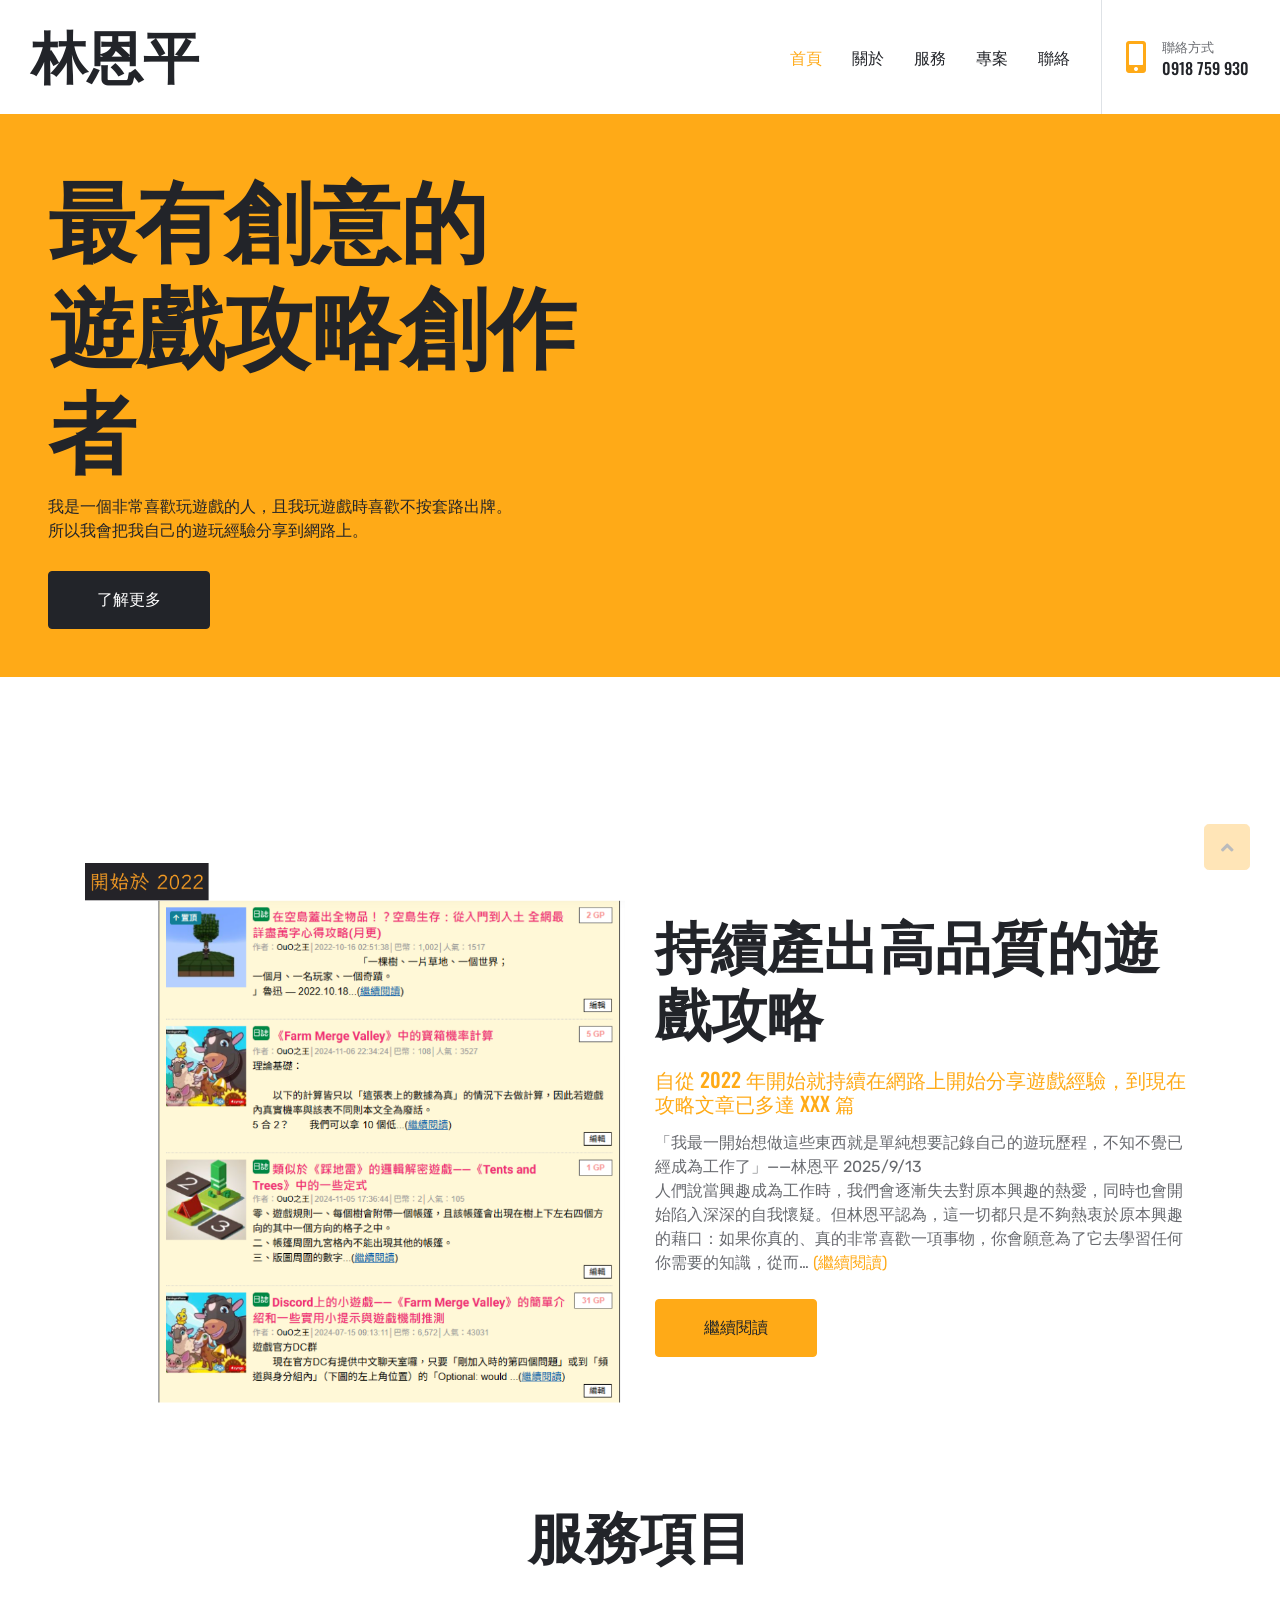
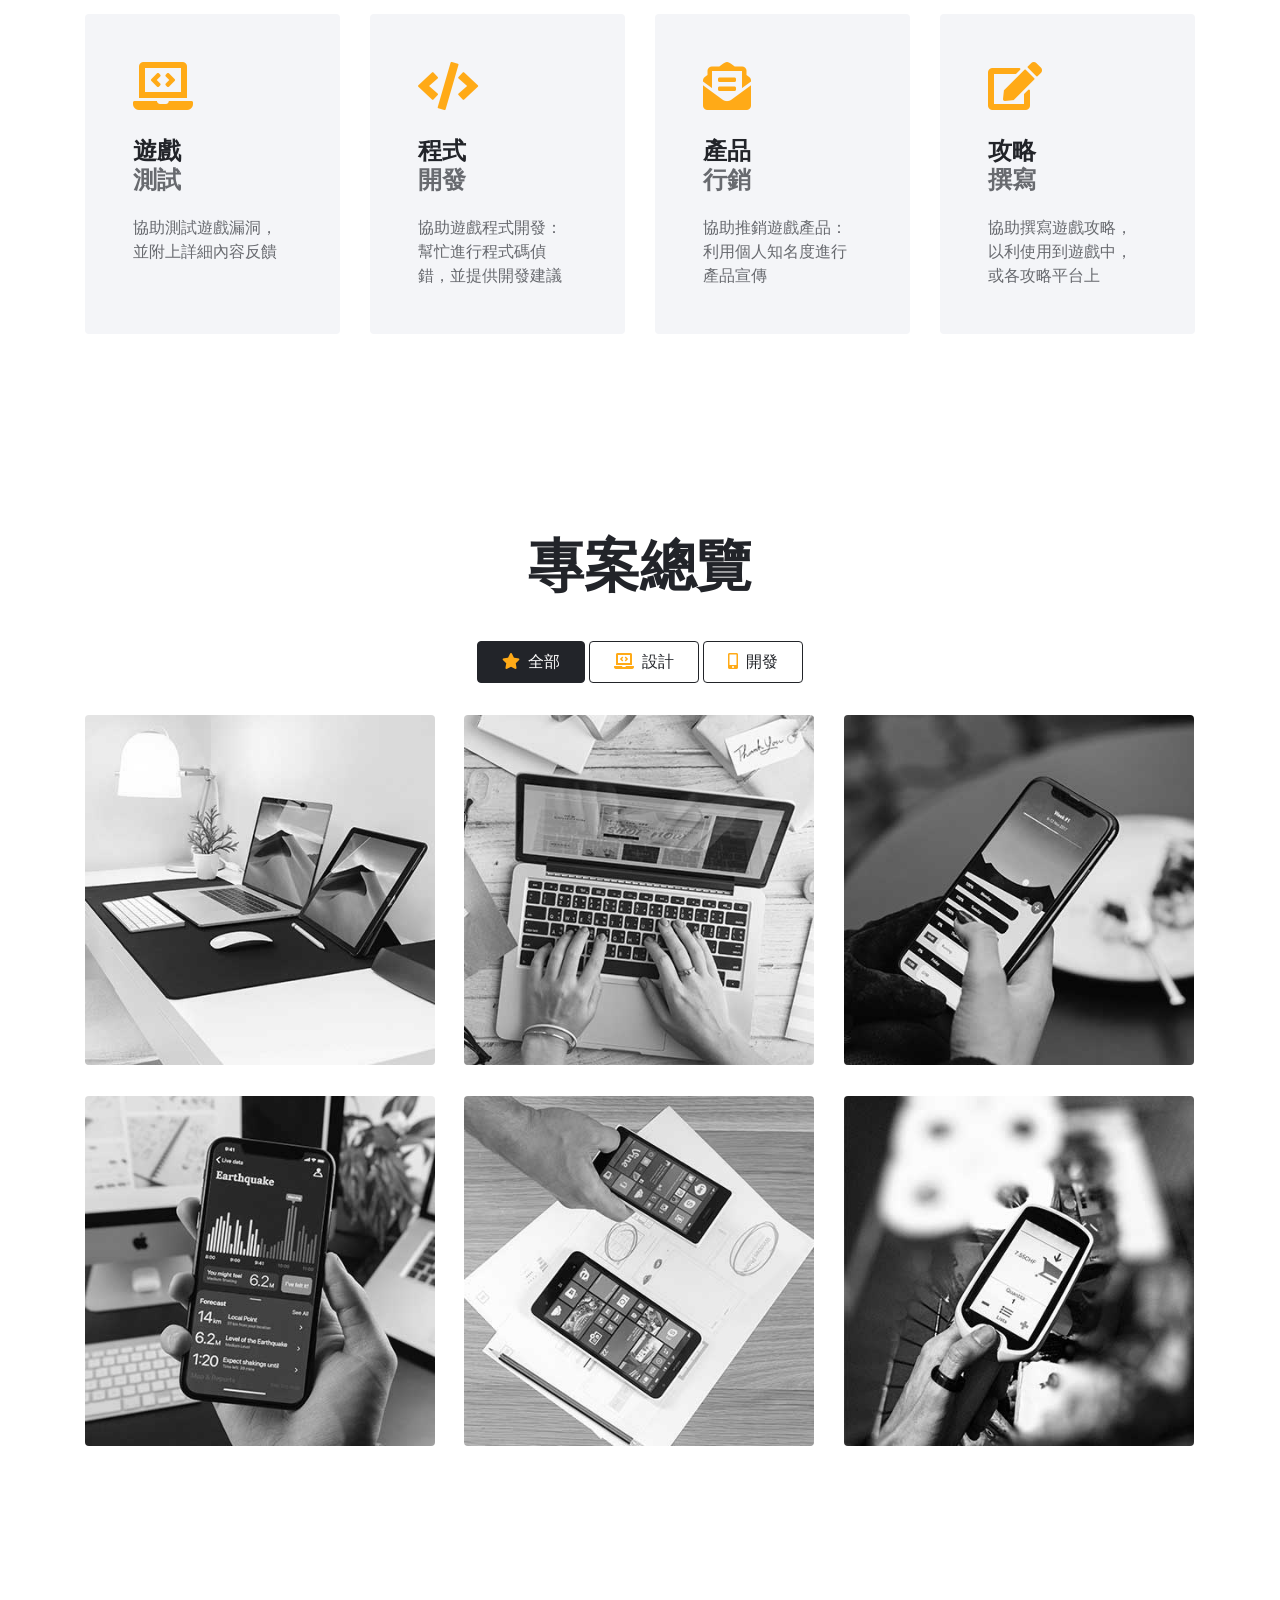
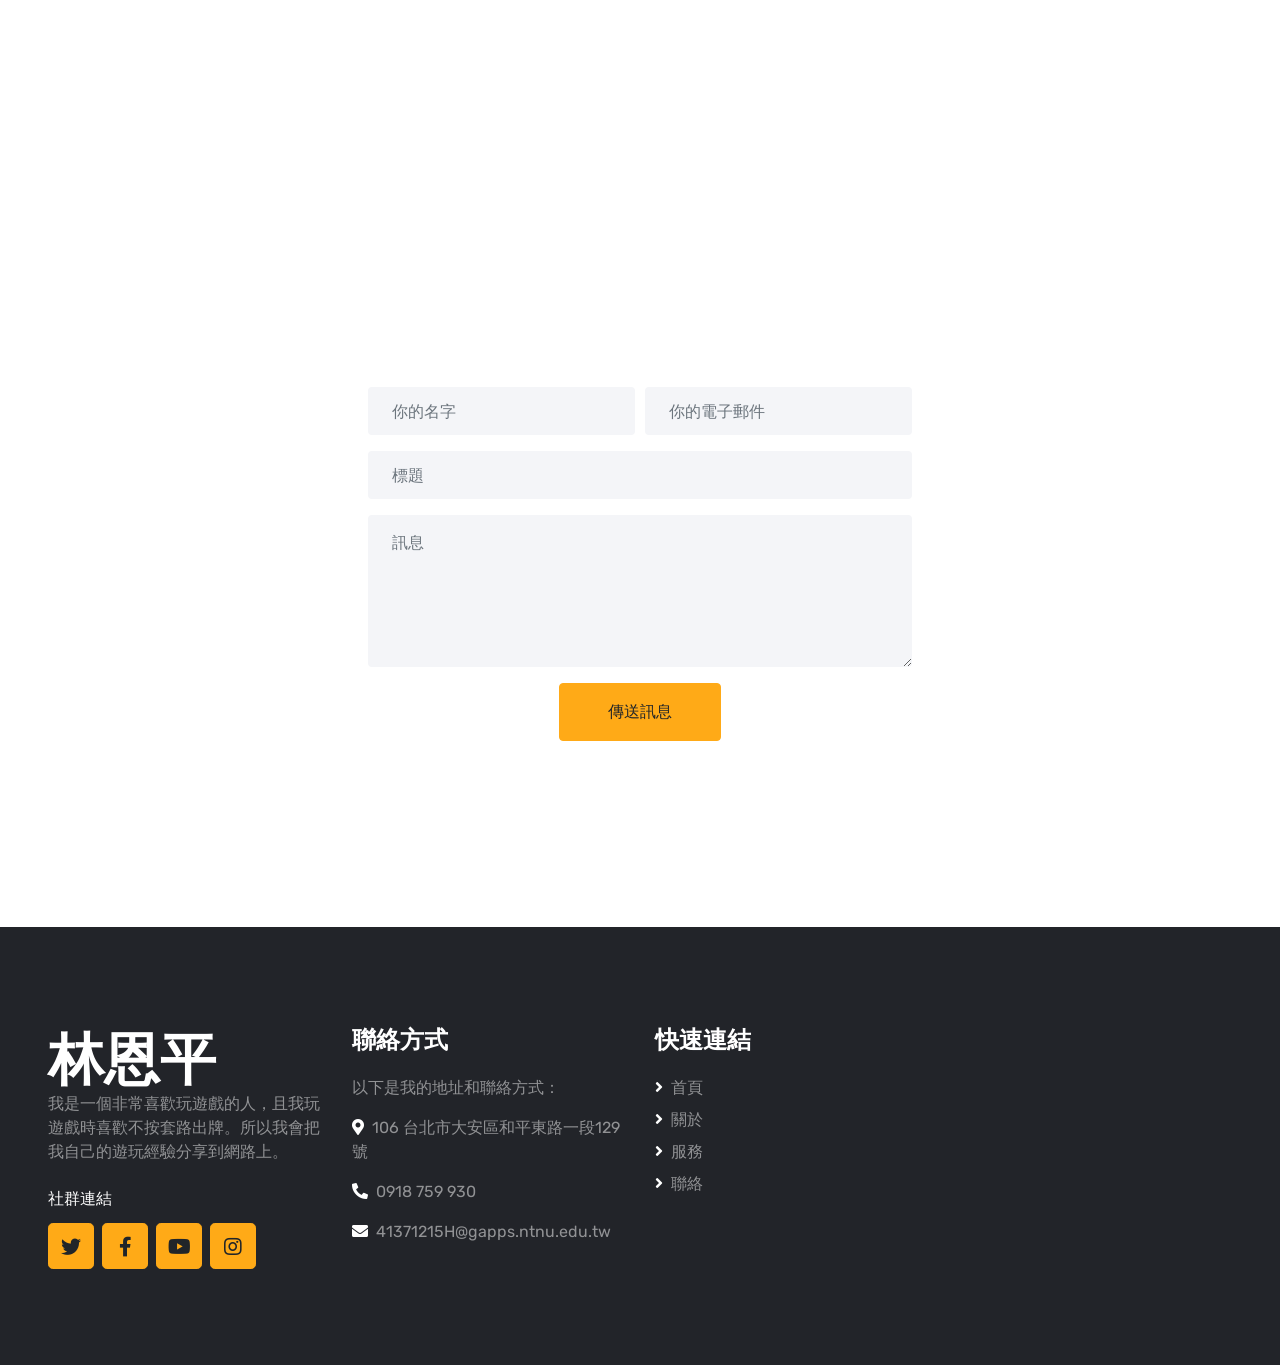
==== commit 7e7ee1e8: "作業 1 完成 / 作業 1 原始檔改資料夾" ====
--- a/Homework-1/index.html
+++ b/Homework-1/index.html
@@ -3,7 +3,7 @@
 
 <head>
     <meta charset="utf-8">
-    <title>個人網頁</title>
+    <title>首頁</title>
     <meta content="width=device-width, initial-scale=1.0" name="viewport">
     <meta content="Free HTML Templates" name="keywords">
     <meta content="Free HTML Templates" name="description">
@@ -38,19 +38,19 @@
             </button>
             <div class="collapse navbar-collapse" id="navbarCollapse">
                 <div class="navbar-nav ml-auto py-0 pr-3 border-right">
-                    <a href="index.html" class="nav-item nav-link active">主頁</a>
+                    <a href="index.html" class="nav-item nav-link active">首頁</a>
                     <a href="about.html" class="nav-item nav-link">關於</a>
-                 <!--   <a href="service.html" class="nav-item nav-link">服務</a>
-                    <a href="price.html" class="nav-item nav-link">價格</a>
+                    <a href="service.html" class="nav-item nav-link">服務</a>
+                  <!--  <a href="price.html" class="nav-item nav-link">價格</a> -->
                     <a href="project.html" class="nav-item nav-link">專案</a>
-                    <div class="nav-item dropdown">
+                    <!--<div class="nav-item dropdown">
                         <a href="#" class="nav-link dropdown-toggle" data-toggle="dropdown">更多</a>
                         <div class="dropdown-menu rounded-0 m-0">
                             <a href="team.html" class="dropdown-item">Meat The Team</a>
-                            <a href="testimonial.html" class="dropdown-item">Testimonial</a>
-                        </div>
-                    </div>
-                    <a href="contact.html" class="nav-item nav-link">Contact</a> -->
+                            <a href="testimonial.html" class="dropdown-item">Testimonial</a> 
+                        </div>
+                    </div>-->
+                    <a href="contact.html" class="nav-item nav-link">聯絡</a>
                 </div>
                 <div class="d-none d-lg-flex align-items-center pl-4">
                     <i class="fa fa-2x fa-mobile-alt text-primary mr-3"></i>
@@ -69,14 +69,13 @@
     <div class="container-fluid bg-primary py-5 px-0" style="margin-bottom: 90px;">
         <div class="row mx-0 align-items-center">
             <div class="col-lg-6 px-md-5 text-center text-lg-left">
-                <h1 class="display-2 text-uppercase mb-3">Best Digital Marketing Agency</h1>
-                <p class="text-dark mb-4">Sea ipsum kasd eirmod kasd magna, est sea et diam ipsum est amet sed sit.
-                    Ipsum dolor no justo dolor et, lorem ut dolor erat dolore sed ipsum at ipsum nonumy amet. Clita
-                    lorem dolore sed stet et est justo dolore.</p>
-                <a href="" class="btn btn-dark text-uppercase mt-1 py-3 px-5">Learn More</a>
+                <h1 class="display-2 text-uppercase mb-3">最有創意的<br>遊戲攻略創作者</h1>
+                <p class="text-dark mb-4">我是一個非常喜歡玩遊戲的人，且我玩遊戲時喜歡不按套路出牌。<br>所以我會把我自己的遊玩經驗分享到網路上。</p>
+                <a href="" class="btn btn-dark text-uppercase mt-1 py-3 px-5">了解更多</a>
             </div>
             <div class="col-lg-6 px-0 text-right">
-                <img class="img-fluid mt-5 mt-lg-0" src="img/header.png" alt="">
+                <div class="header-image">
+                </div>
             </div>
         </div>
     </div>
@@ -84,17 +83,17 @@
 
 
     <!-- About Start -->
-    <div class="container-fluid py-5">
-        <div class="container py-5">
+    <div class="container-fluid pt-5">
+        <div class="container pt-5">
             <div class="row align-items-center">
                 <div class="col-lg-6">
                     <img class="img-fluid mb-4 mb-lg-0" src="img/about.jpg" alt="">
                 </div>
                 <div class="col-lg-6">
-                    <h1 class="display-4 text-uppercase mb-4">Best digital agency in downtown</h1>
-                    <h5 class="text-uppercase text-primary mb-3">Clita elitr et amet et ipsum sea. Ipsum stet kasd ea et no est duo diam. Lorem dolores eos ut nonumy ipsum sit clita lorem no amet dolor dolore, stet sit dolor justo</h5>
-                    <p class="mb-4">Eirmod est dolor nonumy sea amet dolore erat sit dolor et dolor vero. Tempor ipsum at justo amet at ipsum justo. Aiam kasd sea sit dolor duo elitr dolor amet, justo est ipsum amet dolor ut ipsum. Labore diam et nonumy amet dolores. Volup sit labore dolores erat, magna justo sed lorem kasd ea dolor. Labore sit clita invidunt, est dolores lorem sed ipsum kasd no amet ipsum.</p>
-                    <a href="" class="btn btn-primary text-uppercase py-3 px-5">Read More</a>
+                    <h1 class="display-4 text-uppercase mb-4">持續產出高品質的遊戲攻略</h1>
+                    <h5 class="text-uppercase text-primary mb-3">自從 2022 年開始就持續在網路上開始分享遊戲經驗，到現在攻略文章已多達 XXX 篇</h5>
+                    <p class="mb-4">「我最一開始想做這些東西就是單純想要記錄自己的遊玩歷程，不知不覺已經成為工作了」——林恩平 2025/9/13<br>人們說當興趣成為工作時，我們會逐漸失去對原本興趣的熱愛，同時也會開始陷入深深的自我懷疑。但林恩平認為，這一切都只是不夠熱衷於原本興趣的藉口：如果你真的、真的非常喜歡一項事物，你會願意為了它去學習任何你需要的知識，從而… <a class="mb-4" href="">(繼續閱讀)</a></p>
+                    <a href="" class="btn btn-primary text-uppercase py-3 px-5">繼續閱讀</a>
                 </div>
             </div>
         </div>
@@ -105,34 +104,34 @@
     <!-- Services Start -->
     <div class="container-fluid py-5">
         <div class="container pt-5 pb-3">
-            <h1 class="display-4 text-uppercase text-center mb-5">Our Creative Services</h1>
+            <h1 class="display-4 text-uppercase text-center mb-5">服務項目</h1>
             <div class="row">
                 <div class="col-lg-3 mb-2">
                     <div class="service-item rounded p-5 mb-4">
                         <i class="fa fa-3x fa-laptop-code text-primary mb-4"></i>
-                        <h4 class="text-uppercase mb-4">Web <span class="d-block text-body">Design</span></h4>
-                        <p class="m-0">Vero amet vero eos kasd justo ipsum diam sed elitr</p>
+                        <h4 class="text-uppercase mb-4">遊戲<span class="d-block text-body">測試</span></h4>
+                        <p class="m-0">協助測試遊戲漏洞，並附上詳細內容反饋</p>
                     </div>
                 </div>
                 <div class="col-lg-3 mb-2">
                     <div class="service-item rounded p-5 mb-4">
                         <i class="fa fa-3x fa-code text-primary mb-4"></i>
-                        <h4 class="text-uppercase mb-4">Web <span class="d-block text-body">Development</span></h4>
-                        <p class="m-0">Vero amet vero eos kasd justo ipsum diam sed elitr</p>
+                        <h4 class="text-uppercase mb-4">程式<span class="d-block text-body">開發</span></h4>
+                        <p class="m-0">協助遊戲程式開發：<br>幫忙進行程式碼偵錯，並提供開發建議</p>
                     </div>
                 </div>
                 <div class="col-lg-3 mb-2">
                     <div class="service-item rounded p-5 mb-4">
                         <i class="fa fa-3x fa-envelope-open-text text-primary mb-4"></i>
-                        <h4 class="text-uppercase mb-4">Digital <span class="d-block text-body">Marketing</span></h4>
-                        <p class="m-0">Vero amet vero eos kasd justo ipsum diam sed elitr</p>
+                        <h4 class="text-uppercase mb-4">產品<span class="d-block text-body">行銷</span></h4>
+                        <p class="m-0">協助推銷遊戲產品：<br>利用個人知名度進行產品宣傳</p>
                     </div>
                 </div>
                 <div class="col-lg-3 mb-2">
                     <div class="service-item rounded p-5 mb-4">
                         <i class="fa fa-3x fa-edit text-primary mb-4"></i>
-                        <h4 class="text-uppercase mb-4">Content <span class="d-block text-body">Writing</span></h4>
-                        <p class="m-0">Vero amet vero eos kasd justo ipsum diam sed elitr</p>
+                        <h4 class="text-uppercase mb-4">攻略<span class="d-block text-body">撰寫</span></h4>
+                        <p class="m-0">協助撰寫遊戲攻略，以利使用到遊戲中，或各攻略平台上</p>
                     </div>
                 </div>
             </div>
@@ -144,18 +143,18 @@
     <!-- Portfolio Start -->
     <div class="container-fluid py-5">
         <div class="container pt-5 pb-3">
-            <h1 class="display-4 text-uppercase text-center mb-5">Visit Our Projects</h1>
+            <h1 class="display-4 text-uppercase text-center mb-5">專案總覽</h1>
             <div class="row">
                 <div class="col-12 text-center mb-2">
                     <ul class="list-inline mb-4" id="portfolio-flters">
                         <li class="btn btn-outline-dark text-uppercase py-2 px-4 active" data-filter="*">
-                            <i class="fa fa-star text-primary mr-2"></i>All
+                            <i class="fa fa-star text-primary mr-2"></i>全部
                         </li>
                         <li class="btn btn-outline-dark text-uppercase py-2 px-4" data-filter=".first">
-                            <i class="fa fa-laptop-code text-primary mr-2"></i>Design
+                            <i class="fa fa-laptop-code text-primary mr-2"></i>設計
                         </li>
                         <li class="btn btn-outline-dark text-uppercase py-2 px-4" data-filter=".second">
-                            <i class="fa fa-mobile-alt text-primary mr-2"></i>Development
+                            <i class="fa fa-mobile-alt text-primary mr-2"></i>開發
                         </li>
                     </ul>
                 </div>
@@ -431,23 +430,23 @@
                         <div class="form-row">
                             <div class="col-md-6">
                                 <div class="control-group">
-                                    <input type="text" class="form-control bg-light border-0 p-4" id="name" placeholder="Your Name" required="required" data-validation-required-message="請輸入你的名字" />
+                                    <input type="text" class="form-control bg-light border-0 p-4" id="name" placeholder="你的名字" required="required" data-validation-required-message="請輸入你的名字" />
                                     <p class="help-block text-danger"></p>
                                 </div>
                             </div>
                             <div class="col-md-6">
                                 <div class="control-group">
-                                    <input type="email" class="form-control bg-light border-0 p-4" id="email" placeholder="Your Email" required="required" data-validation-required-message="請輸入你的電子郵件" />
+                                    <input type="email" class="form-control bg-light border-0 p-4" id="email" placeholder="你的電子郵件" required="required" data-validation-required-message="請輸入你的電子郵件" />
                                     <p class="help-block text-danger"></p>
                                 </div>
                             </div>
                         </div>
                         <div class="control-group">
-                            <input type="text" class="form-control bg-light border-0 p-4" id="subject" placeholder="Subject" required="required" data-validation-required-message="請輸入標題" />
+                            <input type="text" class="form-control bg-light border-0 p-4" id="subject" placeholder="標題" required="required" data-validation-required-message="請輸入標題" />
                             <p class="help-block text-danger"></p>
                         </div>
                         <div class="control-group">
-                            <textarea class="form-control bg-light border-0 py-3 px-4" rows="5" id="message" placeholder="Message" required="required" data-validation-required-message="請輸入你的訊息"></textarea>
+                            <textarea class="form-control bg-light border-0 py-3 px-4" rows="5" id="message" placeholder="訊息" required="required" data-validation-required-message="請輸入你的訊息"></textarea>
                             <p class="help-block text-danger"></p>
                         </div>
                         <div class="text-center">
@@ -468,13 +467,13 @@
                 <a href="index.html" class="navbar-brand">
                     <h1 class="m-0 mt-n2 text-white display-4">林恩平</h1>
                 </a>
-                <p>Volup amet magna clita tempor. Tempor sea eos vero ipsum. Lorem lorem sit sed elitr sed kasd et</p>
+                <p>我是一個非常喜歡玩遊戲的人，且我玩遊戲時喜歡不按套路出牌。所以我會把我自己的遊玩經驗分享到網路上。</p>
                 <h6 class="text-uppercase text-white py-2">社群連結</h6>
                 <div class="d-flex justify-content-start">
-                    <a class="btn btn-lg btn-primary btn-lg-square mr-2" href="#"><i class="fab fa-twitter"></i></a>
-                    <a class="btn btn-lg btn-primary btn-lg-square mr-2" href="#"><i class="fab fa-facebook-f"></i></a>
-                    <a class="btn btn-lg btn-primary btn-lg-square mr-2" href="#"><i class="fab fa-linkedin-in"></i></a>
-                    <a class="btn btn-lg btn-primary btn-lg-square" href="#"><i class="fab fa-instagram"></i></a>
+                    <a class="btn btn-lg btn-primary btn-lg-square mr-2" href="https://x.com/OuOKingthebest" target="_blank"><i class="fab fa-twitter"></i></a>
+                    <a class="btn btn-lg btn-primary btn-lg-square mr-2" href="https://www.facebook.com/bubu.lin.33" target="_blank"><i class="fab fa-facebook-f"></i></a>
+                    <a class="btn btn-lg btn-primary btn-lg-square mr-2" href="https://www.youtube.com/@OuOKing" target="_blank"><i class="fab fa-youtube"></i></a>
+                    <a class="btn btn-lg btn-primary btn-lg-square" href="https://www.instagram.com/i_am_ouoking" target="_blank"><i class="fab fa-instagram"></i></a>
                 </div>
             </div>
             <div class="col-lg-3 col-md-6 mb-5">
@@ -487,12 +486,12 @@
             <div class="col-lg-3 col-md-6 mb-5">
                 <h4 class="text-uppercase text-white mb-4">快速連結</h4>
                 <div class="d-flex flex-column justify-content-start">
-                    <a class="text-white-50 mb-2" href="#"><i class="fa fa-angle-right text-white mr-2"></i>主頁</a>
-                    <a class="text-white-50 mb-2" href="#"><i class="fa fa-angle-right text-white mr-2"></i>關於</a>
-                  <!--  <a class="text-white-50 mb-2" href="#"><i class="fa fa-angle-right text-white mr-2"></i>Our Services</a>
-                    <a class="text-white-50 mb-2" href="#"><i class="fa fa-angle-right text-white mr-2"></i>Pricing Plan</a>
-                    <a class="text-white-50 mb-2" href="#"><i class="fa fa-angle-right text-white mr-2"></i>Meet The Team</a>
-                    <a class="text-white-50" href="#"><i class="fa fa-angle-right text-white mr-2"></i>Contact Us</a> -->
+                    <a class="text-white-50 mb-2" href="index.html"><i class="fa fa-angle-right text-white mr-2"></i>首頁</a>
+                    <a class="text-white-50 mb-2" href="about.html"><i class="fa fa-angle-right text-white mr-2"></i>關於</a>
+                    <a class="text-white-50 mb-2" href="service.html"><i class="fa fa-angle-right text-white mr-2"></i>服務</a>
+                    <!--<a class="text-white-50 mb-2" href="#"><i class="fa fa-angle-right text-white mr-2"></i>Pricing Plan</a>
+                    <a class="text-white-50 mb-2" href="#"><i class="fa fa-angle-right text-white mr-2"></i>Meet The Team</a>-->
+                    <a class="text-white-50" href="contact.html"><i class="fa fa-angle-right text-white mr-2"></i>聯絡</a> 
                 </div>
             </div>
             <!--<div class="col-lg-3 col-md-6 mb-5">
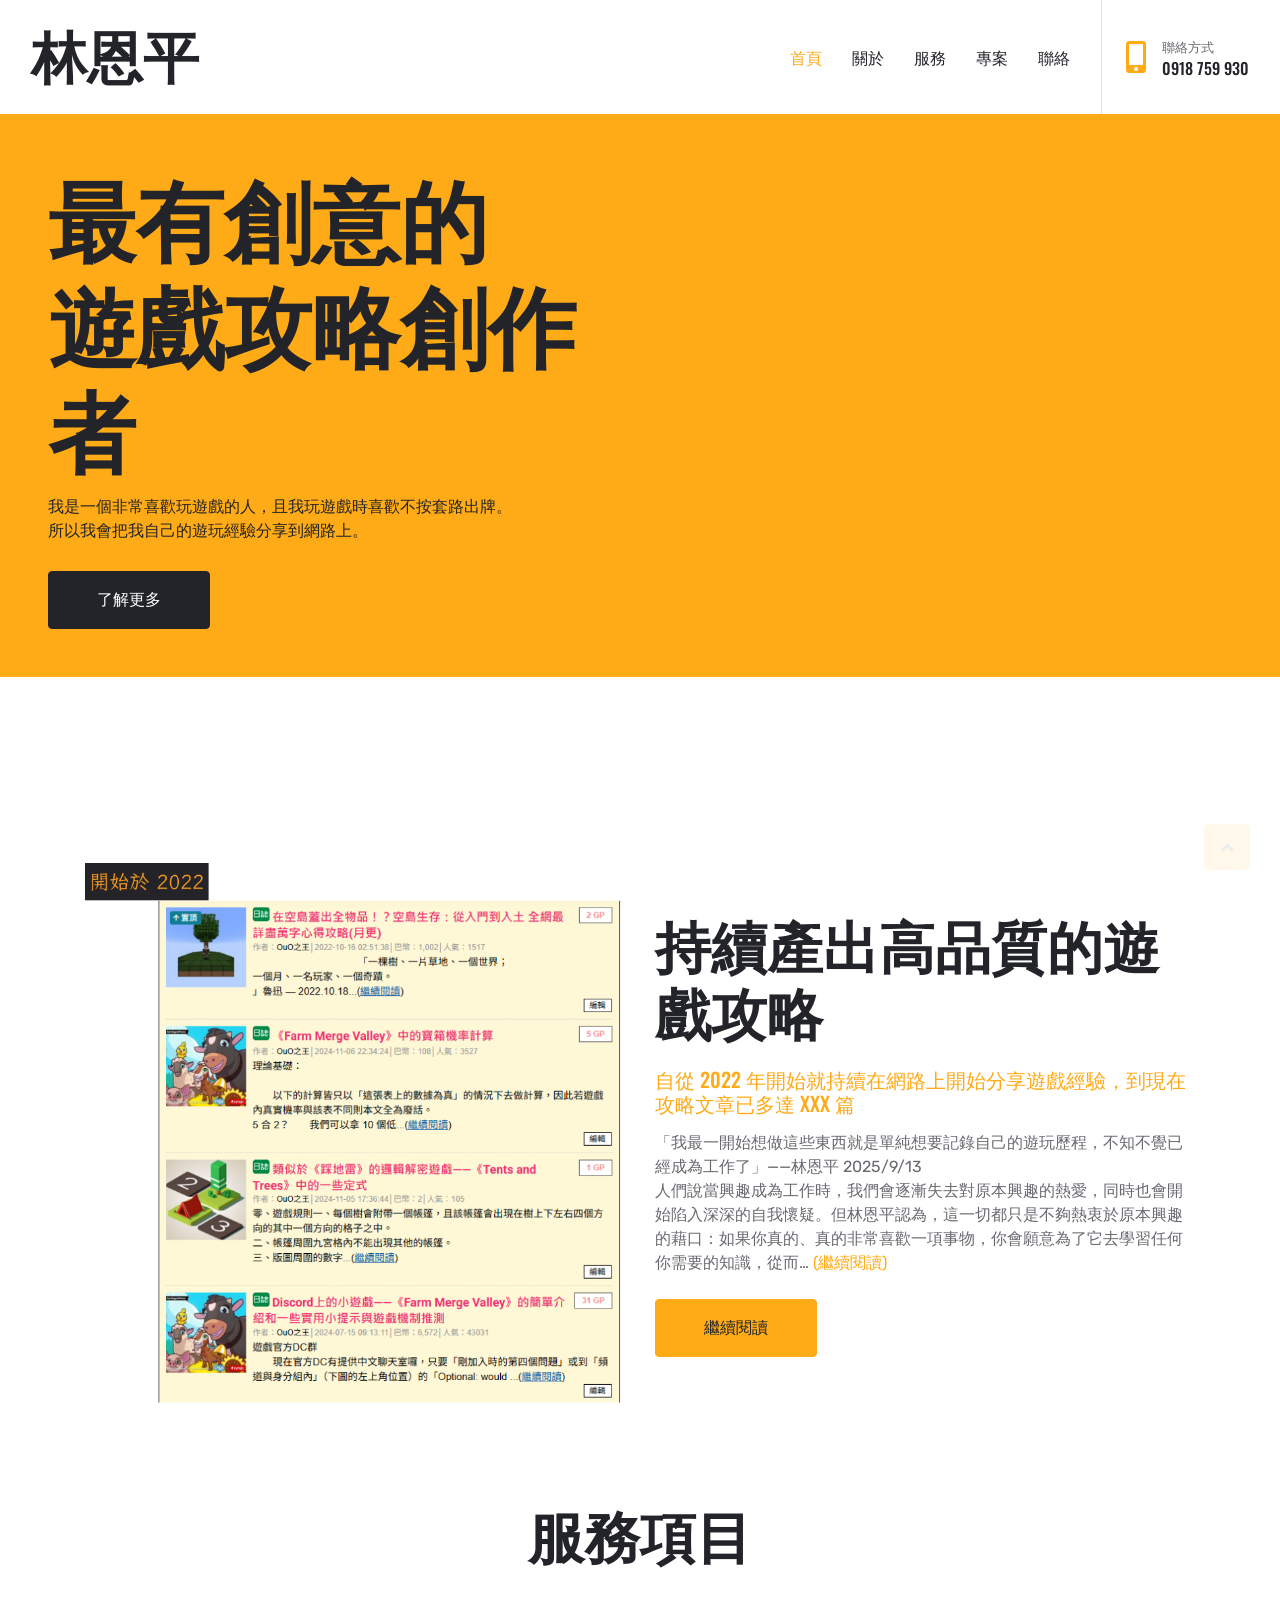
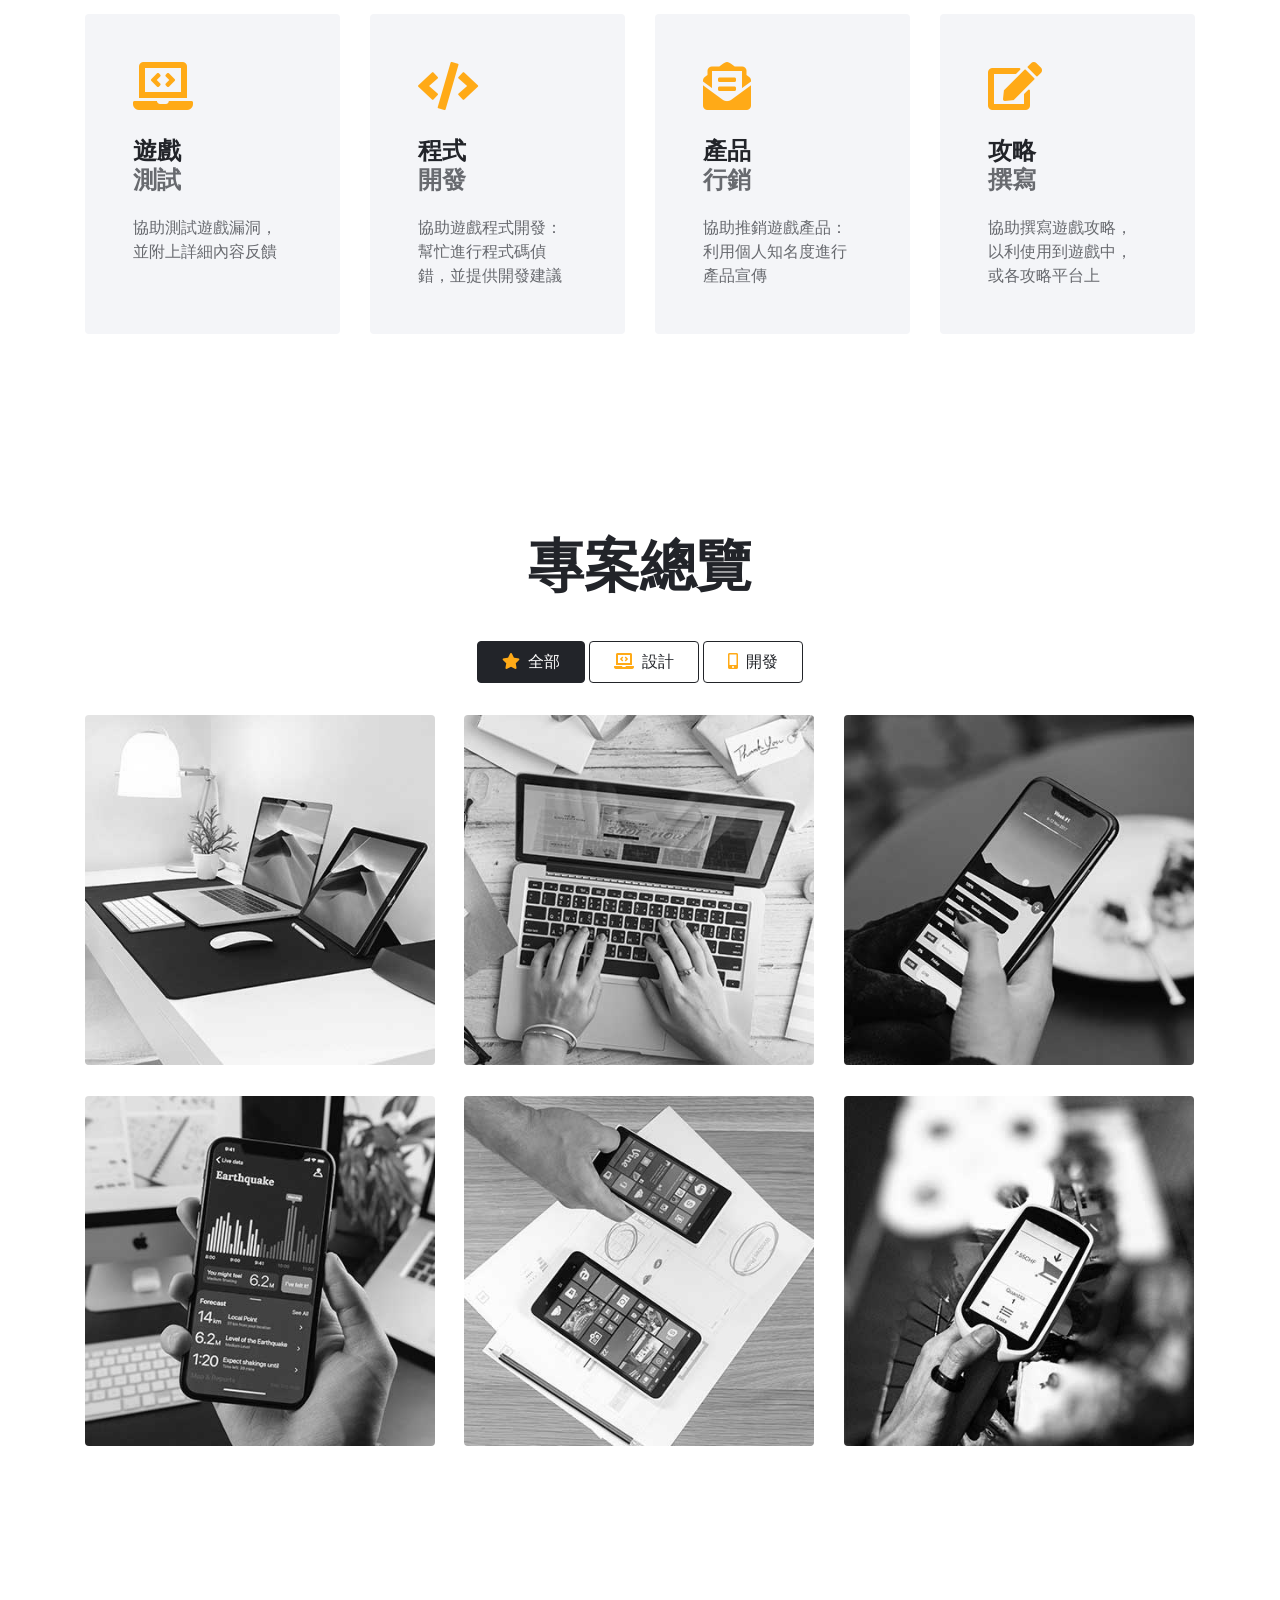
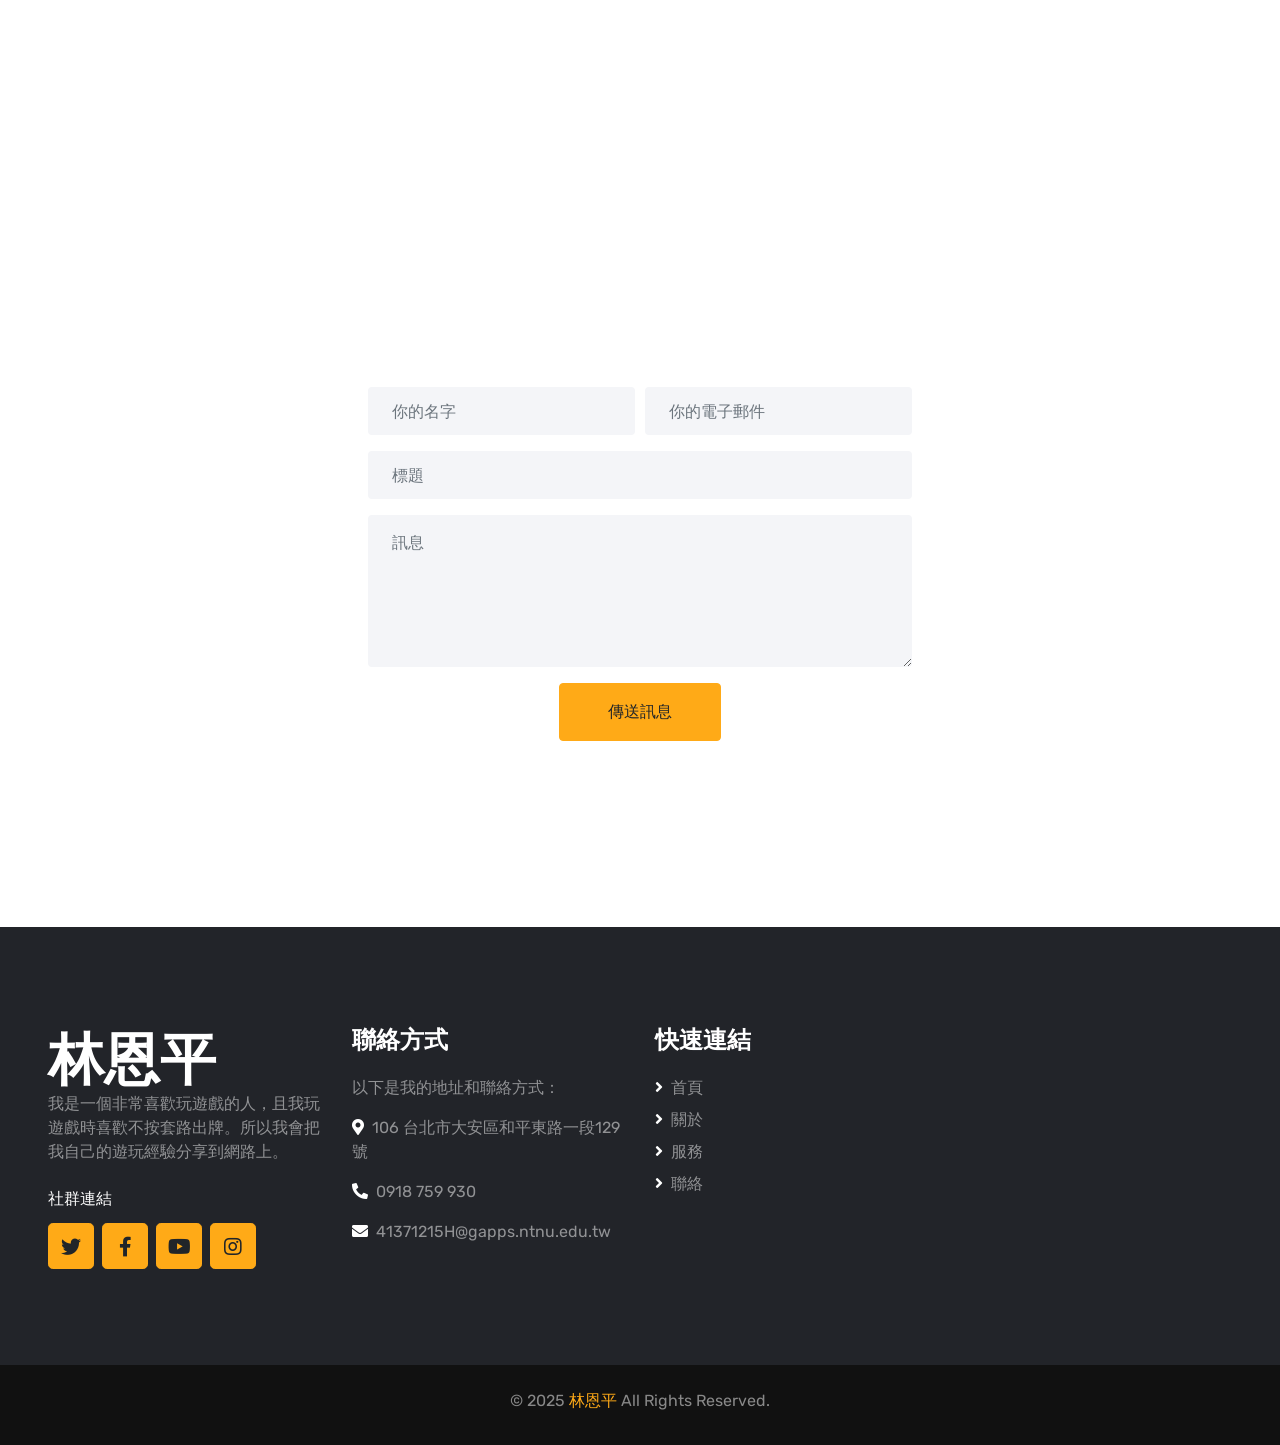
==== commit 7c4a2ebb: "作業 1 加入版權宣告" ====
--- a/Homework-1/index.html
+++ b/Homework-1/index.html
@@ -509,10 +509,10 @@
             </div>-->
         </div>
     </div>
-   <!-- <div class="container-fluid py-4 px-sm-3 px-md-5" style="background: #111111;">
-        <p class="mb-2 text-center text-white-50">&copy; <a href="#">林恩平</a>. All Rights Reserved.</p>
-        <p class="m-0 text-center text-white-50">Designed by <a href="https://htmlcodex.com">HTML Codex</a></p>
-    </div>-->
+    <div class="container-fluid py-4 px-sm-3 px-md-5" style="background: #111111;">
+        <p class="mb-2 text-center text-white-50">&copy; 2025 <a href="#">林恩平</a> All Rights Reserved.</p>
+        <!--<p class="m-0 text-center text-white-50">Designed by <a href="https://htmlcodex.com">HTML Codex</a></p>-->
+    </div>
     <!-- Footer End -->
 
 
